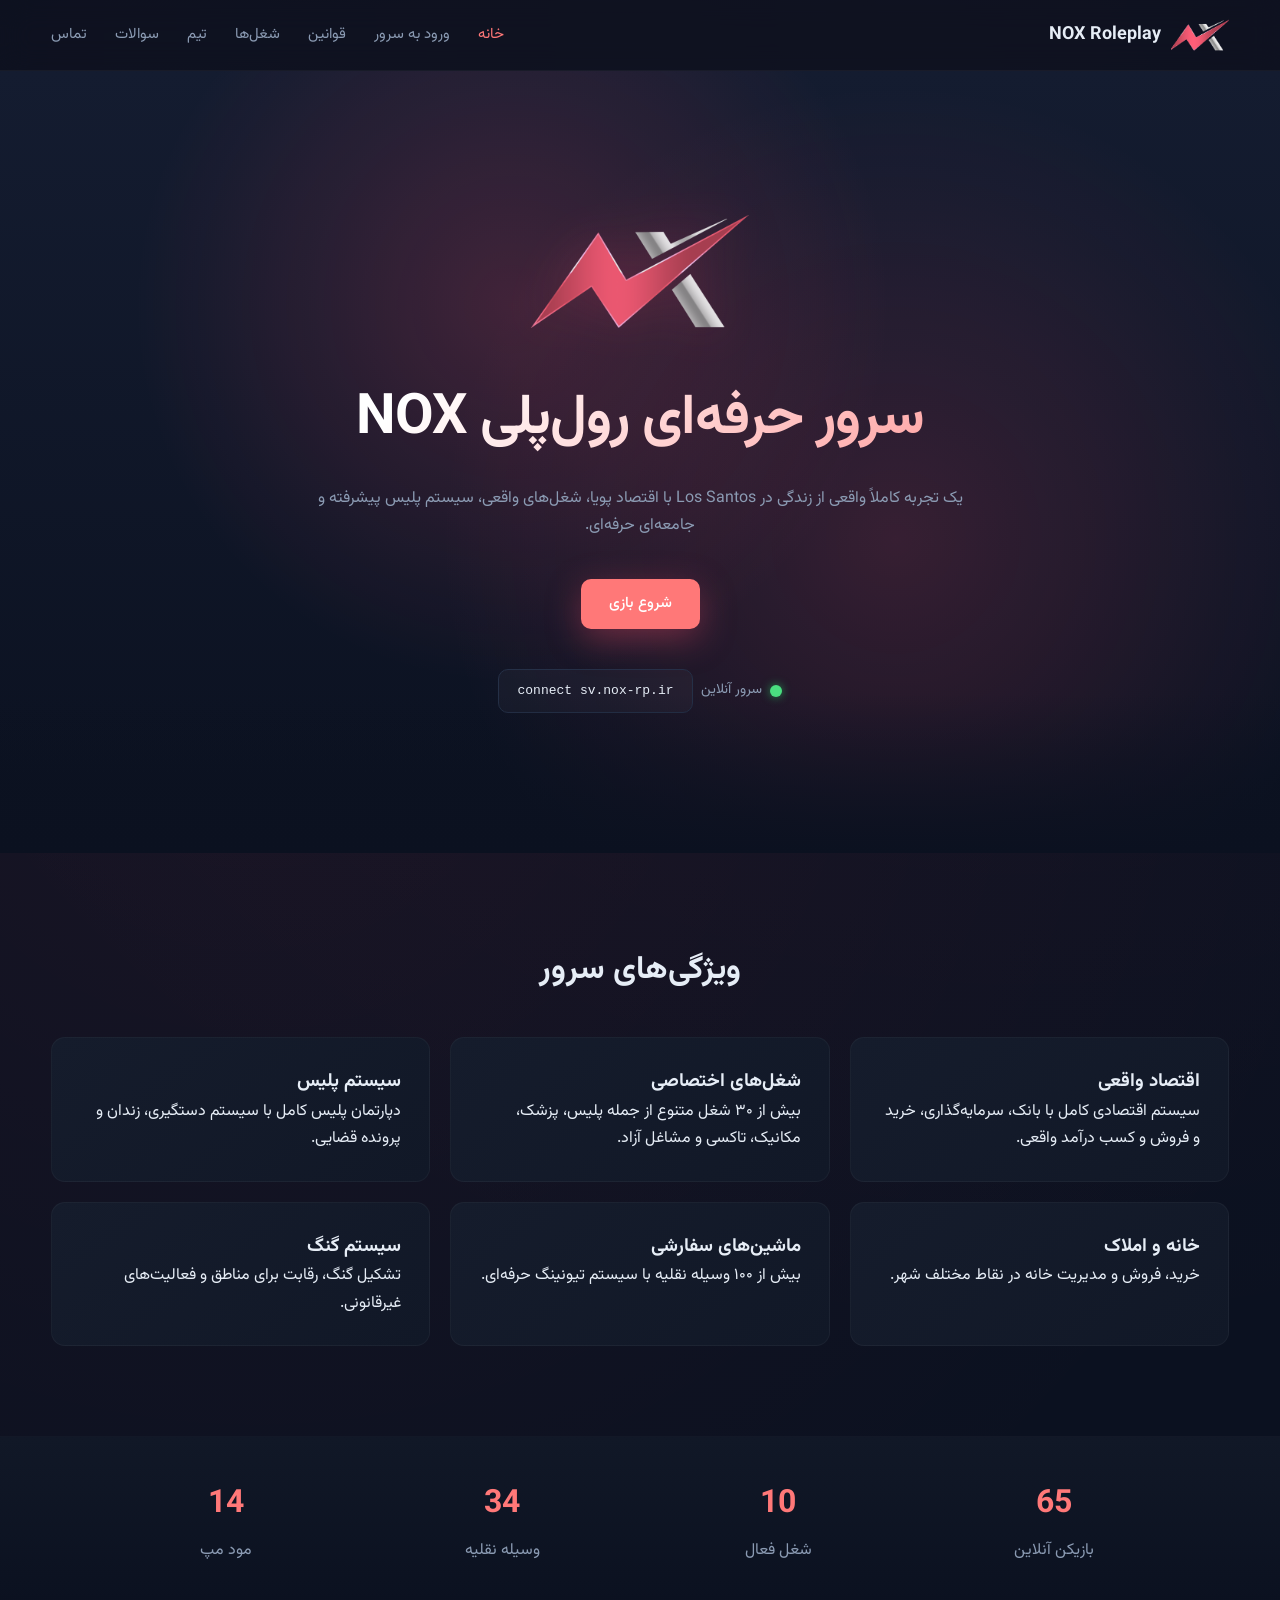
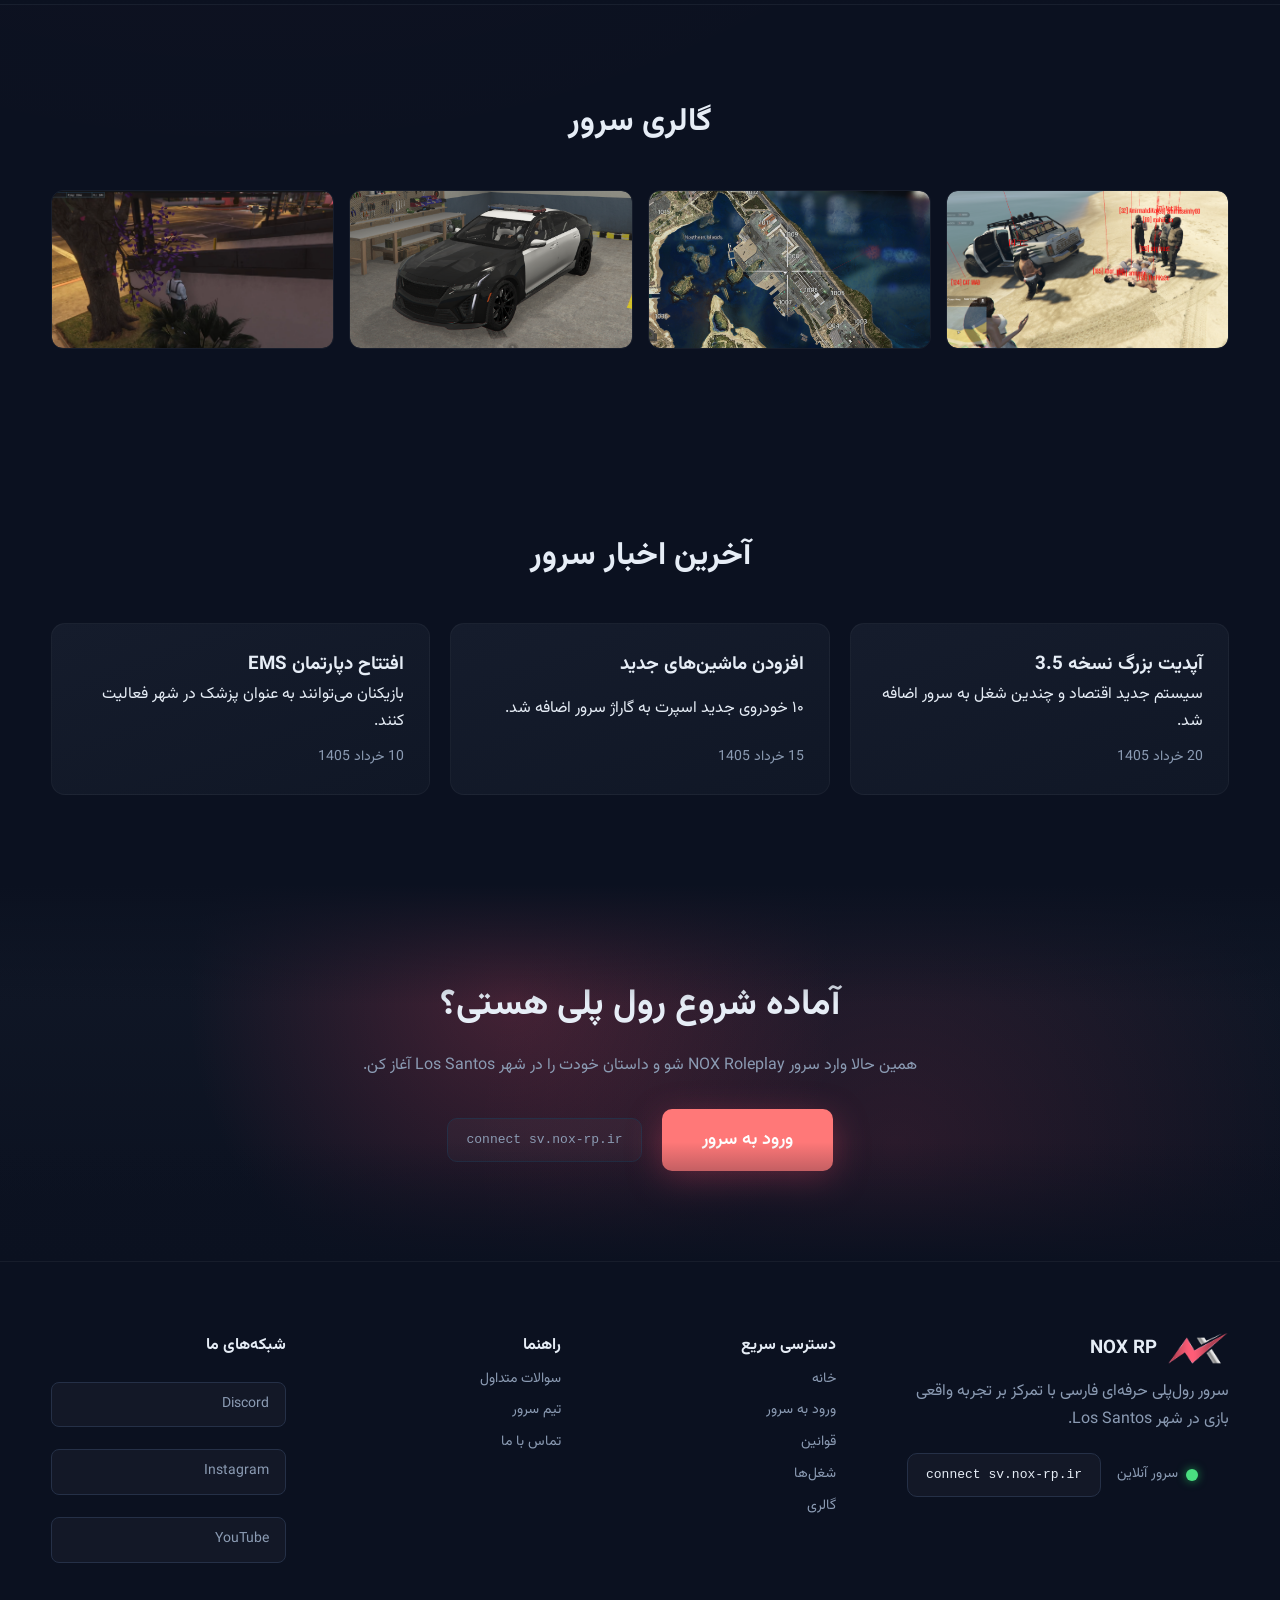
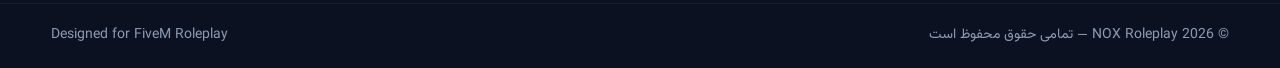
==== index.html @ 644fb031 "Initial commit: add NOX website structure with assets, pages, and core scripts" ====
<!DOCTYPE html>
<html lang="fa" dir="rtl">

<head>

  <meta charset="UTF-8">
  <meta name="viewport" content="width=device-width, initial-scale=1.0">

  <link rel="preload" href="fonts/vazirmatn/Vazirmatn-Regular.woff2" as="font" type="font/woff2" crossorigin>

  <title>سرور رول پلی ناکس | NOX Roleplay</title>

  <link rel="stylesheet" href="assets/css/style.css">
  <link rel="stylesheet" href="assets/css/responsive.css">

  <!-- Favicon -->
  <link rel="icon" href="/favicon.ico">

  <link rel="icon" type="image/png" sizes="16x16" href="/favicon-16x16.png">
  <link rel="icon" type="image/png" sizes="32x32" href="/favicon-32x32.png">
  <link rel="apple-touch-icon" sizes="180x180" href="/apple-touch-icon.png">

  <!-- PWA Icons -->
  <link rel="manifest" href="/site.webmanifest">

  <meta name="theme-color" content="#0f0f14">

  <meta name="description"
    content="سرور حرفه‌ای FiveM رول پلی فارسی NOX Roleplay با اقتصاد واقعی، شغل‌های متنوع و جامعه فعال.">
  <link rel="preload" as="image" href="assets/logos/logo-main.png">
  <meta property="og:title" content="NOX Roleplay">
  <meta property="og:description" content="سرور حرفه‌ای رول پلی فارسی FiveM">
  <meta property="og:image" content="https://nox-rp.ir/assets/logos/logo-square.png">
  <meta property="og:type" content="website">

</head>

<body>

  <header class="navbar">

    <div class="container nav-container">

      <div class="logo">

        <img src="assets/logos/logo-navbar.png" alt="NOX Roleplay">

        <span>NOX Roleplay</span>

      </div>

      <nav class="nav-links" id="navLinks">
        <a href="index.html" class="active">خانه</a>
        <a href="pages/join.html">ورود به سرور</a>
        <a href="pages/rules.html">قوانین</a>
        <a href="pages/jobs.html">شغل‌ها</a>
        <a href="pages/team.html">تیم</a>
        <a href="pages/faq.html">سوالات</a>
        <a href="pages/contact.html">تماس</a>

      </nav>


      <div class="hamburger" id="hamburger">
        <span></span>
        <span></span>
        <span></span>
      </div>

    </div>

  </header>
  <div id="mobileOverlay" class="mobile-overlay"></div>

  <!-- HERO -->

  <section class="hero">

    <div class="hero-bg"></div>

    <div class="container hero-content">

      <img class="hero-logo" src="assets/logos/logo-main.png" alt="NOX RP">

      <h1>سرور حرفه‌ای رول‌پلی NOX</h1>

      <p>
        یک تجربه کاملاً واقعی از زندگی در Los Santos با اقتصاد پویا،
        شغل‌های واقعی، سیستم پلیس پیشرفته و جامعه‌ای حرفه‌ای.
      </p>

      <div class="hero-buttons">

        <a class="btn primary" href="pages/join.html" aria-label="ورود به سرور NOX Roleplay">
          شروع بازی
        </a>

        <!-- <a class="btn discord" href="#">ورود به دیسکورد</a> -->

      </div>

      <div class="server-status">

        <span class="status-dot online"></span>
        <span class="status-text">سرور آنلاین</span>

        <div class="server-ip">

          connect sv.nox-rp.ir

        </div>

      </div>

    </div>

  </section>

  <!-- FEATURES -->

  <section class="features container">

    <h2 class="section-title">ویژگی‌های سرور</h2>

    <div class="cards">

      <div class="card reveal">

        <h3>اقتصاد واقعی</h3>

        <p>
          سیستم اقتصادی کامل با بانک، سرمایه‌گذاری،
          خرید و فروش و کسب درآمد واقعی.
        </p>

      </div>

      <div class="card reveal">

        <h3>شغل‌های اختصاصی</h3>

        <p>
          بیش از ۳۰ شغل متنوع از جمله
          پلیس، پزشک، مکانیک، تاکسی و مشاغل آزاد.
        </p>

      </div>

      <div class="card reveal">

        <h3>سیستم پلیس</h3>

        <p>
          دپارتمان پلیس کامل با
          سیستم دستگیری، زندان و پرونده قضایی.
        </p>

      </div>

      <div class="card reveal">

        <h3>خانه و املاک</h3>

        <p>
          خرید، فروش و مدیریت خانه
          در نقاط مختلف شهر.
        </p>

      </div>

      <div class="card reveal">

        <h3>ماشین‌های سفارشی</h3>

        <p>
          بیش از ۱۰۰ وسیله نقلیه
          با سیستم تیونینگ حرفه‌ای.
        </p>

      </div>

      <div class="card reveal">

        <h3>سیستم گنگ</h3>

        <p>
          تشکیل گنگ، رقابت برای مناطق
          و فعالیت‌های غیرقانونی.
        </p>

      </div>

    </div>

  </section>

  <!-- STATS -->

  <section class="stats">

    <div class="container stats-grid">

      <div class="stat">

        <h3 class="counter" data-target="230">0</h3>

        <p>بازیکن آنلاین</p>

      </div>

      <div class="stat">

        <h3 class="counter" data-target="35">0</h3>

        <p>شغل فعال</p>

      </div>

      <div class="stat">

        <h3 class="counter" data-target="120">0</h3>

        <p>وسیله نقلیه</p>

      </div>

      <div class="stat">

        <h3 class="counter" data-target="50">0</h3>

        <p>مود مپ</p>

      </div>

    </div>

  </section>

  <!-- GALLERY -->

  <section class="gallery-preview container">

    <h2 class="section-title">گالری سرور</h2>

    <div class="gallery-grid">

      <div class="gallery-item">
        <img src="assets/images/1.jpg" loading="lazy" alt="NOX Roleplay gameplay">
      </div>

      <div class="gallery-item">
        <img src="assets/images/2.jpg" loading="lazy" alt="NOX Roleplay gameplay">
      </div>

      <div class="gallery-item">
        <img src="assets/images/3.jpg" loading="lazy" alt="NOX Roleplay gameplay">
      </div>

      <div class="gallery-item">
        <img src="assets/images/4.jpg" loading="lazy" alt="NOX Roleplay gameplay">
      </div>

    </div>

    <!-- <div class="gallery-btn">
      <a href="gallery.html" class="btn primary">
        مشاهده گالری کامل
      </a>
    </div> -->

  </section>


  <!-- NEWS -->

  <section class="news container">

    <h2 class="section-title">آخرین اخبار سرور</h2>

    <div class="news-grid">

      <div class="news-card reveal">

        <h3>آپدیت بزرگ نسخه 3.5</h3>

        <p>
          سیستم جدید اقتصاد و چندین شغل
          به سرور اضافه شد.
        </p>

        <span class="news-date">20 خرداد 1405</span>

      </div>

      <div class="news-card reveal">

        <h3>افزودن ماشین‌های جدید</h3>

        <p>
          ۱۰ خودروی جدید اسپرت
          به گاراژ سرور اضافه شد.
        </p>

        <span class="news-date">15 خرداد 1405</span>

      </div>

      <div class="news-card reveal">

        <h3>افتتاح دپارتمان EMS</h3>

        <p>
          بازیکنان می‌توانند به عنوان
          پزشک در شهر فعالیت کنند.
        </p>

        <span class="news-date">10 خرداد 1405</span>

      </div>

    </div>

  </section>

  <!-- CTA -->

  <section class="cta">

    <div class="cta-bg"></div>

    <div class="container cta-content">

      <h2>آماده شروع رول پلی هستی؟</h2>

      <p>
        همین حالا وارد سرور NOX Roleplay شو و داستان خودت را در شهر
        Los Santos آغاز کن.
      </p>

      <div class="cta-actions">

        <a href="pages/join.html" class="btn primary big">
          ورود به سرور
        </a>

        <div class="cta-ip">
          connect sv.nox-rp.ir
        </div>

      </div>

    </div>

  </section>


  <footer class="footer">

    <div class="container footer-grid">

      <div class="footer-brand">

        <div class="footer-logo">

          <img src="assets/logos/logo-main.png" alt="NOX RP">

          <h3>NOX RP</h3>

        </div>

        <p>
          سرور رول‌پلی حرفه‌ای فارسی با تمرکز بر تجربه واقعی بازی
          در شهر Los Santos.
        </p>

        <div class="footer-server">

          <div class="server-status-group">
            <div class="server-status">
              <span class="status-dot online"></span>
              <span class="status-text">سرور آنلاین</span>
            </div>

            <div class="server-ip">connect sv.nox-rp.ir</div>
          </div>


        </div>



      </div>


      <div class="footer-links">

        <h4>دسترسی سریع</h4>

        <a href="index.html">خانه</a>
        <a href="pages/join.html">ورود به سرور</a>
        <a href="pages/rules.html">قوانین</a>
        <a href="pages/jobs.html">شغل‌ها</a>
        <a href="pages/gallery.html">گالری</a>

      </div>


      <div class="footer-links">

        <h4>راهنما</h4>

        <a href="pages/faq.html">سوالات متداول</a>
        <a href="pages/team.html">تیم سرور</a>
        <a href="pages/contact.html">تماس با ما</a>

      </div>


      <div class="footer-social">

        <h4>شبکه‌های ما</h4>

        <a href="#" class="social-btn">Discord</a>
        <a href="#" class="social-btn">Instagram</a>
        <a href="#" class="social-btn">YouTube</a>

      </div>

    </div>


    <div class="footer-bottom">

      <div class="container footer-bottom-grid">

        <span>
          © 2026 NOX Roleplay — تمامی حقوق محفوظ است
        </span>

        <span class="footer-made">
          Designed for FiveM Roleplay
        </span>

      </div>

    </div>

  </footer>

  <div id="toast-container"></div>

  <script src="assets/js/main.js"></script>
  <script src="assets/js/security.js"></script>

</body>

</html>
---- assets/css/style.css ----
:root {

  /* --------------------------------------------------------------
   * Primary Theme
   * -------------------------------------------------------------- */
  --primary: #ff7878;
  --primary-hover: #fc5b5b;
  --primary-dark: #e05f5f;

  /* Correct RGB format */
  --primary-rgb: 255, 120, 120;

  /* Primary extra shades */
  --primary-light: #ff9a9a;
  --primary-lighter: #ffc2c2;

  /* Primary transparencies */
  --primary-08: rgba(255, 120, 120, .08);
  --primary-10: rgba(255, 120, 120, .10);
  --primary-12: rgba(255, 120, 120, .12);
  --primary-18: rgba(255, 120, 120, .18);
  --primary-22: rgba(255, 120, 120, .22);
  --primary-25: rgba(255, 120, 120, .25);
  --primary-35: rgba(255, 120, 120, .35);
  --primary-40: rgba(255, 120, 120, .40);
  --primary-45: rgba(255, 120, 120, .45);

  /* --------------------------------------------------------------
   * Semantic Colors
   * -------------------------------------------------------------- */
  --success: #4ade80;
  --warning: #facc15;
  --error: #fa3434;
  --info: #60a5fa;

  --success-rgb: rgba(34, 197, 94);
  --error-rgb: rgba(239, 68, 68);
  --warning-rgb: rgba(245, 158, 11);
  --info-rgb: rgba(59, 130, 246);

  --success-70: rgba(34, 197, 94, .7);
  --success-60: rgba(34, 197, 94, .6);
  --error-70: rgba(239, 68, 68, .7);
  --error-60: rgba(239, 68, 68, .6);

  /* --------------------------------------------------------------
   * Background Layers
   * -------------------------------------------------------------- */
  --bg-main: #0b1120;
  --bg-secondary: #111827;
  --bg-tertiary: #151c2c;

  --bg-main-rgb: rgba(11, 17, 32);
  --bg-secondary-rgb: rgba(17, 24, 39);
  --bg-tertiary-rgb: rgba(21, 28, 44);

  --bg-main-65: rgba(11, 17, 32, 0.65);
  --bg-main-0: rgba(11, 17, 32, 0);

  --bg-deep: #0f1626;
  --bg-card-dark: #101726;
  --bg-gradient-dark: #141c30;

  /* Card BG (was missing) */
  --card-bg: rgba(255, 255, 255, .03);

  /* --------------------------------------------------------------
   * Borders
   * -------------------------------------------------------------- */
  --border: #253047;
  --border-light: var(--white-05);

  /* --------------------------------------------------------------
   * White Transparency System
   * -------------------------------------------------------------- */
  --white: #ffffff;
  --white-rgb: rgba(255, 255, 255);

  --white-03: rgba(255, 255, 255, 0.03);
  --white-04: rgba(255, 255, 255, 0.04);
  --white-05: rgba(255, 255, 255, 0.05);
  --white-08: rgba(255, 255, 255, 0.08);

  /* --------------------------------------------------------------
   * Text Colors
   * -------------------------------------------------------------- */
  --text-main: #e6edf6;
  --text-muted: #8b9bb3;
  --text-heading: #ffffff;

  /* --------------------------------------------------------------
   * Shadows
   * -------------------------------------------------------------- */
  --glow: 0 10px 35px rgba(255, 77, 109, .35);
  --shadow-soft: 0 8px 25px rgba(0, 0, 0, .2);
  --shadow-hard: 0 4px 15px rgba(0, 0, 0, .55);

  /* --------------------------------------------------------------
   * Radius
   * -------------------------------------------------------------- */
  --radius-sm: 6px;
  --radius-md: 10px;
  --radius-lg: 18px;
  --radius-round: 50%;

  /* --------------------------------------------------------------
   * Motion / Animation
   * -------------------------------------------------------------- */
  --transition-fast: .15s ease;
  --transition-medium: .25s ease;
  --transition-slow: .35s ease;

  /* --------------------------------------------------------------
   * Layout
   * -------------------------------------------------------------- */
  --container-width: 1250px;
}



/* ===============================
   Vazirmatn Font
================================ */

@font-face {
  font-family: "Vazirmatn";
  src: url("../../fonts/vazirmatn/Vazirmatn-Regular.woff2") format("woff2");
  font-weight: 400;
  font-style: normal;
  font-display: swap;
}

@font-face {
  font-family: "Vazirmatn";
  src: url("../../fonts/vazirmatn/Vazirmatn-Medium.woff2") format("woff2");
  font-weight: 500;
  font-style: normal;
  font-display: swap;
}

@font-face {
  font-family: "Vazirmatn";
  src: url("../../fonts/vazirmatn/Vazirmatn-SemiBold.woff2") format("woff2");
  font-weight: 600;
  font-style: normal;
  font-display: swap;
}

@font-face {
  font-family: "Vazirmatn";
  src: url("../../fonts/vazirmatn/Vazirmatn-Bold.woff2") format("woff2");
  font-weight: 700;
  font-style: normal;
  font-display: swap;
}


/* ===============================
   Base Styles
================================ */

body {

  -webkit-font-smoothing: antialiased;
  -moz-osx-font-smoothing: grayscale;

  font-family: "Vazirmatn", sans-serif;

  background:
    radial-gradient(circle at 20% 20%, rgba(255, 77, 109, .06), transparent 40%),
    radial-gradient(circle at 80% 0%, rgba(255, 77, 109, .05), transparent 40%),
    var(--bg-main);

  color: var(--text-main);
  line-height: 1.7;

}


/* ===============================
   Container
================================ */

.container {

  width: 92%;
  max-width: 1200px;
  margin: auto;

}

* {
  user-select: none;
  -webkit-user-select: none;
  -ms-user-select: none;
  margin: 0;
  padding: 0;
  box-sizing: border-box;
}

.navbar {
  backdrop-filter: blur(15px);
  background: rgba(11, 17, 32, 0.65);
  border-bottom: 1px solid var(--white-04);
  position: sticky;
  top: 0;
  z-index: 999;
}


.nav-container {

  display: flex;
  align-items: center;
  justify-content: space-between;
  height: 70px;

}

.logo {

  display: flex;
  align-items: center;
  gap: 10px;
  font-weight: 700;
  font-size: 18px;

}

.logo img {

  height: 32px;
  width: auto;

}

html {
  scroll-behavior: smooth;
}


.nav-links {
  display: flex;
  align-items: center;
  gap: 28px;
}

.nav-links a {
  color: var(--text-muted);
  text-decoration: none;
  font-size: 15px;
  position: relative;
  transition: .25s;
}

.nav-links a.active {
  color: var(--primary);
}

.nav-links a:hover {

  color: var(--text-main);

}


.hero {

  /* padding: 120px 0; */
  text-align: center;
  position: relative;
  padding: 140px 0;
  overflow: hidden;

}

.hero::after {
  content: "";
  position: absolute;
  left: 0;
  bottom: -1px;
  width: 100%;
  height: 160px;
  pointer-events: none;
  z-index: 2;

  background: linear-gradient(to bottom,
      rgba(11, 17, 32, 0),
      #0b1120);
}



@keyframes float {
  0% {
    transform: translateY(0px);
  }

  50% {
    transform: translateY(-15px);
  }


  100% {
    transform: translateY(0px);
  }
}

.hero-logo {
  width: clamp(140px, 18vw, 240px);
  margin-bottom: 24px;
  opacity: .9;
  animation: float 4s ease-in-out infinite;
  filter: drop-shadow(0 0 25px rgba(255, 77, 109, 0.2));
}


.hero-bg {
  position: absolute;
  inset: 0;
  background:
    radial-gradient(circle at 40% 30%, rgba(255, 77, 110, 0.199), transparent 40%),
    radial-gradient(circle at 70% 60%, rgba(255, 77, 110, 0.164), transparent 45%),
    linear-gradient(180deg, var(--bg-gradient-dark), #0b1120);
  z-index: -1;
}

.hero h1 {
  font-size: 56px;
  /* کمی بزرگتر برای تأثیرگذاری بیشتر */
  font-weight: 800;
  background: linear-gradient(135deg, var(--text-heading) 30%, var(--primary) 100%);
  -webkit-background-clip: text;
  -webkit-text-fill-color: transparent;
  margin-bottom: 18px;
  letter-spacing: -1px;
  word-break: keep-all;

}


.hero p {

  color: var(--text-muted);
  max-width: 700px;
  margin: auto;

}

/* ===============================
   GLOBAL BUTTON SYSTEM (FIX)
================================ */

.btn {
  padding: 12px 28px;
  border-radius: 12px;
  font-weight: 600;
  font-size: 15px;
  display: inline-flex;
  align-items: center;
  justify-content: center;

  cursor: pointer;
  text-decoration: none;

  border: none;
  outline: none;

  transition:
    transform .25s ease,
    box-shadow .25s ease,
    background .25s ease,
    color .25s ease;

  position: relative;
  overflow: hidden;
}

/* PRIMARY BUTTON */
.btn-primary {
  background: var(--primary);
  color: var(--text-heading);
  box-shadow: 0 10px 35px rgba(255, 77, 109, .35);
}

/* Shimmer */
.btn-primary::before {
  content: "";
  position: absolute;
  top: 0;
  left: -100%;
  width: 45%;
  height: 100%;
  background: linear-gradient(to right, transparent, rgba(255, 255, 255, .25), transparent);
  transform: skewX(-25deg);
  opacity: 0;
}

.btn-primary:hover::before {
  animation: shimmerButton 0.9s ease;
  opacity: 1;
}

/* Hover */
.btn-primary:hover {
  background: var(--primary-hover);
  transform: translateY(-4px);
  box-shadow: 0 15px 45px rgba(255, 77, 109, .45);
}

/* Active */
.btn-primary:active {
  transform: translateY(-1px) scale(.98);
}

/* Big version */
.btn-big {
  padding: 16px 40px;
  font-size: 18px;
  border-radius: 14px;
}

@keyframes shimmerButton {
  0% {
    left: -100%;
  }

  100% {
    left: 130%;
  }
}

.hero-buttons {

  margin: 40px;
  display: flex;
  justify-content: center;
  gap: 15px;

}

.hero-buttons .btn {
  padding: 12px 28px;
  border-radius: 10px;
  text-decoration: none;
  font-weight: 500;
  transition: all .25s ease;
}

/* Fix shimmer overflow */
.btn.primary {
  position: relative;
  overflow: hidden;
  border-radius: 10px;
  z-index: 1;
}

.btn.primary::before {
  height: 100%;
  top: 0;
  left: -60%;
  width: 50%;
  background: linear-gradient(to right,
      transparent,
      rgba(255, 255, 255, 0.35),
      transparent);
}


.btn:hover {
  transform: translateY(-2px);
}

@keyframes shimmer {
  0% {
    left: -100%;
  }

  100% {
    left: 100%;
  }
}

.primary {
  position: relative;
  overflow: hidden;
  background: var(--primary);
  color: white;
  box-shadow: var(--glow);

}

.primary::before {
  content: "";
  position: absolute;
  top: 0;
  left: -100%;
  width: 50%;
  height: 100%;
  background: linear-gradient(to right,
      transparent,
      rgba(255, 255, 255, 0.2),
      transparent);
  transform: skewX(-25deg);
  transition: 0.5s;
}

.primary:hover::before {
  animation: shimmer 0.8s infinite;
}



.primary:hover {
  background: var(--primary-hover);
  transform: translateY(-3px);
  box-shadow: 0 14px 40px rgba(255, 77, 109, .45);
}


.discord {

  background: var(--bg-secondary);

}

.cards {

  display: grid;
  grid-template-columns: repeat(3, 1fr);
  gap: 20px;

}

.card {
  background: linear-gradient(145deg, #151c2c, #111827);
  padding: 28px;
  border-radius: 14px;
  border: 1px solid var(--white-04);
  transition: all .35s ease;
  cursor: pointer;
}


.card:hover {
  transform: translateY(-8px);
  border-color: rgba(255, 77, 109, 0.4);
  /* یک سایه رنگی متناسب با رنگ اصلی */
  box-shadow: 0 20px 40px rgba(0, 0, 0, 0.4), 0 0 20px rgba(255, 120, 120, 0.1);
}




.stats {
  background: linear-gradient(180deg, #111827, #0b1120);
  padding: 40px;
  border-top: 1px solid var(--white-03);
  border-bottom: 1px solid var(--white-03);
}


.stat p {
  color: var(--text-muted);
  margin-top: 6px;
}

.stats-grid {

  display: grid;
  grid-template-columns: repeat(4, 1fr);
  text-align: center;

}

.stat h3 {

  font-size: 32px;
  color: var(--primary);

}

.gallery-item {
  overflow: hidden;
  border-radius: 12px;
  aspect-ratio: 16/9;
  border: 1px solid var(--white-05);
}


.gallery-item img {
  width: 100%;
  height: 100%;
  object-fit: cover;
  transition: .5s;
}

.gallery-btn {
  margin-top: 40px;
  display: flex;
  justify-content: center;
}

.gallery-grid {
  margin-top: 30px;
  display: grid;
  grid-template-columns: repeat(4, 1fr);
  gap: 15px;
}

.gallery-grid img {
  width: 100%;
  border-radius: 10px;
}

.footer {

  background: #0b1120;

  margin-top: 0;

  padding-top: 70px;

  border-top: 1px solid var(--white-05);

}

.footer-grid {
  display: grid;
  grid-template-columns: 1.5fr 1fr 1fr 1fr;
  gap: 40px;
}


.footer-brand p {

  margin-top: 12px;

  color: var(--text-muted);

  max-width: 320px;

}

.footer-server {

  margin-top: 20px;

  display: flex;

  flex-direction: column;

  gap: 10px;
}

.footer-status-row {
  display: flex;
  align-items: center;
  gap: 8px;
  direction: rtl;
}

.footer-logo {

  display: flex;
  align-items: center;
  gap: 10px;

}

.footer-logo img {

  height: 34px;

}

/* .footer-ip {

  display: inline-block;

  background: var(--card-bg);

  border: 1px solid var(--border);

  padding: 10px 16px;

  border-radius: 8px;

  font-family: monospace;

  font-size: 14px;

  color: var(--text-muted);

} */

.footer-ip {
  cursor: pointer;
  position: relative;
  overflow: hidden;
  transition:
    transform .2s ease,
    border-color .2s ease,
    box-shadow .25s ease,
    background .25s ease;
  width: fit-content;

}

.footer-ip:hover {
  transform: translateY(-3px);
  border-color: var(--primary);
  box-shadow:
    0 6px 20px rgba(0, 0, 0, .35),
    0 0 12px var(--primary-25);
}

.footer-ip::before {
  content: "";
  position: absolute;
  width: 20px;
  height: 20px;
  left: var(--ripple-x);
  top: var(--ripple-y);
  background: var(--primary-35);
  border-radius: 50%;
  transform: scale(0) translate(-50%, -50%);
  opacity: 0;
}

.footer-links a {

  display: block;

  color: var(--text-muted);

  text-decoration: none;

  margin-top: 8px;

  font-size: 14px;

  transition: .25s;

}

.footer-links a:hover {

  color: var(--primary);

  transform: translateX(-3px);

}

.footer-social {

  display: flex;
  flex-direction: column;
  gap: 12px;

}

.social-btn {

  display: inline-block;

  margin-top: 10px;

  padding: 10px 16px;

  border-radius: 8px;

  background: var(--card-bg);

  border: 1px solid var(--border);

  color: var(--text-muted);

  text-decoration: none;

  font-size: 14px;

  transition: .25s;

}

.social-btn:hover {

  background: var(--primary);

  color: white;

  border-color: var(--primary);

}

.footer-bottom {

  margin-top: 40px;

  padding: 20px 0;

  border-top: 1px solid var(--white-05);

}

.footer-bottom-grid {

  display: flex;

  justify-content: space-between;

  align-items: center;

  color: var(--text-muted);

  font-size: 14px;

}

.copyright {
  text-align: center;
  margin-top: 30px;
  color: var(--text-muted);
}

/* ========================= HAMBURGER (NOX PRO) ========================= */

/* دسکتاپ: مخفی */
.hamburger {
  display: none;
  width: 42px;
  height: 42px;
  border-radius: 12px;
  background: var(--card-bg);
  border: 1px solid var(--border);
  align-items: center;
  justify-content: center;
  flex-direction: column;
  gap: 6px;
  cursor: pointer;
  transition: var(--transition-medium);
  z-index: 1100;
}

.hamburger span {
  width: 22px;
  height: 2px;
  background: var(--text-main);
  border-radius: 3px;
  transition: var(--transition-medium);
}

/* Hover */
.hamburger:hover {
  background: var(--primary-12);
  border-color: var(--primary-35);
}

/* Active → Close (X) Animation */
.hamburger.active span:nth-child(1) {
  transform: translateY(7px) rotate(45deg);
}

.hamburger.active span:nth-child(2) {
  opacity: 0;
}

.hamburger.active span:nth-child(3) {
  transform: translateY(-7px) rotate(-45deg);
}

/* =====================================
   MOBILE NAVIGATION – MODERN OVERLAY UI
===================================== */
@media (max-width: 768px) {

  /* نمایش همبرگر */
  .hamburger {
    display: flex;
  }

  /* پنل موبایل */
  .nav-links.open {
    display: flex !important;
    flex-direction: column;

    position: fixed;
    top: 0;
    right: 0;

    width: 280px;
    height: 100vh;

    padding: 90px 32px;
    gap: 16px;

    background: rgba(11, 17, 32, 0.90);
    backdrop-filter: blur(18px);

    border-left: 1px solid var(--white-05);
    box-shadow: -10px 0 40px rgba(0, 0, 0, 0.55);

    z-index: 1000;

    transform: translateX(100%);
    animation: menuSlide .45s cubic-bezier(0.25, 0.1, 0.25, 1) forwards;
  }

  /* Overlay تاریک پشت منو */
  .mobile-overlay {
    position: fixed;
    inset: 0;
    background: rgba(0, 0, 0, 0.45);
    backdrop-filter: blur(4px);
    opacity: 0;
    visibility: hidden;
    transition: .3s ease;
    z-index: 900;
  }

  .mobile-overlay.show {
    opacity: 1;
    visibility: visible;
  }



  /* پنهان کردن nav دسکتاپ */
  .nav-links {
    display: none;
  }



  /* لینک‌ها داخل منو */
  .nav-links.open a {
    font-size: 18px;
    padding: 12px 16px;
    border-radius: 10px;
    color: var(--text-muted);
    transition: .25s ease;
    width: 100%;
    text-align: right;
  }

  .nav-links.open a:hover {
    background: var(--white-05);
    color: var(--text-main);
  }

  .nav-links.open a.active {
    background: var(--primary-10);
    color: var(--primary);
  }

  /* انیمیشن */
  @keyframes menuSlide {
    from {
      transform: translateX(100%);
      opacity: 0.4;
    }

    to {
      transform: translateX(0);
      opacity: 1;
    }
  }
}

section {
  padding: 90px 0;
  position: relative;
}


.section-title {
  text-align: center;
  margin-bottom: 40px;
  font-size: 32px;
}

.reveal {
  opacity: 0;
  transform: translateY(40px);
  transition: 0.6s;
}

.reveal.active {
  opacity: 1;
  transform: translateY(0);
}

.gallery-item:hover img {
  transform: scale(1.12);
}

.news-grid {
  display: grid;
  grid-template-columns: repeat(3, 1fr);
  gap: 20px;
  margin-top: 40px;
}

.news-card {
  background: linear-gradient(160deg, #151c2c, #101726);
  padding: 25px;
  border-radius: 14px;
  border: 1px solid var(--white-04);
  transition: .35s;
  display: flex;
  flex-direction: column;
  justify-content: space-between;
  min-height: 160px;
}

.news-card:hover {
  transform: translateY(-6px);
  border-color: rgba(255, 77, 109, .4);
  box-shadow: 0 18px 40px rgba(0, 0, 0, .4);
}


.news-date {
  display: block;
  margin-top: 10px;
  color: var(--text-muted);
  font-size: 14px;
}

.cta {
  position: relative;
  overflow: hidden;
  text-align: center;
}

.cta::before,
.cta::after {

  content: "";
  position: absolute;
  left: 0;
  width: 100%;
  height: 120px;
  pointer-events: none;
  z-index: 1;

}

.cta::before {

  top: -1px;

  background: linear-gradient(to bottom,
      var(--bg-main),
      rgba(11, 17, 32, 0));

}

.cta::after {

  bottom: -1px;

  background: linear-gradient(to top,
      #0b1120,
      rgba(11, 17, 32, 0));

}

.cta-bg {
  position: absolute;
  inset: 0;
  background:
    radial-gradient(circle at 40% 30%, rgba(255, 77, 109, .22), transparent 40%),
    radial-gradient(circle at 70% 70%, rgba(255, 77, 109, .12), transparent 45%),
    linear-gradient(180deg, #111827, #0b1120);
  z-index: -1;
}


.cta-content {
  max-width: 700px;
}

.cta h2 {
  font-size: 36px;
  margin-bottom: 15px;
}

.cta p {
  color: var(--text-muted);
  margin-bottom: 30px;
}

.cta-actions {
  display: flex;
  gap: 20px;
  justify-content: center;
  align-items: center;
  flex-wrap: wrap;
}

.cta-ip {
  background: var(--card-bg);
  border: 1px solid var(--border);
  padding: 12px 18px;
  border-radius: 8px;
  font-family: monospace;
  color: var(--text-muted);
}

.big {
  padding: 16px 40px;
  font-size: 18px;
}

/* ===============================
   Simple Server Status (text + animated dot)
================================ */

.server-status {
  display: flex;
  align-items: center;
  gap: 8px;
  justify-content: center;
}

.server-status-group {
  display: flex;
  align-items: center;
  gap: 16px;
  justify-content: center;
}

.status-text {
  font-size: 14px;
  color: var(--text-muted);
}

/* دایره */
.status-dot {
  width: 12px;
  height: 12px;
  border-radius: 50%;
  position: relative;
}

/* آنلاین */
.status-dot.online {
  background: var(--success);
  box-shadow: 0 0 10px var(--success-70);
  animation: pulseGreen 1.6s infinite ease-in-out;
}

/* آفلاین */
.status-dot.offline {
  background: var(--error);
  box-shadow: 0 0 10px var(--error-70);
  animation: pulseRed 1.6s infinite ease-in-out;
}

/* Pulse animations */
@keyframes pulseGreen {
  0% {
    box-shadow: 0 0 0 0 rgba(34, 197, 94, .45);
  }

  70% {
    box-shadow: 0 0 0 10px rgba(34, 197, 94, 0);
  }

  100% {
    box-shadow: 0 0 0 0 rgba(34, 197, 94, 0);
  }
}

@keyframes pulseRed {
  0% {
    box-shadow: 0 0 0 0 rgba(239, 68, 68, .45);
  }

  70% {
    box-shadow: 0 0 0 10px rgba(239, 68, 68, 0);
  }

  100% {
    box-shadow: 0 0 0 0 rgba(239, 68, 68, 0);
  }
}


.server-ip,
.footer-ip,
.cta-ip {

  background: var(--card-bg);
  padding: 10px 18px;
  border-radius: 10px;
  border: 1px solid var(--border);
  font-family: monospace;

  cursor: pointer;
  position: relative;
  overflow: hidden;

  transition:
    transform .2s ease,
    border-color .2s ease,
    box-shadow .25s ease,
    background .25s ease;

}

/* hover interaction */

.server-ip:hover,
.footer-ip:hover,
.cta-ip:hover {
  transform: translateY(-3px) scale(1);
  border-color: var(--primary);
  box-shadow:
    0 6px 20px rgba(0, 0, 0, .35),
    0 0 12px var(--primary-25);
}

/* click animation */

.copy-animate {

  animation: copyPress .35s ease;

}

@keyframes copyPress {

  0% {
    transform: translateY(-3px) scale(1);
  }

  40% {
    transform: translateY(-3px) scale(.9);
  }

  100% {
    transform: translateY(-3px) scale(1);
  }

}

/* ripple effect */

.server-ip::before,
.footer-ip::before,
.cta-ip::before {

  content: "";
  position: absolute;

  width: 20px;
  height: 20px;

  left: var(--ripple-x);
  top: var(--ripple-y);

  background: var(--primary-35);

  border-radius: 50%;

  transform: translate(-50%, -50%) scale(0);

  opacity: 0;

  pointer-events: none;

}

.copy-ripple::before {
  animation: ripple .6s ease-out;
}

@keyframes ripple {

  0% {
    transform: translate(-50%, -50%) scale(0);
    opacity: .6;
  }

  100% {
    transform: translate(-50%, -50%) scale(12);
    opacity: 0;
  }

}



/* tooltip */

.copy-success::after {

  content: "کپی شد ✅";

  position: absolute;
  top: -38px;
  left: 50%;

  transform: translateX(-50%);

  background: var(--primary);

  color: white;

  font-size: 12px;

  padding: 5px 10px;

  border-radius: 6px;

  white-space: nowrap;

  animation: fadeCopy 1.5s ease;
}

@keyframes fadeCopy {

  0% {
    opacity: 0;
    transform: translate(-50%, 10px);
  }

  20% {
    opacity: 1;
    transform: translate(-50%, 0);
  }

  80% {
    opacity: 1;
  }

  100% {
    opacity: 0;
    transform: translate(-50%, -10px);
  }

}

::-webkit-scrollbar {
  width: 8px;
}

::-webkit-scrollbar-track {
  background: var(--bg-main);
}

::-webkit-scrollbar-thumb {
  background: var(--border);
  border-radius: 10px;
}

::-webkit-scrollbar-thumb:hover {
  background: var(--primary-dark);
}

/* ===============================
   Toast Notifications (Pro UI)
================================ */

#toast-container {
  pointer-events: none;

  position: fixed;
  bottom: 28px;
  left: 28px;

  display: flex;
  flex-direction: column;
  gap: 14px;

  z-index: 9999;

}

/* Toast */

.toast {
  pointer-events: auto;

  position: relative;

  display: flex;
  align-items: center;
  gap: 14px;

  min-width: 280px;
  max-width: 340px;

  padding: 16px 18px;

  overflow: hidden;
  border-radius: 12px;
  background: rgba(21, 28, 44, .75);
  backdrop-filter: blur(14px);

  border: 1px solid var(--white-05);

  box-shadow:
    0 12px 35px rgba(0, 0, 0, .45),
    0 0 25px var(--primary-08);

  transform: translateX(-120%);
  opacity: 0;

  animation:
    toastIn .45s cubic-bezier(.2, .8, .2, 1) forwards,
    toastFloat .4s ease;

  overflow: hidden;

}

@keyframes toastFloat {

  from {
    transform: translateX(-120%) translateY(10px) scale(.95);
  }

  to {
    transform: translateX(0) translateY(0) scale(1);
  }

}

.toast-close {

  display: flex;
  align-items: center;
  justify-content: center;

  margin-right: auto;

  width: 28px;
  height: 28px;

  cursor: pointer;

  font-size: 14px;
  font-weight: 500;

  color: rgba(255, 255, 255, .65);

  border-radius: 8px;

  transition:
    opacity .25s ease,
    transform .2s ease,
    background .25s ease,
    color .25s ease;

}

.toast-close:hover {

  color: #fff;
  background: var(--white-08);

  transform: scale(1.08);

}

.toast-close:active {

  transform: scale(.92);

}

/* Accent bar */

.toast::before {

  content: "";
  position: absolute;

  left: 0;
  top: 0;
  bottom: 0;

  width: 5px;

  box-shadow: 0 0 10px var(--success-60);

  background: var(--primary);

  border-top-left-radius: 12px;
  border-bottom-left-radius: 12px;

}

/* Icon */

.toast-icon {

  font-size: 20px;

  display: flex;
  align-items: center;
  justify-content: center;

}

/* Text */

.toast-text {

  font-size: 14px;
  color: var(--text-main);

}

/* Progress bar */

.toast::after {

  content: "";

  position: absolute;

  bottom: 0;

  left: 6px;
  width: calc(100% - 12px);

  height: 3px;

  background: linear-gradient(90deg, var(--primary), #ff9a9a);

  transform-origin: left;

  animation: toastProgress 3.35s linear forwards;

  border-bottom-left-radius: 12px;
  border-bottom-right-radius: 12px;

}


/* Success variant */

.toast.success::before {
  background: var(--success);
}

.toast.success::after {
  background: linear-gradient(90deg, var(--success), #4ade80);
}

/* Hover pause */

.toast:hover::after {
  animation-play-state: paused;
}

/* Hide animation */

.toast.hide {

  animation: toastOut .35s ease forwards;

}

/* Animations */

@keyframes toastIn {

  from {

    transform: translateX(-120%) scale(.95);
    opacity: 0;

  }

  to {

    transform: translateX(0) scale(1);
    opacity: 1;

  }

}

@keyframes toastOut {

  0% {
    transform: translateX(0) scale(1);
    opacity: 1;
  }

  40% {
    transform: translateX(-10px) scale(.98);
    opacity: .9;
  }

  100% {
    transform: translateX(-120%) scale(.92);
    opacity: 0;
  }

}

@keyframes toastProgress {

  from {
    transform: scaleX(1);
  }

  to {
    transform: scaleX(0);
  }

}

/* ===============================
   JOIN STEPS PRO UI
================================ */

.join-steps {
  margin-top: 20px;
}

.steps-wrapper {

  display: grid;
  grid-template-columns: repeat(3, 1fr);
  gap: 30px;

  position: relative;

}

/* connection line */

.steps-wrapper::before {

  content: "";

  position: absolute;

  top: 45px;
  left: 10%;
  right: 10%;

  height: 2px;

  background: linear-gradient(90deg,
      transparent,
      var(--primary-35),
      transparent);

  z-index: 0;

}

/* step card */

.step-card {

  position: relative;

  background: linear-gradient(145deg, #151c2c, #111827);

  border: 1px solid var(--white-04);

  border-radius: 16px;

  padding: 30px;

  min-height: 200px;

  display: flex;
  flex-direction: column;

  transition: .35s;

  z-index: 1;

}

/* hover */

.step-card:hover {

  transform: translateY(-10px);

  border-color: var(--primary-40);

  box-shadow:
    0 25px 50px rgba(0, 0, 0, .45),
    0 0 20px var(--primary-12);

}

/* step number */

.step-number {

  position: absolute;

  top: -14px;
  right: 25px;

  width: 36px;
  height: 36px;

  display: flex;
  align-items: center;
  justify-content: center;

  border-radius: 10px;

  background: var(--primary);

  color: white;

  font-weight: 700;

  box-shadow: var(--glow);

}

/* title */

.step-card h3 {

  margin-bottom: 10px;
  font-size: 20px;

}

/* text */

.step-card p {

  color: var(--text-muted);

}

/* push bottom elements */

.step-btn,
.step-ip {

  margin-top: auto;

}

.step-btn {
  margin-top: 18px;
  width: fit-content;
}

.step-ip {
  margin-top: 18px;
}

/* ===============================
   Rules
================================ */

.rules-nav {

  display: flex;
  gap: 15px;
  justify-content: center;
  margin-bottom: 40px;
  flex-wrap: wrap;

}

.rule-nav-btn {

  background: var(--card-bg);
  border: 1px solid var(--border);

  padding: 10px 18px;
  border-radius: 8px;

  text-decoration: none;
  color: var(--text-muted);

  transition: .25s;

}

.rule-nav-btn:hover {

  background: var(--primary);
  color: white;

}

.rule-head {

  display: flex;
  justify-content: space-between;
  align-items: center;
  margin-bottom: 10px;

}

.rule-id {

  background: var(--primary);
  color: white;

  width: 26px;
  height: 26px;

  display: flex;
  align-items: center;
  justify-content: center;

  border-radius: 6px;
  font-size: 13px;

}

.rule-badge {

  padding: 4px 10px;
  border-radius: 6px;
  font-size: 12px;

}

.rule-badge.danger {
  background: var(--error);
  color: white;
}

.rule-badge.warning {
  background: var(--warning);
  color: white;
}

.rule-badge.info {
  background: var(--info);
  color: white;
}

/* ===============================
   TEAM MODERN UI
================================ */

.team-grid {

  display: grid;
  grid-template-columns: repeat(4, 1fr);
  gap: 30px;
  margin-top: 40px;

}

/* card */

.team-card {

  text-align: center;

  padding: 34px 22px;

  background: linear-gradient(160deg, #151c2c, var(--bg-deep));

  border: 1px solid var(--white-05);

  border-radius: 18px;

  transition:
    transform .35s ease,
    box-shadow .35s ease,
    border-color .35s ease;

  position: relative;

  transform-style: preserve-3d;

}

.team-card:hover {

  transform:
    translateY(-12px) rotateX(4deg) rotateY(-4deg) scale(1.02);

  border-color: var(--primary-45);

  box-shadow:
    0 35px 80px rgba(0, 0, 0, .55),
    0 0 35px var(--primary-18);

}

/* avatar wrapper */

.team-avatar {

  position: relative;

  width: 120px;
  height: 120px;

  margin: auto;
  margin-bottom: 18px;

  border-radius: 50%;

  padding: 4px;

  background: linear-gradient(135deg,
      var(--primary),
      #ff9a9a,
      #ffc2c2);

  background-size: 200% 200%;

  animation: avatarRing 6s linear infinite;

  transition: transform .35s ease;

}

.team-card:hover .team-avatar {

  transform: scale(1.08);

}

@keyframes avatarRing {

  0% {
    background-position: 0% 50%;
  }

  100% {
    background-position: 200% 50%;
  }

}

/* avatar image */

.team-avatar img {

  width: 100%;
  height: 100%;

  border-radius: 50%;

  object-fit: cover;

  display: block;

}

.team-avatar::before {

  content: "";

  position: absolute;

  bottom: 6px;
  left: 6px;

  width: 14px;
  height: 14px;

  background: var(--success);

  border-radius: 50%;

  border: 2px solid #0b1120;

  box-shadow: 0 0 10px var(--success-70);

}

/* glow */

.team-avatar::after {

  content: "";

  position: absolute;

  inset: -10px;

  border-radius: 50%;

  background: radial-gradient(circle,
      var(--primary-45),
      var(--primary-12),
      transparent 70%);

  opacity: 0;

  transition: opacity .35s ease;

  z-index: -1;

}

.team-card:hover .team-avatar::after {

  opacity: 1;

  animation: avatarGlow 2.5s ease-in-out infinite;

}

@keyframes avatarGlow {

  0% {
    transform: scale(.95);
    opacity: .6;
  }

  50% {
    transform: scale(1.1);
    opacity: 1;
  }

  100% {
    transform: scale(.95);
    opacity: .6;
  }

}

.team-card:hover .team-avatar::after {

  opacity: 1;

}

/* name */

.team-name {

  font-size: 18px;
  font-weight: 700;

  margin-bottom: 6px;

}

/* role text */

.team-role {

  font-size: 13px;
  color: var(--text-muted);

}

/* role badge */

.role-badge {

  position: absolute;

  top: 14px;
  left: 14px;

  font-size: 12px;

  padding: 4px 10px;

  border-radius: 20px;

  font-weight: 600;

}

/* roles */

.role-owner {
  background: var(--error);
  color: white;
}

.role-admin {
  background: var(--warning);
  color: white;
}

.role-dev {
  background: var(--info);
  color: white;
}

.role-mod {
  background: var(--success);
  color: white;
}

/* ===============================
   FAQ Section
================================ */

.faq-section {
  padding: 50px 0;
}

/* ===============================
   Search
================================ */

.faq-search {
  margin-bottom: 40px;
  display: flex;
  justify-content: center;
}

.faq-search input {

  width: 100%;
  max-width: 520px;

  padding: 15px 18px;

  border-radius: 12px;

  border: 1px solid var(--border);

  background: var(--card-bg);

  color: var(--text-main);

  font-family: inherit;

  font-size: 14px;

  outline: none;

  transition:
    border .25s ease,
    box-shadow .25s ease,
    transform .15s ease;

}

.faq-search input:focus {

  border-color: var(--primary);

  box-shadow: 0 0 0 3px rgba(255, 77, 109, .15);

}

/* ===============================
   FAQ List
================================ */

.faq-list {

  display: flex;
  flex-direction: column;

  gap: 14px;

}

/* ===============================
   FAQ Item
================================ */

.faq-item {

  background: linear-gradient(145deg, #151c2c, #111827);

  border-radius: 14px;

  border: 1px solid var(--white-05);

  overflow: hidden;

  transition:
    border .25s ease,
    transform .2s ease,
    box-shadow .25s ease;

}

.faq-item:hover {

  border-color: var(--primary-45);

  transform: translateY(-2px);

  box-shadow: 0 8px 25px rgba(0, 0, 0, .35);

}

/* ===============================
   Question
================================ */

.faq-question {

  padding: 18px 22px;

  cursor: pointer;

  font-weight: 600;

  font-size: 15px;

  position: relative;

  user-select: none;

  display: flex;
  align-items: center;

}

/* icon */

.faq-question::after {

  content: "";

  position: absolute;

  left: 20px;

  width: 12px;
  height: 12px;

  border-right: 2px solid var(--primary);
  border-bottom: 2px solid var(--primary);

  transform: rotate(45deg);

  transition: transform .3s ease;

}

/* rotate arrow */

.faq-item.active .faq-question::after {

  transform: rotate(-135deg);

}

/* ===============================
   Answer
================================ */

.faq-answer {

  max-height: 0;

  overflow: hidden;

  padding: 0 22px;

  color: var(--text-muted);

  font-size: 14px;

  line-height: 1.8;

  opacity: 0;

  transform: translateY(-5px);

  transition:
    max-height .4s ease,
    opacity .25s ease,
    transform .25s ease,
    padding .25s ease;

}

/* open state */

.faq-item.active .faq-answer {

  padding: 0 22px 20px;

  max-height: 300px;

  opacity: 1;

  transform: translateY(0);

}

/* ===============================
   Active State
================================ */

.faq-item.active {

  border-color: rgba(255, 77, 109, .6);

  box-shadow: 0 6px 20px rgba(255, 77, 109, .12);

}

/* ===============================
   Responsive
================================ */

@media (max-width:768px) {

  .faq-question {

    font-size: 14px;

    padding: 16px 18px;

  }

  .faq-answer {

    font-size: 13px;

  }

}

/* ===============================
   Contact Section
================================ */

.contact-section {

  padding: 120px 0 110px;

  text-align: center;

  position: relative;

}

/* subtle background glow */

.contact-section::before {

  content: "";

  position: absolute;

  inset: 0;

  background:
    radial-gradient(circle at 30% 20%, rgba(255, 77, 109, .12), transparent 40%),
    radial-gradient(circle at 70% 60%, rgba(255, 77, 109, .08), transparent 45%);

  pointer-events: none;

}

/* description */

.contact-desc {

  color: var(--text-muted);

  max-width: 620px;

  margin: auto;

  margin-bottom: 60px;

  font-size: 15px;

  line-height: 1.9;

}

/* grid */

.contact-grid {

  display: grid;

  grid-template-columns: repeat(2, 1fr);

  gap: 28px;

  max-width: 900px;

  margin: auto;

}

/* card */

.contact-card {

  background: linear-gradient(160deg, #151c2c, #101726);

  padding: 42px 34px;

  border-radius: 18px;

  border: 1px solid var(--white-05);

  transition:
    transform .35s ease,
    border-color .35s ease,
    box-shadow .35s ease;

  position: relative;

  overflow: hidden;

}

/* subtle light effect */

.contact-card::before {

  content: "";

  position: absolute;

  top: -50%;
  left: -50%;

  width: 200%;
  height: 200%;

  background: radial-gradient(circle, var(--primary-12), transparent 60%);

  opacity: 0;

  transition: .4s;

}

.contact-card:hover::before {
  opacity: 1;
}

.contact-card:hover {

  transform: translateY(-10px);

  border-color: var(--primary-45);

  box-shadow:
    0 30px 60px rgba(0, 0, 0, .5),
    0 0 30px var(--primary-18);

}

/* icon */

.contact-icon {

  font-size: 38px;

  margin-bottom: 14px;

}

/* title */

.contact-card h3 {

  font-size: 20px;

  margin-bottom: 10px;

}

/* text */

.contact-card p {

  color: var(--text-muted);

  font-size: 14px;

  line-height: 1.8;

  margin-bottom: 22px;

}

/* ===============================
   Contact IP / TS (Same style as Index)
================================ */

.contact-ip,
.contact-ts {
  background: var(--card-bg);
  padding: 10px 18px;
  border-radius: 10px;
  border: 1px solid var(--border);
  font-family: monospace;
  color: var(--text-muted);
  cursor: pointer;
  position: relative;
  overflow: hidden;
  width: fit-content;
  margin: 0 auto 18px auto;

  transition:
    transform .2s ease,
    border-color .2s ease,
    box-shadow .25s ease,
    background .25s ease;
}

/* Hover */
.contact-ip:hover,
.contact-ts:hover {
  transform: translateY(-3px);
  border-color: var(--primary);
  box-shadow:
    0 6px 20px rgba(0, 0, 0, .35),
    0 0 12px var(--primary-25);
}

/* Ripple */
.contact-ip::before,
.contact-ts::before {
  content: "";
  position: absolute;
  width: 20px;
  height: 20px;

  left: var(--ripple-x);
  top: var(--ripple-y);

  background: var(--primary-35);
  border-radius: 50%;
  transform: translate(-50%, -50%) scale(0);
  opacity: 0;
  pointer-events: none;
}

.copy-ripple::before {
  animation: ripple .6s ease-out;
}

/* Click animation */
.copy-animate {
  animation: copyPress .35s ease;
}

.contact-ip.copy-ripple::before,
.contact-ts.copy-ripple::before {
  animation: ripple .6s ease-out !important;
}

.contact-ip.copy-animate,
.contact-ts.copy-animate {
  animation: copyPress .35s ease !important;
}

@keyframes copyPress {
  0% {
    transform: translateY(-3px) scale(1);
  }

  40% {
    transform: translateY(-3px) scale(.9);
  }

  100% {
    transform: translateY(-3px) scale(1);
  }
}

/* Tooltip */
.contact-ip.copy-success::after,
.contact-ts.copy-success::after,
.copy-success::after {
  content: "کپی شد!";
  position: absolute;
  top: -35px;
  left: 50%;
  transform: translateX(-50%);
  background: var(--primary);
  color: white;
  padding: 4px 10px;
  border-radius: 4px;
  font-size: 12px;
  animation: fadeCopy 1.5s ease;
}

@keyframes fadeCopy {
  0% {
    opacity: 0;
    transform: translate(-50%, 10px);
  }

  20% {
    opacity: 1;
    transform: translate(-50%, 0);

  }

  80% {
    opacity: 1;
  }

  100% {
    opacity: 0;
    transform: translate(-50%, -10px);
  }
}


/* button */

.contact-btn {

  margin-top: 8px;

}

/* responsive */

@media (max-width:900px) {

  .contact-grid {

    grid-template-columns: 1fr;

    max-width: 500px;

  }

}

/* ===============================
   TeamSpeak Live Status
================================ */

.ts-status-card {
  background: linear-gradient(160deg, #151c2c, var(--bg-deep));
  border: 1px solid var(--white-08);
  padding: 20px;
  border-radius: 14px;
  margin-top: 22px;
  text-align: center;
}

.ts-status-header {
  font-size: 16px;
  font-weight: 700;
  margin-bottom: 10px;
}

.ts-status-body {
  display: flex;
  justify-content: center;
  align-items: center;
  gap: 10px;
  margin-bottom: 8px;
}

.ts-dot {
  width: 12px;
  height: 12px;
  border-radius: 50%;
  display: inline-block;
  transition: background .25s ease, box-shadow .25s ease;
}

/* حالت در حال بررسی */
.ts-dot.loading {
  background: var(--warning);
  /* زرد */
  box-shadow: 0 0 8px var(--warning-50);
  animation: pulseGreen 1.6s infinite ease-in-out;

}

/* آنلاین */
.ts-dot.online {
  background: var(--success);
  /* سبز */
  box-shadow: 0 0 10px var(--success-70);
  animation: pulseGreen 1.6s infinite ease-in-out;
}

/* آفلاین */
.ts-dot.offline {
  background: var(--error);
  /* قرمز */
  box-shadow: 0 0 10px var(--error-70);
  animation: pulseRed 1.6s infinite ease-in-out;
}


/* بدون پاسخ / API مشکل دارد */
.ts-dot.error {
  background: var(--warning);
  box-shadow: 0 0 10px var(--warning-60);
}


.ts-users {
  font-size: 14px;
  color: var(--text-muted);
}

.contact-ip.copy-animate,
.contact-ts.copy-animate {
  animation: copyPress .35s ease;
}

.contact-ip.copy-ripple::before,
.contact-ts.copy-ripple::before {
  animation: ripple .6s ease-out;
}
---- assets/css/responsive.css ----
@media(max-width:900px) {

  .cards {

    grid-template-columns: 1fr 1fr;

  }

  .stats-grid {

    grid-template-columns: 1fr 1fr;

  }

  .gallery-grid {

    grid-template-columns: 1fr 1fr;

  }

  .news-grid {
    grid-template-columns: 1fr 1fr;
  }
}



@media(max-width:700px) {

  .nav-links {

    position: absolute;
    top: 70px;
    right: 0;
    background: var(--bg-secondary);
    width: 100%;
    flex-direction: column;
    display: none;
    padding: 20px;

  }

  .hamburger {

    display: flex;

  }

  .hero h1 {

    font-size: 34px;

  }

  .cards {

    grid-template-columns: 1fr;

  }

  .footer-grid {

    grid-template-columns: 1fr;

  }

}

@media(max-width:600px) {

  .news-grid {
    grid-template-columns: 1fr;
  }

  .footer-grid {

    grid-template-columns: 1fr;

  }

  .footer-bottom-grid {

    flex-direction: column;
    gap: 10px;
    text-align: center;

  }

  .team-grid {
    grid-template-columns: 1fr;
  }
}

@media (max-width:900px) {

  .footer-grid {

    grid-template-columns: 1fr 1fr;

  }

}

@media(max-width:1000px) {

  .team-grid {
    grid-template-columns: repeat(2, 1fr);
  }

}

@media (max-width: 850px) {
  .footer-grid {
    grid-template-columns: 1fr 1fr;
  }
}

@media (max-width: 550px) {
  .footer-grid {
    grid-template-columns: 1fr;
    text-align: center;
  }

  .footer-brand p,
  .footer-links a,
  .social-btn {
    margin-left: auto;
    margin-right: auto;
  }
}

/* MOBILE NAV */
@media (max-width: 768px) {
  .nav-links {
    position: absolute;
    top: 70px;
    right: 0;
    width: 100%;
    padding: 20px 0;
    background: var(--bg-secondary);
    border-bottom: 1px solid var(--border);
    display: none;
    flex-direction: column;
    gap: 18px;
    animation: fadeNav 0.3s ease;
  }

  .nav-links.open {
    display: flex;
  }
}


@keyframes fadeNav {
  from {
    opacity: 0;
    transform: translateY(-10px);
  }

  to {
    opacity: 1;
    transform: translateY(0);
  }
}

/* ریسپانسیو کردن بخش Steps */
@media (max-width: 900px) {
  .steps-wrapper {
    grid-template-columns: 1fr;
    /* در تبلت و موبایل یک ستونه شود */
    gap: 40px;
    /* فاصله بیشتر برای خوانایی */
  }

  /* مخفی کردن خط اتصال در موبایل (چون دیگه نیازی نیست) */
  .steps-wrapper::before {
    display: none;
  }

  .step-card {
    min-height: auto;
  }
}
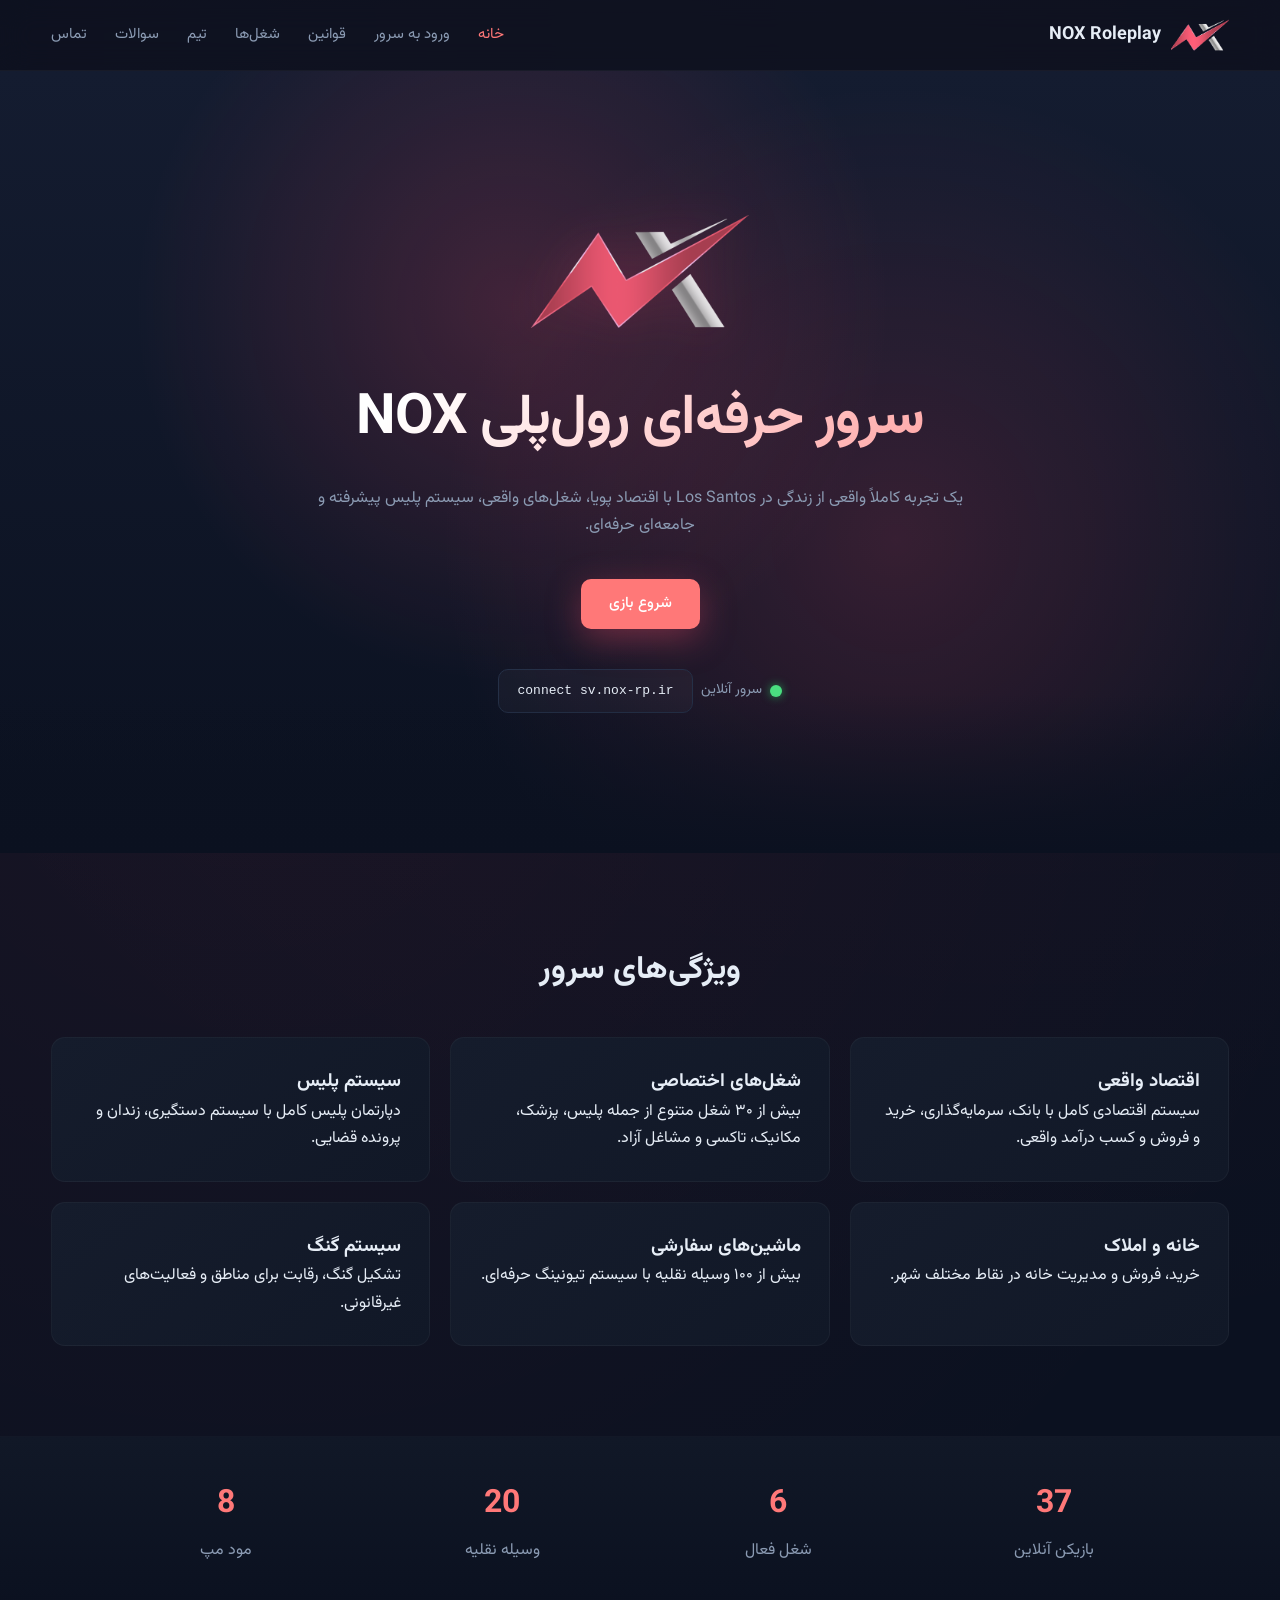
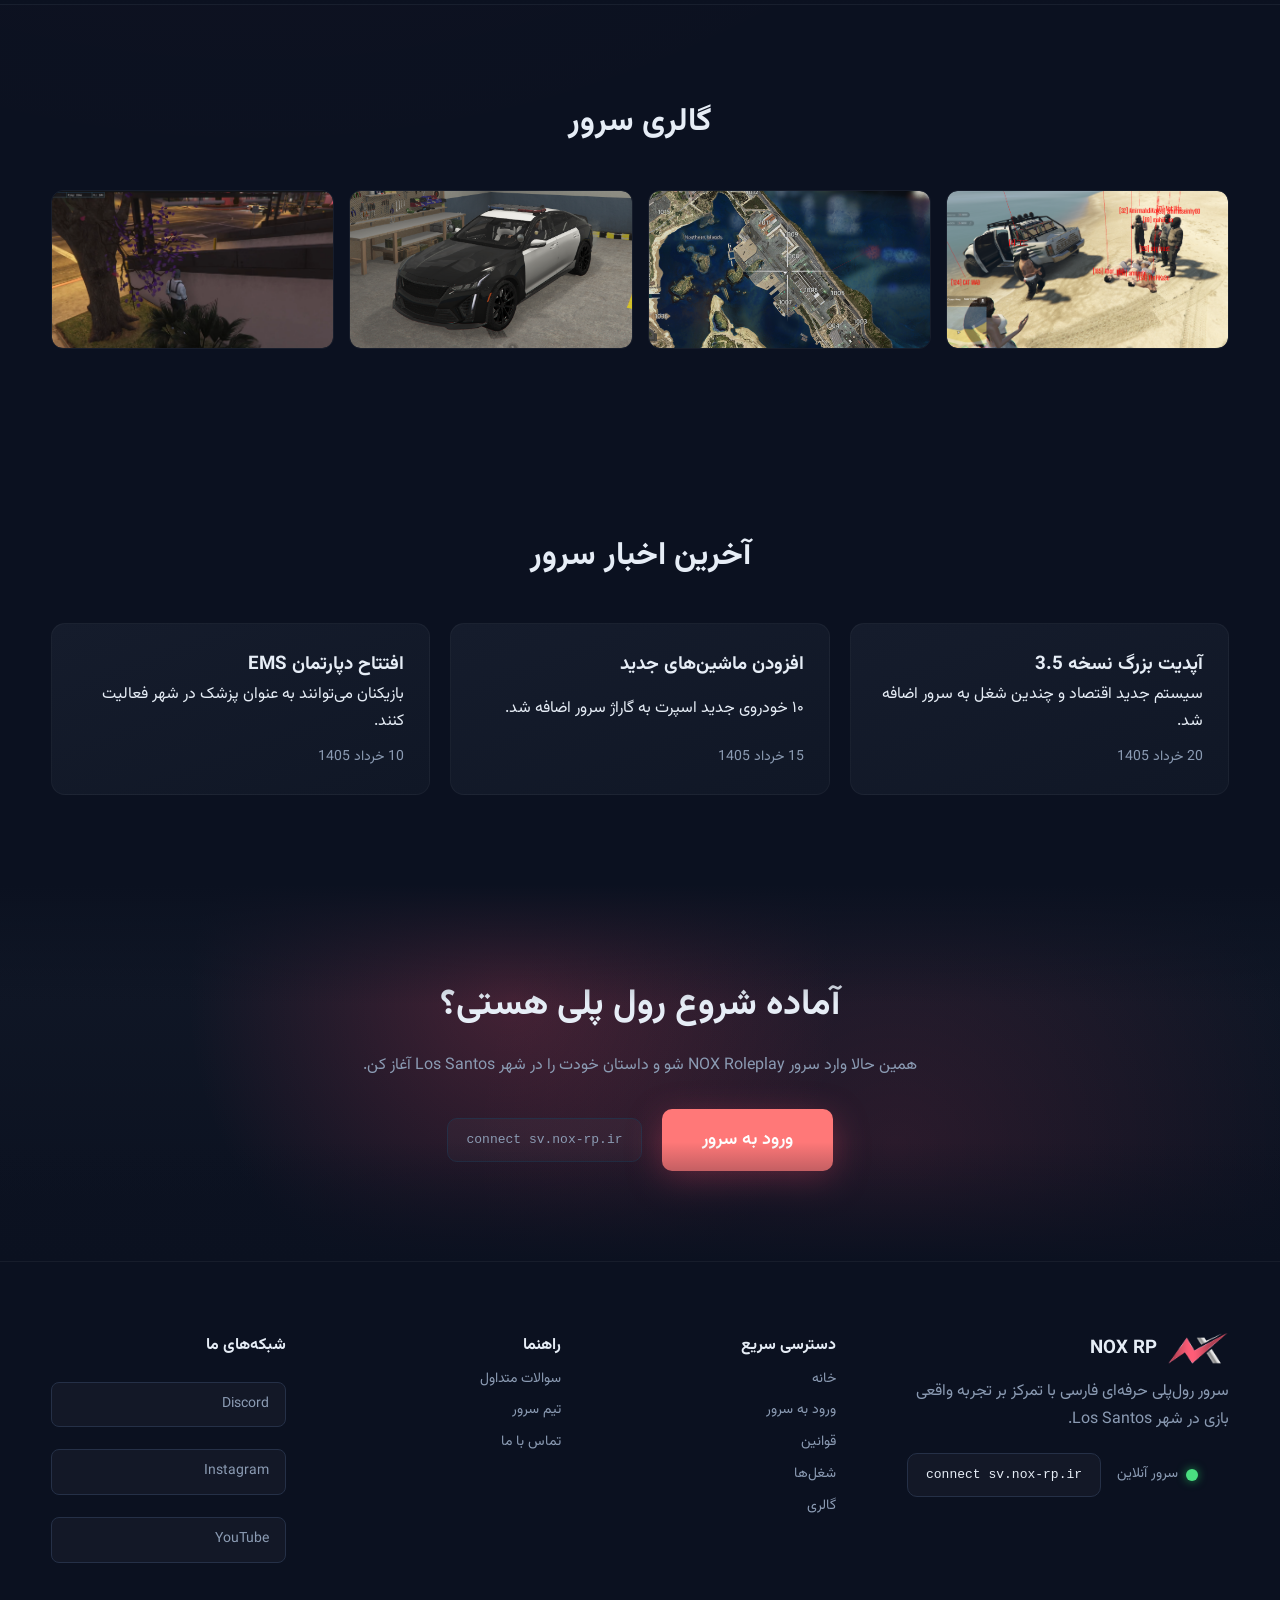
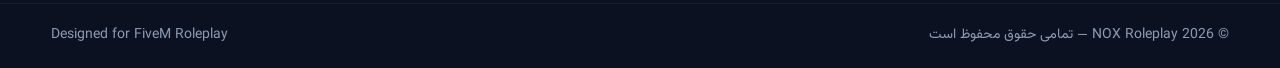
==== commit bf461714: "chore: refactor project structure and fix asset paths - remove duplicate root-level ts-status.js fil" ====
--- a/index.html
+++ b/index.html
@@ -8,13 +8,13 @@
 
   <link rel="preload" href="fonts/vazirmatn/Vazirmatn-Regular.woff2" as="font" type="font/woff2" crossorigin>
 
-  <title>سرور رول پلی ناکس | NOX Roleplay</title>
+  <title>NOX Roleplay</title>
 
   <link rel="stylesheet" href="assets/css/style.css">
   <link rel="stylesheet" href="assets/css/responsive.css">
 
   <!-- Favicon -->
-  <link rel="icon" href="/favicon.ico">
+  <link rel="icon" href="favicon.ico">
 
   <link rel="icon" type="image/png" sizes="16x16" href="/favicon-16x16.png">
   <link rel="icon" type="image/png" sizes="32x32" href="/favicon-32x32.png">
@@ -30,9 +30,10 @@
   <link rel="preload" as="image" href="assets/logos/logo-main.png">
   <meta property="og:title" content="NOX Roleplay">
   <meta property="og:description" content="سرور حرفه‌ای رول پلی فارسی FiveM">
-  <meta property="og:image" content="https://nox-rp.ir/assets/logos/logo-square.png">
+  <meta property="og:image" content="assets/logos/logo-main.png">
   <meta property="og:type" content="website">
-
+  <link rel="preload" as="image" href="assets/logos/logo-main.png">
+  <link rel="preload" as="image" href="assets/logos/logo-navbar.png">
 </head>
 
 <body>
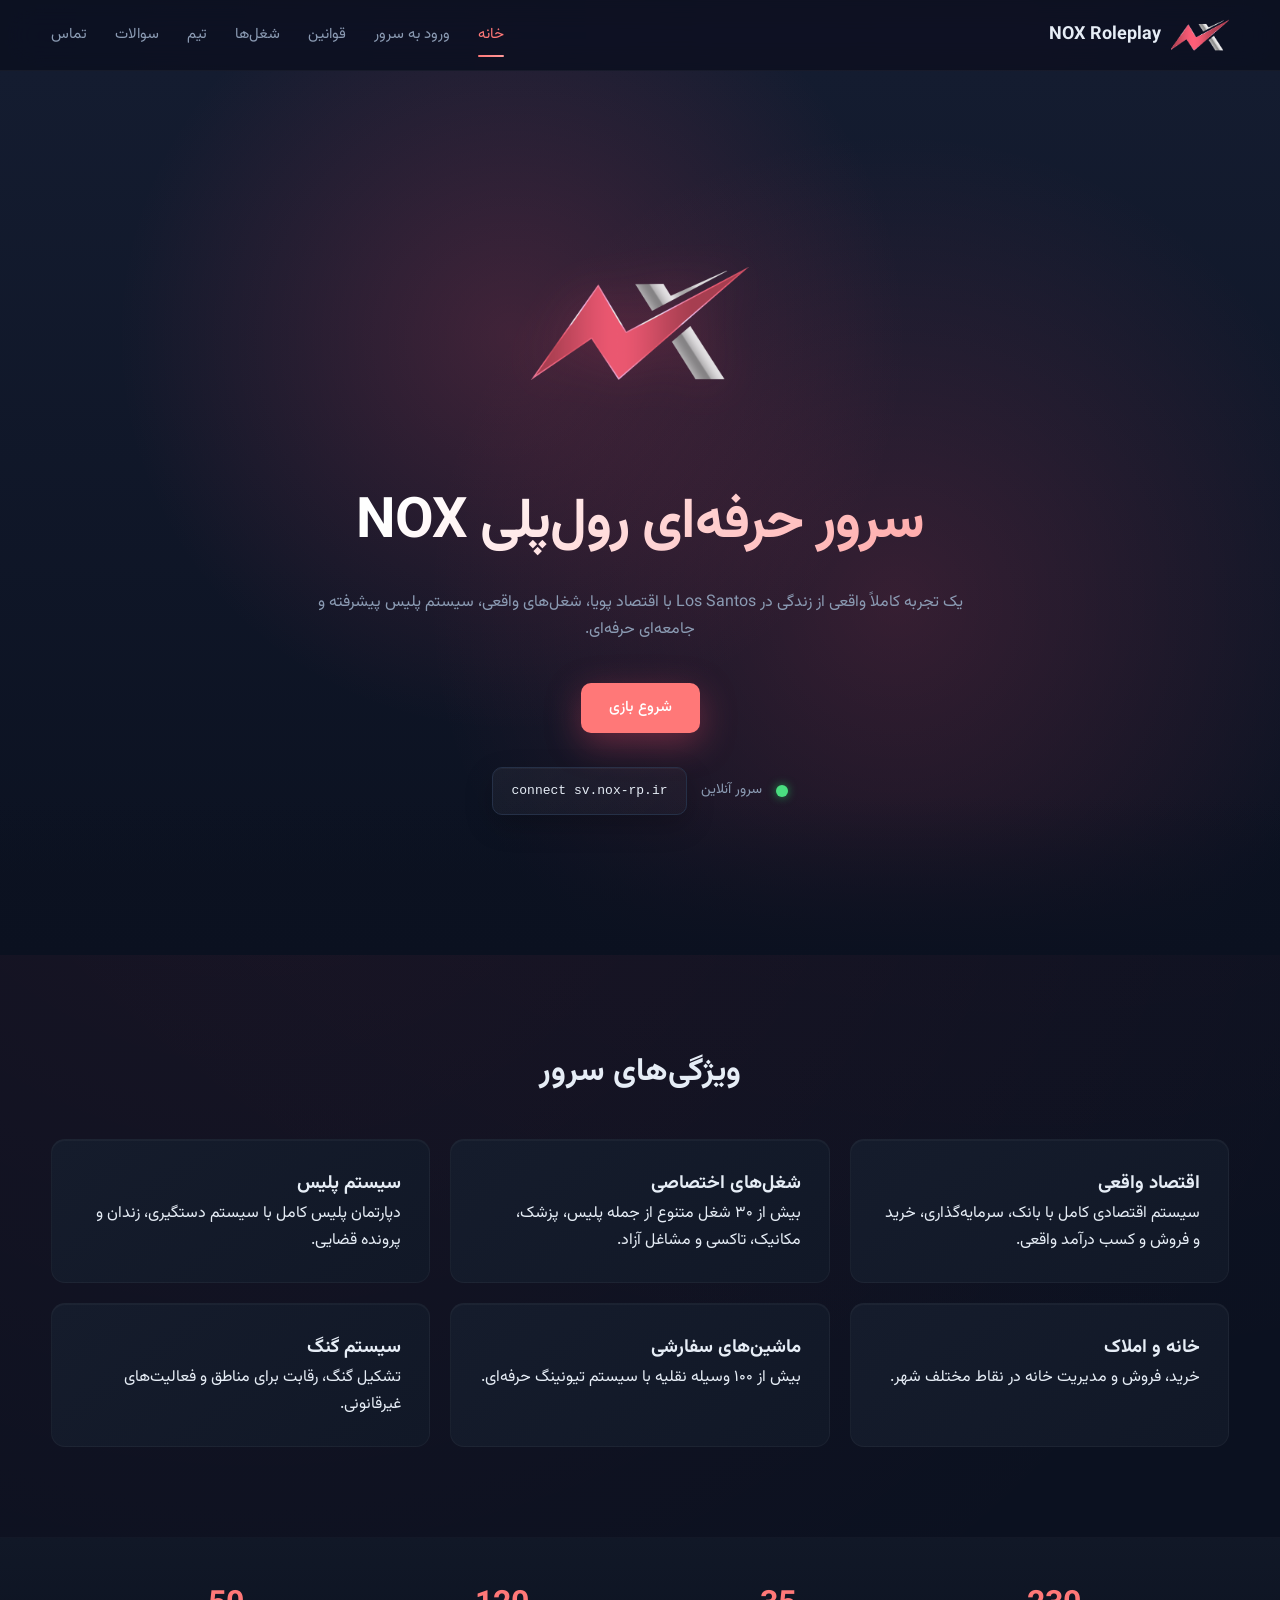
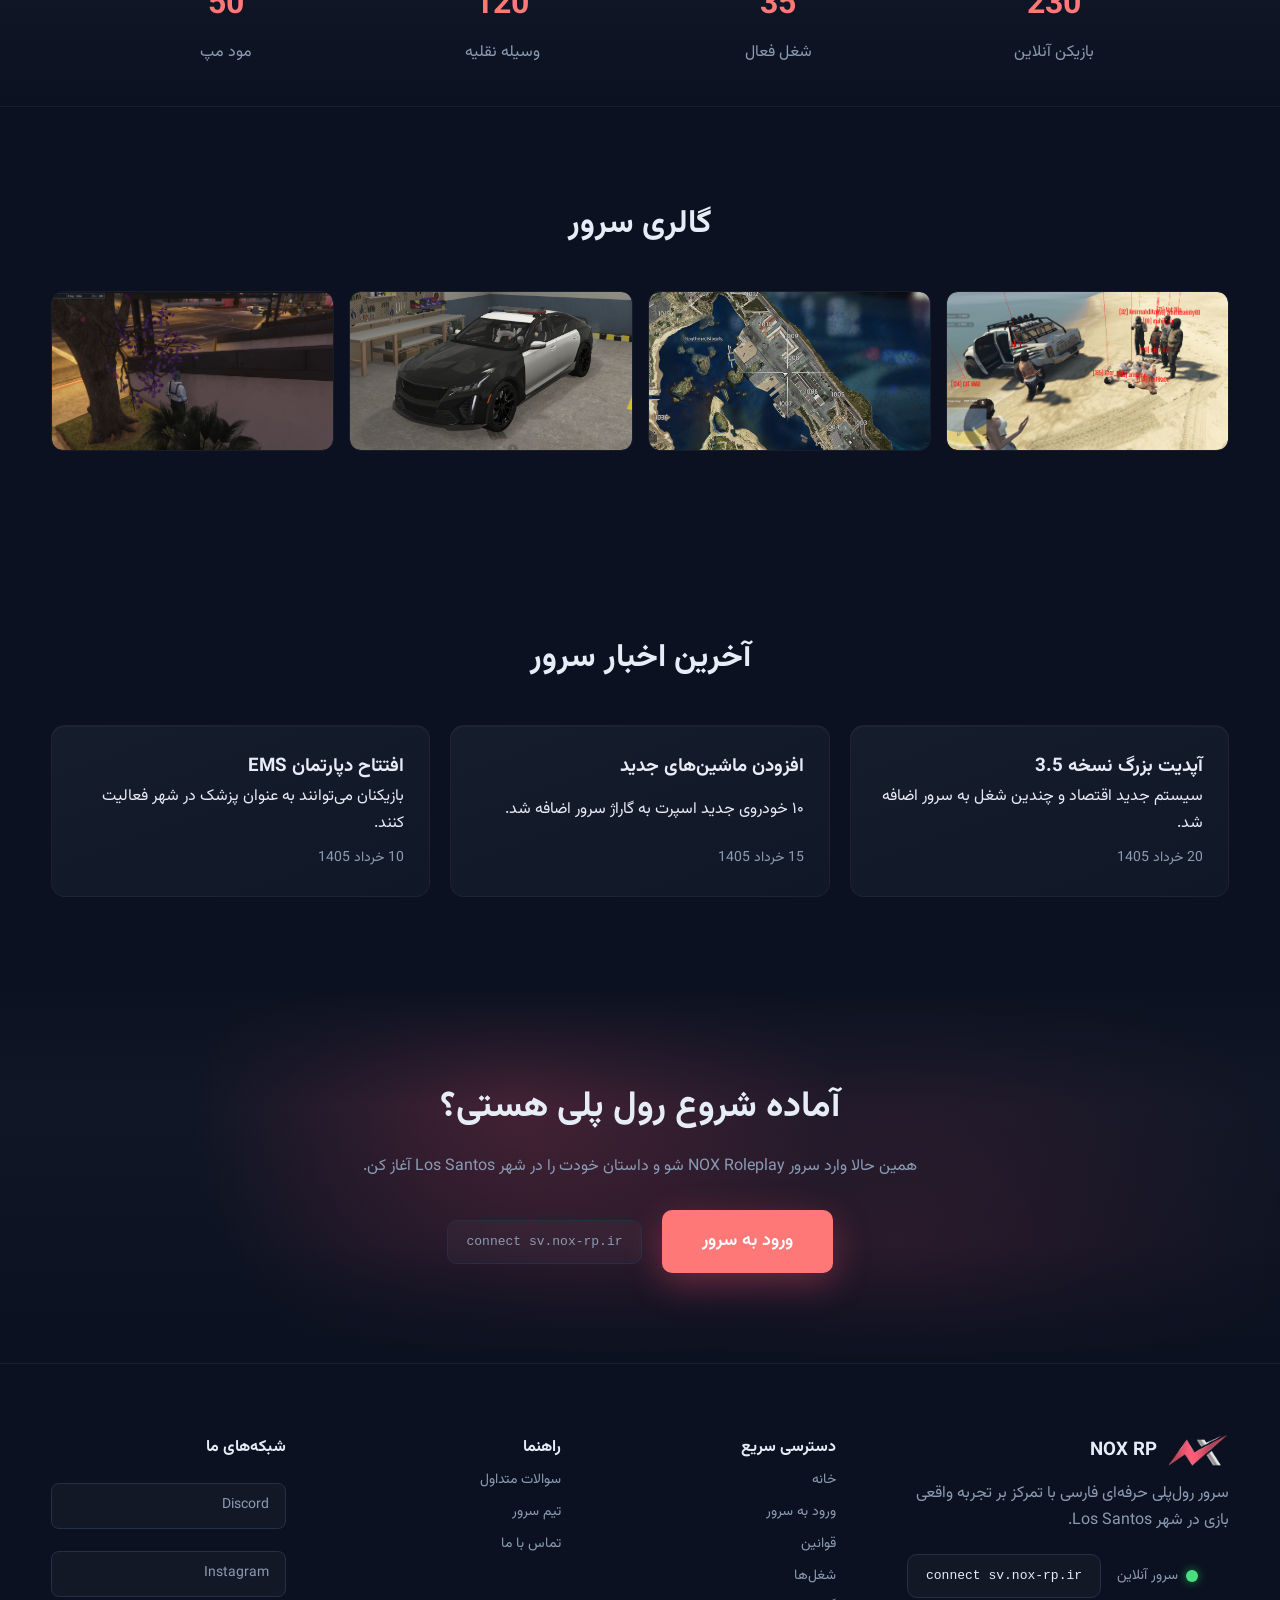
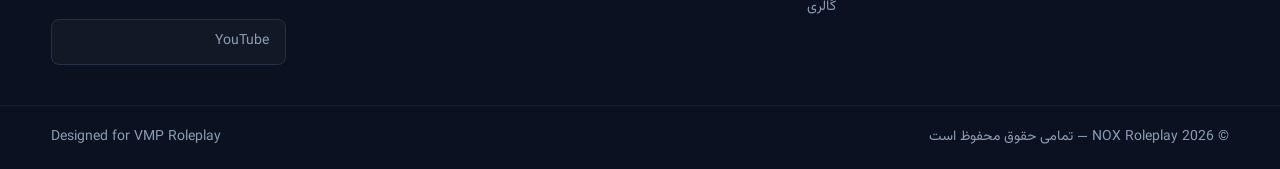
==== commit 7767eb48: "feat: prepare NOX website v1.1.0 UI/UX and structure update - Improved responsive typography across " ====
--- a/index.html
+++ b/index.html
@@ -2,41 +2,67 @@
 <html lang="fa" dir="rtl">
 
 <head>
-
   <meta charset="UTF-8">
-  <meta name="viewport" content="width=device-width, initial-scale=1.0">
-
+  <meta name="viewport" content="width=device-width, initial-scale=1.0, viewport-fit=cover">
+  <meta name="description"
+    content="NOX Roleplay یک سرور حرفه ای VMP رول پلی فارسی با اقتصاد پویا، شغل های متنوع، سیستم پلیس پیشرفته و جامعه فعال است.">
+  <meta name="robots" content="index, follow, max-image-preview:large">
+  <meta name="theme-color" content="#0b1120">
+  <meta name="color-scheme" content="dark">
+  <meta name="application-name" content="NOX Roleplay">
+
+  <title>NOX Roleplay | سرور حرفه ای VMP رول پلی فارسی</title>
+  <link rel="canonical" href="https://nox-rp.ir/">
+
+  <link rel="preconnect" href="https://api.tsstatus.net" crossorigin>
   <link rel="preload" href="fonts/vazirmatn/Vazirmatn-Regular.woff2" as="font" type="font/woff2" crossorigin>
-
-  <title>NOX Roleplay</title>
+  <link rel="preload" href="assets/logos/logo-main.png" as="image" fetchpriority="high">
+  <link rel="preload" href="assets/logos/logo-navbar.png" as="image">
+
+  <link rel="icon" href="favicon.ico">
+  <link rel="icon" type="image/png" sizes="16x16" href="favicon-16x16.png">
+  <link rel="icon" type="image/png" sizes="32x32" href="favicon-32x32.png">
+  <link rel="apple-touch-icon" sizes="180x180" href="apple-touch-icon.png">
+  <link rel="manifest" href="site.webmanifest">
+
+  <meta property="og:locale" content="fa_IR">
+  <meta property="og:site_name" content="NOX Roleplay">
+  <meta property="og:type" content="website">
+  <meta property="og:title" content="NOX Roleplay | سرور حرفه ای VMP رول پلی فارسی">
+  <meta property="og:description"
+    content="NOX Roleplay یک سرور حرفه ای VMP رول پلی فارسی با اقتصاد پویا، شغل های متنوع، سیستم پلیس پیشرفته و جامعه فعال است.">
+  <meta property="og:url" content="https://nox-rp.ir/">
+  <meta property="og:image" content="https://nox-rp.ir/assets/logos/logo-main.png">
+
+  <meta name="twitter:card" content="summary_large_image">
+  <meta name="twitter:title" content="NOX Roleplay | سرور حرفه ای VMP رول پلی فارسی">
+  <meta name="twitter:description"
+    content="NOX Roleplay یک سرور حرفه ای VMP رول پلی فارسی با اقتصاد پویا، شغل های متنوع، سیستم پلیس پیشرفته و جامعه فعال است.">
+  <meta name="twitter:image" content="https://nox-rp.ir/assets/logos/logo-main.png">
+
+  <script type="application/ld+json">
+{
+  "@context": "https://schema.org",
+  "@type": "WebPage",
+  "name": "NOX Roleplay | سرور حرفه ای VMP رول پلی فارسی",
+  "description": "NOX Roleplay یک سرور حرفه ای VMP رول پلی فارسی با اقتصاد پویا، شغل های متنوع، سیستم پلیس پیشرفته و جامعه فعال است.",
+  "url": "https://nox-rp.ir/",
+  "inLanguage": "fa-IR",
+  "publisher": {
+    "@type": "Organization",
+    "name": "NOX Roleplay",
+    "url": "https://nox-rp.ir/",
+    "logo": "https://nox-rp.ir/assets/logos/logo-main.png"
+  }
+}
+  </script>
 
   <link rel="stylesheet" href="assets/css/style.css">
   <link rel="stylesheet" href="assets/css/responsive.css">
-
-  <!-- Favicon -->
-  <link rel="icon" href="favicon.ico">
-
-  <link rel="icon" type="image/png" sizes="16x16" href="/favicon-16x16.png">
-  <link rel="icon" type="image/png" sizes="32x32" href="/favicon-32x32.png">
-  <link rel="apple-touch-icon" sizes="180x180" href="/apple-touch-icon.png">
-
-  <!-- PWA Icons -->
-  <link rel="manifest" href="/site.webmanifest">
-
-  <meta name="theme-color" content="#0f0f14">
-
-  <meta name="description"
-    content="سرور حرفه‌ای FiveM رول پلی فارسی NOX Roleplay با اقتصاد واقعی، شغل‌های متنوع و جامعه فعال.">
-  <link rel="preload" as="image" href="assets/logos/logo-main.png">
-  <meta property="og:title" content="NOX Roleplay">
-  <meta property="og:description" content="سرور حرفه‌ای رول پلی فارسی FiveM">
-  <meta property="og:image" content="assets/logos/logo-main.png">
-  <meta property="og:type" content="website">
-  <link rel="preload" as="image" href="assets/logos/logo-main.png">
-  <link rel="preload" as="image" href="assets/logos/logo-navbar.png">
 </head>
 
 <body>
+  <a class="skip-link" href="#main-content">رفتن به محتوای اصلی</a>
 
   <header class="navbar">
 
@@ -50,7 +76,7 @@
 
       </div>
 
-      <nav class="nav-links" id="navLinks">
+      <nav class="nav-links" id="navLinks" aria-label="منوی اصلی سایت">
         <a href="index.html" class="active">خانه</a>
         <a href="pages/join.html">ورود به سرور</a>
         <a href="pages/rules.html">قوانین</a>
@@ -62,298 +88,298 @@
       </nav>
 
 
-      <div class="hamburger" id="hamburger">
-        <span></span>
-        <span></span>
-        <span></span>
-      </div>
+      <button class="hamburger" id="hamburger" type="button" aria-label="باز کردن منوی سایت" aria-controls="navLinks"
+        aria-expanded="false"><span></span><span></span><span></span></button>
 
     </div>
 
   </header>
-  <div id="mobileOverlay" class="mobile-overlay"></div>
-
-  <!-- HERO -->
-
-  <section class="hero">
-
-    <div class="hero-bg"></div>
-
-    <div class="container hero-content">
-
-      <img class="hero-logo" src="assets/logos/logo-main.png" alt="NOX RP">
-
-      <h1>سرور حرفه‌ای رول‌پلی NOX</h1>
-
-      <p>
-        یک تجربه کاملاً واقعی از زندگی در Los Santos با اقتصاد پویا،
-        شغل‌های واقعی، سیستم پلیس پیشرفته و جامعه‌ای حرفه‌ای.
-      </p>
-
-      <div class="hero-buttons">
-
-        <a class="btn primary" href="pages/join.html" aria-label="ورود به سرور NOX Roleplay">
-          شروع بازی
-        </a>
-
-        <!-- <a class="btn discord" href="#">ورود به دیسکورد</a> -->
-
-      </div>
-
-      <div class="server-status">
-
-        <span class="status-dot online"></span>
-        <span class="status-text">سرور آنلاین</span>
-
-        <div class="server-ip">
-
-          connect sv.nox-rp.ir
-
-        </div>
-
-      </div>
-
-    </div>
-
-  </section>
-
-  <!-- FEATURES -->
-
-  <section class="features container">
-
-    <h2 class="section-title">ویژگی‌های سرور</h2>
-
-    <div class="cards">
-
-      <div class="card reveal">
-
-        <h3>اقتصاد واقعی</h3>
+  <div id="mobileOverlay" class="mobile-overlay" hidden></div>
+
+  <main id="main-content">
+
+    <!-- HERO -->
+
+    <section class="hero">
+
+      <div class="hero-bg"></div>
+
+      <div class="container hero-content">
+
+        <img class="hero-logo" src="assets/logos/logo-main.png" alt="لوگوی اصلی NOX Roleplay" width="240" height="240"
+          decoding="async" fetchpriority="high">
+
+        <h1>سرور حرفه‌ای رول‌پلی NOX</h1>
 
         <p>
-          سیستم اقتصادی کامل با بانک، سرمایه‌گذاری،
-          خرید و فروش و کسب درآمد واقعی.
+          یک تجربه کاملاً واقعی از زندگی در Los Santos با اقتصاد پویا،
+          شغل‌های واقعی، سیستم پلیس پیشرفته و جامعه‌ای حرفه‌ای.
         </p>
 
-      </div>
-
-      <div class="card reveal">
-
-        <h3>شغل‌های اختصاصی</h3>
-
-        <p>
-          بیش از ۳۰ شغل متنوع از جمله
-          پلیس، پزشک، مکانیک، تاکسی و مشاغل آزاد.
-        </p>
-
-      </div>
-
-      <div class="card reveal">
-
-        <h3>سیستم پلیس</h3>
-
-        <p>
-          دپارتمان پلیس کامل با
-          سیستم دستگیری، زندان و پرونده قضایی.
-        </p>
-
-      </div>
-
-      <div class="card reveal">
-
-        <h3>خانه و املاک</h3>
-
-        <p>
-          خرید، فروش و مدیریت خانه
-          در نقاط مختلف شهر.
-        </p>
-
-      </div>
-
-      <div class="card reveal">
-
-        <h3>ماشین‌های سفارشی</h3>
-
-        <p>
-          بیش از ۱۰۰ وسیله نقلیه
-          با سیستم تیونینگ حرفه‌ای.
-        </p>
-
-      </div>
-
-      <div class="card reveal">
-
-        <h3>سیستم گنگ</h3>
-
-        <p>
-          تشکیل گنگ، رقابت برای مناطق
-          و فعالیت‌های غیرقانونی.
-        </p>
-
-      </div>
-
-    </div>
-
-  </section>
-
-  <!-- STATS -->
-
-  <section class="stats">
-
-    <div class="container stats-grid">
-
-      <div class="stat">
-
-        <h3 class="counter" data-target="230">0</h3>
-
-        <p>بازیکن آنلاین</p>
-
-      </div>
-
-      <div class="stat">
-
-        <h3 class="counter" data-target="35">0</h3>
-
-        <p>شغل فعال</p>
-
-      </div>
-
-      <div class="stat">
-
-        <h3 class="counter" data-target="120">0</h3>
-
-        <p>وسیله نقلیه</p>
-
-      </div>
-
-      <div class="stat">
-
-        <h3 class="counter" data-target="50">0</h3>
-
-        <p>مود مپ</p>
-
-      </div>
-
-    </div>
-
-  </section>
-
-  <!-- GALLERY -->
-
-  <section class="gallery-preview container">
-
-    <h2 class="section-title">گالری سرور</h2>
-
-    <div class="gallery-grid">
-
-      <div class="gallery-item">
-        <img src="assets/images/1.jpg" loading="lazy" alt="NOX Roleplay gameplay">
-      </div>
-
-      <div class="gallery-item">
-        <img src="assets/images/2.jpg" loading="lazy" alt="NOX Roleplay gameplay">
-      </div>
-
-      <div class="gallery-item">
-        <img src="assets/images/3.jpg" loading="lazy" alt="NOX Roleplay gameplay">
-      </div>
-
-      <div class="gallery-item">
-        <img src="assets/images/4.jpg" loading="lazy" alt="NOX Roleplay gameplay">
-      </div>
-
-    </div>
-
-    <!-- <div class="gallery-btn">
+        <div class="hero-buttons">
+
+          <a class="btn primary" href="pages/join.html" aria-label="ورود به سرور NOX Roleplay">
+            شروع بازی
+          </a>
+
+          <!-- <a class="btn discord" href="#">ورود به دیسکورد</a> -->
+
+        </div>
+
+        <div class="server-status">
+
+          <span class="status-dot online"></span>
+          <span class="status-text">سرور آنلاین</span>
+
+          <div class="server-ip">
+
+            connect sv.nox-rp.ir
+
+          </div>
+
+        </div>
+
+      </div>
+
+    </section>
+
+    <!-- FEATURES -->
+
+    <section class="features container">
+
+      <h2 class="section-title">ویژگی‌های سرور</h2>
+
+      <div class="cards">
+
+        <div class="card reveal">
+
+          <h3>اقتصاد واقعی</h3>
+
+          <p>
+            سیستم اقتصادی کامل با بانک، سرمایه‌گذاری،
+            خرید و فروش و کسب درآمد واقعی.
+          </p>
+
+        </div>
+
+        <div class="card reveal">
+
+          <h3>شغل‌های اختصاصی</h3>
+
+          <p>
+            بیش از ۳۰ شغل متنوع از جمله
+            پلیس، پزشک، مکانیک، تاکسی و مشاغل آزاد.
+          </p>
+
+        </div>
+
+        <div class="card reveal">
+
+          <h3>سیستم پلیس</h3>
+
+          <p>
+            دپارتمان پلیس کامل با
+            سیستم دستگیری، زندان و پرونده قضایی.
+          </p>
+
+        </div>
+
+        <div class="card reveal">
+
+          <h3>خانه و املاک</h3>
+
+          <p>
+            خرید، فروش و مدیریت خانه
+            در نقاط مختلف شهر.
+          </p>
+
+        </div>
+
+        <div class="card reveal">
+
+          <h3>ماشین‌های سفارشی</h3>
+
+          <p>
+            بیش از ۱۰۰ وسیله نقلیه
+            با سیستم تیونینگ حرفه‌ای.
+          </p>
+
+        </div>
+
+        <div class="card reveal">
+
+          <h3>سیستم گنگ</h3>
+
+          <p>
+            تشکیل گنگ، رقابت برای مناطق
+            و فعالیت‌های غیرقانونی.
+          </p>
+
+        </div>
+
+      </div>
+
+    </section>
+
+    <!-- STATS -->
+
+    <section class="stats">
+
+      <div class="container stats-grid">
+
+        <div class="stat">
+
+          <h3 class="counter" data-target="230">0</h3>
+
+          <p>بازیکن آنلاین</p>
+
+        </div>
+
+        <div class="stat">
+
+          <h3 class="counter" data-target="35">0</h3>
+
+          <p>شغل فعال</p>
+
+        </div>
+
+        <div class="stat">
+
+          <h3 class="counter" data-target="120">0</h3>
+
+          <p>وسیله نقلیه</p>
+
+        </div>
+
+        <div class="stat">
+
+          <h3 class="counter" data-target="50">0</h3>
+
+          <p>مود مپ</p>
+
+        </div>
+
+      </div>
+
+    </section>
+
+    <!-- GALLERY -->
+
+    <section class="gallery-preview container">
+
+      <h2 class="section-title">گالری سرور</h2>
+
+      <div class="gallery-grid">
+
+        <div class="gallery-item">
+          <img src="assets/images/1.jpg" loading="lazy" alt="NOX Roleplay gameplay">
+        </div>
+
+        <div class="gallery-item">
+          <img src="assets/images/2.jpg" loading="lazy" alt="NOX Roleplay gameplay">
+        </div>
+
+        <div class="gallery-item">
+          <img src="assets/images/3.jpg" loading="lazy" alt="NOX Roleplay gameplay">
+        </div>
+
+        <div class="gallery-item">
+          <img src="assets/images/4.jpg" loading="lazy" alt="NOX Roleplay gameplay">
+        </div>
+
+      </div>
+
+      <!-- <div class="gallery-btn">
       <a href="gallery.html" class="btn primary">
         مشاهده گالری کامل
       </a>
     </div> -->
 
-  </section>
-
-
-  <!-- NEWS -->
-
-  <section class="news container">
-
-    <h2 class="section-title">آخرین اخبار سرور</h2>
-
-    <div class="news-grid">
-
-      <div class="news-card reveal">
-
-        <h3>آپدیت بزرگ نسخه 3.5</h3>
+    </section>
+
+
+    <!-- NEWS -->
+
+    <section class="news container">
+
+      <h2 class="section-title">آخرین اخبار سرور</h2>
+
+      <div class="news-grid">
+
+        <div class="news-card reveal">
+
+          <h3>آپدیت بزرگ نسخه 3.5</h3>
+
+          <p>
+            سیستم جدید اقتصاد و چندین شغل
+            به سرور اضافه شد.
+          </p>
+
+          <span class="news-date">20 خرداد 1405</span>
+
+        </div>
+
+        <div class="news-card reveal">
+
+          <h3>افزودن ماشین‌های جدید</h3>
+
+          <p>
+            ۱۰ خودروی جدید اسپرت
+            به گاراژ سرور اضافه شد.
+          </p>
+
+          <span class="news-date">15 خرداد 1405</span>
+
+        </div>
+
+        <div class="news-card reveal">
+
+          <h3>افتتاح دپارتمان EMS</h3>
+
+          <p>
+            بازیکنان می‌توانند به عنوان
+            پزشک در شهر فعالیت کنند.
+          </p>
+
+          <span class="news-date">10 خرداد 1405</span>
+
+        </div>
+
+      </div>
+
+    </section>
+
+    <!-- CTA -->
+
+    <section class="cta">
+
+      <div class="cta-bg"></div>
+
+      <div class="container cta-content">
+
+        <h2>آماده شروع رول پلی هستی؟</h2>
 
         <p>
-          سیستم جدید اقتصاد و چندین شغل
-          به سرور اضافه شد.
+          همین حالا وارد سرور NOX Roleplay شو و داستان خودت را در شهر
+          Los Santos آغاز کن.
         </p>
 
-        <span class="news-date">20 خرداد 1405</span>
-
-      </div>
-
-      <div class="news-card reveal">
-
-        <h3>افزودن ماشین‌های جدید</h3>
-
-        <p>
-          ۱۰ خودروی جدید اسپرت
-          به گاراژ سرور اضافه شد.
-        </p>
-
-        <span class="news-date">15 خرداد 1405</span>
-
-      </div>
-
-      <div class="news-card reveal">
-
-        <h3>افتتاح دپارتمان EMS</h3>
-
-        <p>
-          بازیکنان می‌توانند به عنوان
-          پزشک در شهر فعالیت کنند.
-        </p>
-
-        <span class="news-date">10 خرداد 1405</span>
-
-      </div>
-
-    </div>
-
-  </section>
-
-  <!-- CTA -->
-
-  <section class="cta">
-
-    <div class="cta-bg"></div>
-
-    <div class="container cta-content">
-
-      <h2>آماده شروع رول پلی هستی؟</h2>
-
-      <p>
-        همین حالا وارد سرور NOX Roleplay شو و داستان خودت را در شهر
-        Los Santos آغاز کن.
-      </p>
-
-      <div class="cta-actions">
-
-        <a href="pages/join.html" class="btn primary big">
-          ورود به سرور
-        </a>
-
-        <div class="cta-ip">
-          connect sv.nox-rp.ir
-        </div>
-
-      </div>
-
-    </div>
-
-  </section>
-
+        <div class="cta-actions">
+
+          <a href="pages/join.html" class="btn primary big">
+            ورود به سرور
+          </a>
+
+          <div class="cta-ip">
+            connect sv.nox-rp.ir
+          </div>
+
+        </div>
+
+      </div>
+
+    </section>
+  </main>
 
   <footer class="footer">
 
@@ -439,7 +465,7 @@
         </span>
 
         <span class="footer-made">
-          Designed for FiveM Roleplay
+          Designed for VMP Roleplay
         </span>
 
       </div>
@@ -448,10 +474,10 @@
 
   </footer>
 
-  <div id="toast-container"></div>
-
-  <script src="assets/js/main.js"></script>
-  <script src="assets/js/security.js"></script>
+  <div id="toast-container" aria-live="polite" aria-atomic="true"></div>
+
+  <script src="assets/js/main.js" defer></script>
+  <script src="assets/js/security.js" defer></script>
 
 </body>
 
--- a/assets/css/style.css
+++ b/assets/css/style.css
@@ -2719,4 +2719,319 @@
 .contact-ip.copy-ripple::before,
 .contact-ts.copy-ripple::before {
   animation: ripple .6s ease-out;
+}
+
+/* ==========================================================
+   2026 Coordination Layer — stability, accessibility, UX, SEO UI
+   This layer intentionally overrides conflicts without removing prior styles.
+   ========================================================== */
+
+:root {
+  color-scheme: dark;
+  --navbar-height: 70px;
+  --radius-xl: 24px;
+  --ease-out: cubic-bezier(.16, 1, .3, 1);
+  --primary-rgb: 255, 120, 120;
+  --success-rgb: 34, 197, 94;
+  --warning-rgb: 245, 158, 11;
+  --error-rgb: 239, 68, 68;
+  --info-rgb: 59, 130, 246;
+  --bg-main-rgb: 11, 17, 32;
+  --bg-secondary-rgb: 17, 24, 39;
+  --white-rgb: 255, 255, 255;
+  --bg-main-90: rgba(var(--bg-main-rgb), .90);
+  --white-10: rgba(var(--white-rgb), .10);
+  --white-14: rgba(var(--white-rgb), .14);
+  --card-bg-hover: rgba(255, 255, 255, .055);
+  --shadow-medium: 0 18px 45px rgba(0, 0, 0, .36);
+}
+
+html {
+  scroll-padding-top: calc(var(--navbar-height) + 18px);
+}
+
+body {
+  min-height: 100vh;
+  overflow-x: hidden;
+  text-rendering: optimizeLegibility;
+}
+
+body.menu-open {
+  overflow: hidden;
+}
+
+img {
+  max-width: 100%;
+  height: auto;
+}
+
+button,
+a,
+input,
+textarea,
+select {
+  font: inherit;
+}
+
+button {
+  border: 0;
+}
+
+::selection {
+  background: var(--primary-40);
+  color: var(--white);
+}
+
+.skip-link {
+  position: fixed;
+  top: 12px;
+  right: 12px;
+  z-index: 10000;
+  transform: translateY(-160%);
+  padding: 10px 14px;
+  border-radius: var(--radius-md);
+  background: var(--primary);
+  color: #fff;
+  text-decoration: none;
+  font-weight: 700;
+  transition: transform .2s ease;
+}
+
+.skip-link:focus {
+  transform: translateY(0);
+}
+
+:where(a, button, input, textarea, select, [tabindex]):focus-visible {
+  outline: 3px solid var(--primary-35);
+  outline-offset: 3px;
+  border-radius: var(--radius-sm);
+}
+
+.container {
+  width: min(92%, var(--container-width));
+  max-width: var(--container-width);
+}
+
+.nav-container {
+  height: var(--navbar-height);
+}
+
+.navbar {
+  background: rgba(var(--bg-main-rgb), .72);
+  backdrop-filter: blur(18px) saturate(150%);
+  -webkit-backdrop-filter: blur(18px) saturate(150%);
+}
+
+.logo img,
+.footer-logo img {
+  object-fit: contain;
+}
+
+.nav-links a::after {
+  content: "";
+  position: absolute;
+  right: 0;
+  bottom: -9px;
+  width: 0;
+  height: 2px;
+  border-radius: 999px;
+  background: linear-gradient(90deg, var(--primary), var(--primary-light));
+  transition: width .25s ease;
+}
+
+.nav-links a:hover::after,
+.nav-links a.active::after {
+  width: 100%;
+}
+
+.hamburger {
+  padding: 0;
+  color: inherit;
+}
+
+.mobile-overlay[hidden] {
+  display: none;
+}
+
+.hero-content,
+.cta-content,
+.contact-section .container {
+  position: relative;
+  z-index: 3;
+}
+
+.hero-logo {
+  aspect-ratio: 1;
+  object-fit: contain;
+}
+
+.btn,
+.server-ip,
+.footer-ip,
+.cta-ip,
+.contact-ip,
+.contact-ts,
+.step-ip,
+.rule-nav-btn,
+.social-btn {
+  touch-action: manipulation;
+}
+
+.card,
+.news-card,
+.step-card,
+.team-card,
+.contact-card,
+.ts-status-card,
+.faq-item,
+.status-box {
+  box-shadow: 0 1px 0 rgba(255, 255, 255, .035) inset;
+}
+
+.status-box {
+  width: fit-content;
+  margin: 22px auto 0;
+  padding: 14px 18px;
+  border-radius: 16px;
+  border: 1px solid var(--white-05);
+  background: linear-gradient(145deg, rgba(255, 255, 255, .04), rgba(255, 255, 255, .02));
+}
+
+.gallery-preview {
+  position: relative;
+}
+
+.team-body {
+  position: relative;
+  z-index: 1;
+}
+
+.faq-question,
+.rule-nav-btn,
+.toast-close,
+.hamburger {
+  user-select: none;
+}
+
+.faq-item[hidden],
+.card[hidden],
+.rule-card[hidden] {
+  display: none !important;
+}
+
+.toast-close {
+  border: 0;
+  background: transparent;
+  font: inherit;
+}
+
+.rule-badge.warning,
+.role-admin {
+  color: #1f2937;
+}
+
+.role-mod {
+  color: #052e16;
+}
+
+.ts-dot.loading {
+  background: var(--warning);
+  box-shadow: 0 0 8px rgba(var(--warning-rgb), .5);
+  animation: pulseYellow 1.6s infinite ease-in-out;
+}
+
+@keyframes pulseYellow {
+  0% {
+    box-shadow: 0 0 0 0 rgba(var(--warning-rgb), .42);
+  }
+
+  70% {
+    box-shadow: 0 0 0 10px rgba(var(--warning-rgb), 0);
+  }
+
+  100% {
+    box-shadow: 0 0 0 0 rgba(var(--warning-rgb), 0);
+  }
+}
+
+/* ==========================================================
+   JOIN PAGE FIX — Hero server status alignment
+   Fixes separated IP/status pills inside join hero
+   ========================================================== */
+
+.hero .server-status {
+  width: fit-content;
+  max-width: 100%;
+  margin: 34px auto 0;
+
+  display: flex;
+  align-items: center;
+  justify-content: center;
+  gap: 14px;
+
+  flex-wrap: wrap;
+}
+
+.hero .status-box {
+  width: fit-content;
+  margin: 0;
+  padding: 12px 16px;
+
+  border-radius: 16px;
+  border: 1px solid var(--white-05);
+
+  background:
+    linear-gradient(145deg, rgba(255, 255, 255, .045), rgba(255, 255, 255, .02));
+
+  box-shadow:
+    0 1px 0 rgba(255, 255, 255, .035) inset,
+    0 10px 28px rgba(0, 0, 0, .22);
+}
+
+.hero .footer-status-row {
+  display: flex;
+  align-items: center;
+  justify-content: center;
+  gap: 8px;
+  white-space: nowrap;
+}
+
+.hero .server-ip {
+  margin: 0;
+  min-height: 48px;
+
+  display: inline-flex;
+  align-items: center;
+  justify-content: center;
+
+  white-space: nowrap;
+  direction: ltr;
+  text-align: center;
+
+  background:
+    linear-gradient(145deg, rgba(255, 255, 255, .045), rgba(255, 255, 255, .02));
+
+  box-shadow:
+    0 1px 0 rgba(255, 255, 255, .035) inset,
+    0 10px 28px rgba(0, 0, 0, .22);
+}
+
+/* Better hero spacing for Join page */
+.hero .hero-buttons {
+  margin: 40px 0 0;
+}
+
+/* Mobile-friendly join hero pills */
+@media (max-width: 600px) {
+  .hero .server-status {
+    width: 100%;
+    margin-top: 28px;
+    flex-direction: column;
+    gap: 12px;
+  }
+
+  .hero .status-box,
+  .hero .server-ip {
+    width: min(100%, 320px);
+  }
 }
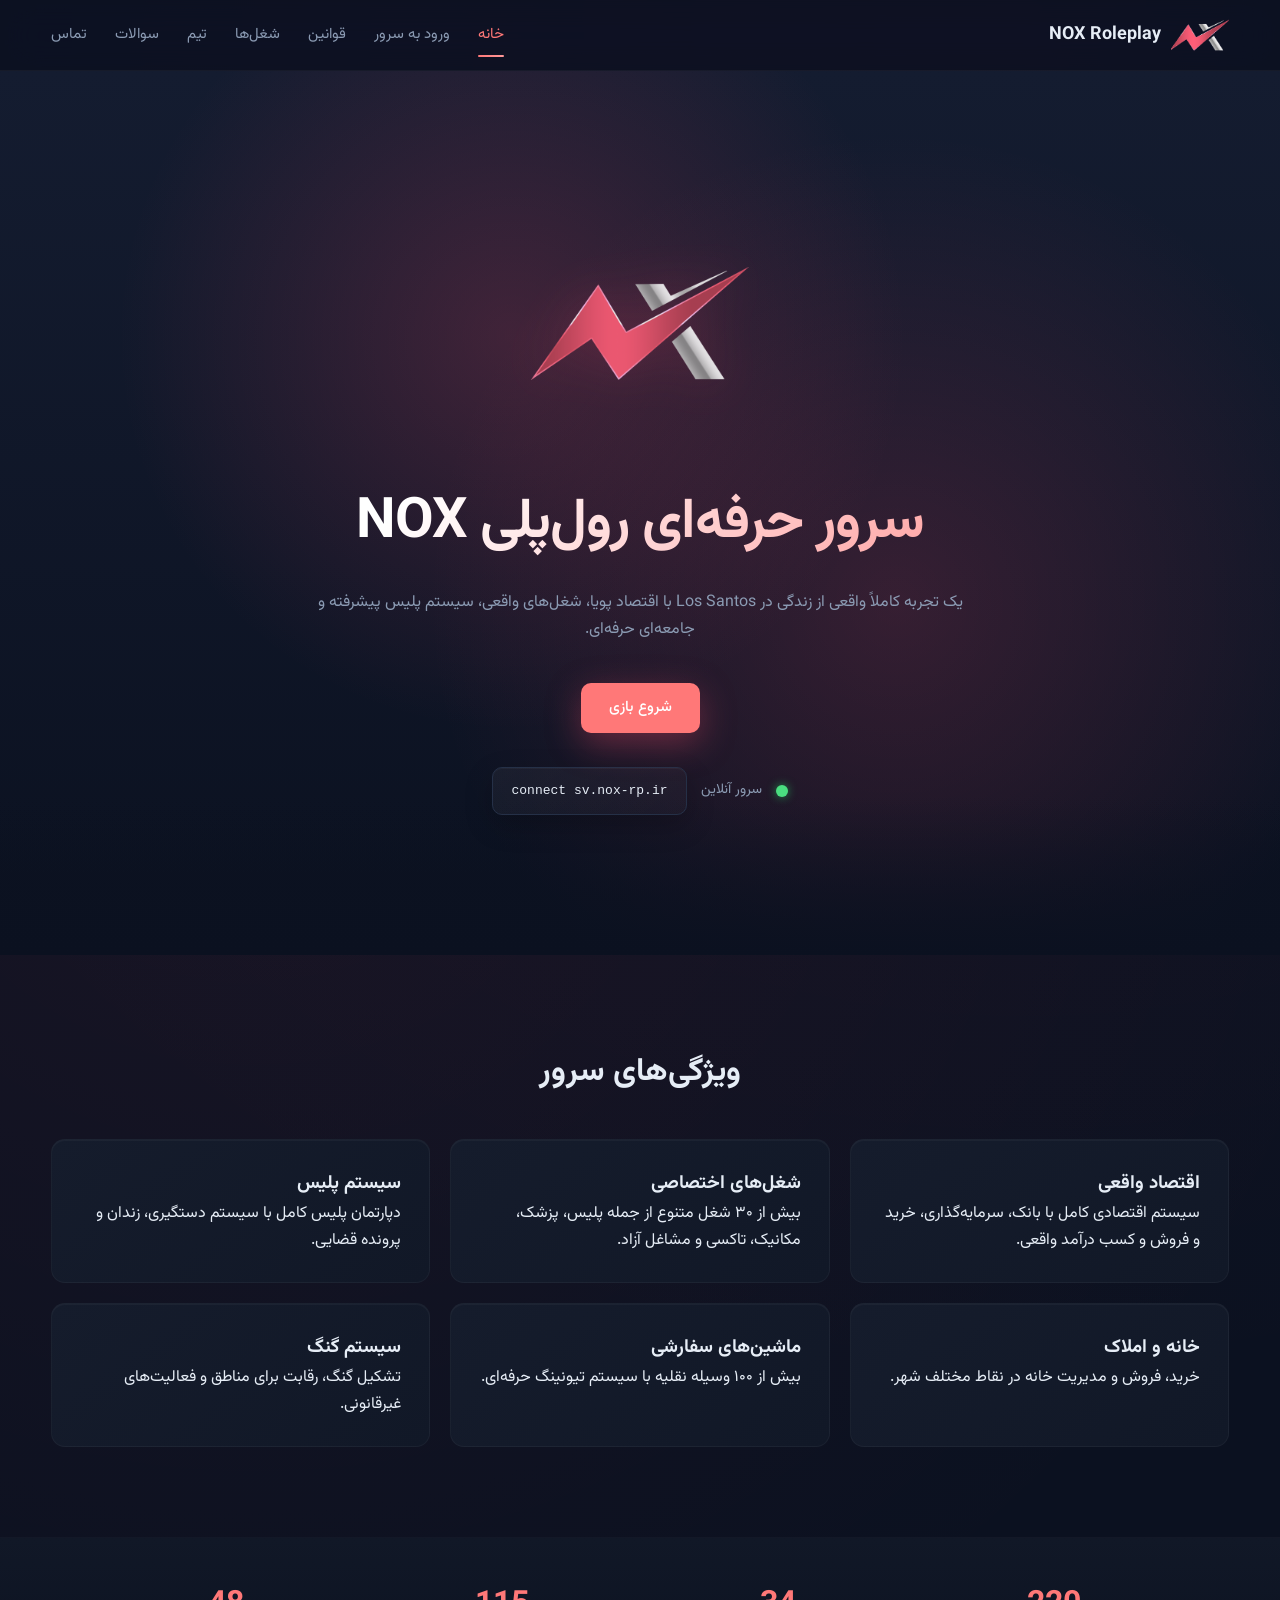
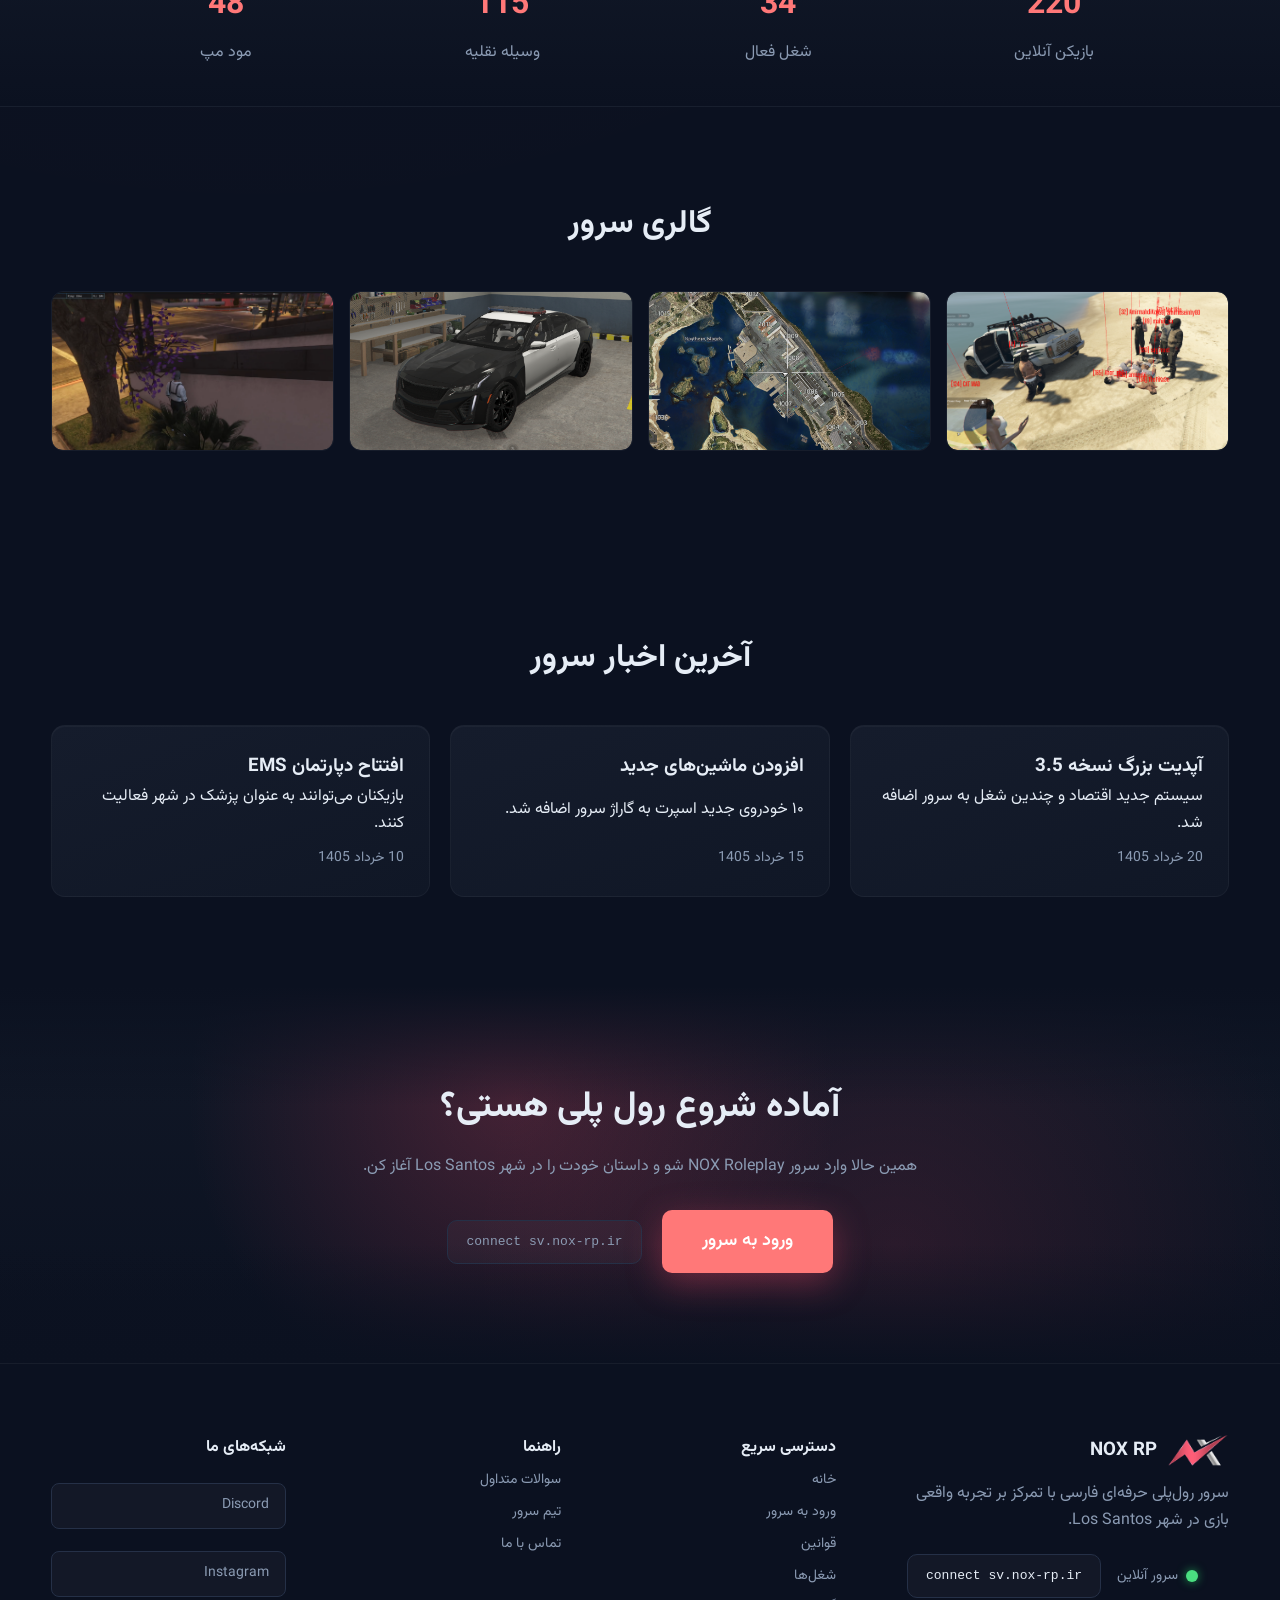
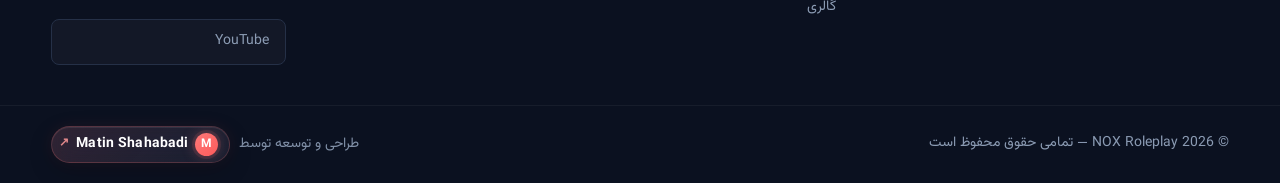
==== commit 86bf93d7: "feat: add professional designer credit to website footer - Added designer/developer credit across we" ====
--- a/index.html
+++ b/index.html
@@ -465,7 +465,14 @@
         </span>
 
         <span class="footer-made">
-          Designed for VMP Roleplay
+          <span class="footer-made-label">طراحی و توسعه توسط</span>
+
+          <a class="footer-made-link" href="https://matinshahabadi.ir" target="_blank" rel="author noopener noreferrer"
+            aria-label="مشاهده وب‌سایت شخصی Matin Shahabadi، طراح و توسعه‌دهنده وب‌سایت">
+            <span class="footer-made-mark" aria-hidden="true">M</span>
+            <span class="footer-made-name">Matin Shahabadi</span>
+            <span class="footer-made-icon" aria-hidden="true">↗</span>
+          </a>
         </span>
 
       </div>
--- a/assets/css/style.css
+++ b/assets/css/style.css
@@ -3034,4 +3034,196 @@
   .hero .server-ip {
     width: min(100%, 320px);
   }
+}
+
+/* ==========================================================
+   Premium Designer Credit
+   ========================================================== */
+
+.footer-made {
+  display: inline-flex;
+  align-items: center;
+  justify-content: center;
+  gap: 9px;
+  flex-wrap: wrap;
+
+  color: var(--text-muted);
+  font-size: 14px;
+  line-height: 1.8;
+}
+
+.footer-made-label {
+  color: var(--text-muted);
+  opacity: .92;
+}
+
+.footer-made-link {
+  position: relative;
+  isolation: isolate;
+
+  display: inline-flex;
+  align-items: center;
+  justify-content: center;
+  gap: 7px;
+
+  min-height: 34px;
+  padding: 5px 11px 5px 7px;
+
+  overflow: hidden;
+
+  color: var(--text-heading);
+  text-decoration: none;
+  font-weight: 800;
+  letter-spacing: .01em;
+
+  border: 1px solid rgba(var(--primary-rgb), .22);
+  border-radius: 999px;
+
+  background:
+    linear-gradient(135deg, rgba(var(--primary-rgb), .14), rgba(255, 255, 255, .035)),
+    rgba(255, 255, 255, .025);
+
+  box-shadow:
+    0 1px 0 rgba(255, 255, 255, .08) inset,
+    0 8px 24px rgba(0, 0, 0, .20),
+    0 0 18px rgba(var(--primary-rgb), .08);
+
+  backdrop-filter: blur(12px) saturate(140%);
+  -webkit-backdrop-filter: blur(12px) saturate(140%);
+
+  transition:
+    color .25s ease,
+    border-color .25s ease,
+    background .25s ease,
+    box-shadow .25s ease,
+    transform .25s ease;
+}
+
+.footer-made-link::before {
+  content: "";
+
+  position: absolute;
+  inset: 0;
+  z-index: -1;
+
+  background:
+    radial-gradient(circle at 30% 20%, rgba(var(--primary-rgb), .24), transparent 38%),
+    linear-gradient(90deg, transparent, rgba(255, 255, 255, .12), transparent);
+
+  opacity: 0;
+  transition: opacity .25s ease;
+}
+
+.footer-made-link::after {
+  content: "";
+
+  position: absolute;
+  top: 0;
+  bottom: 0;
+  right: -65%;
+
+  width: 42%;
+
+  background: linear-gradient(90deg,
+      transparent,
+      rgba(255, 255, 255, .28),
+      transparent);
+
+  transform: skewX(-22deg);
+  opacity: 0;
+  pointer-events: none;
+}
+
+.footer-made-link:hover {
+  color: var(--white);
+  border-color: rgba(var(--primary-rgb), .45);
+
+  transform: translateY(-2px);
+
+  box-shadow:
+    0 1px 0 rgba(255, 255, 255, .10) inset,
+    0 12px 30px rgba(0, 0, 0, .28),
+    0 0 24px rgba(var(--primary-rgb), .16);
+}
+
+.footer-made-link:hover::before {
+  opacity: 1;
+}
+
+.footer-made-link:hover::after {
+  opacity: 1;
+  animation: footerCreditShine .85s ease;
+}
+
+.footer-made-link:active {
+  transform: translateY(0) scale(.98);
+}
+
+.footer-made-link:focus-visible {
+  outline: 3px solid var(--primary-35);
+  outline-offset: 4px;
+}
+
+.footer-made-mark {
+  width: 23px;
+  height: 23px;
+
+  display: inline-flex;
+  align-items: center;
+  justify-content: center;
+
+  flex: 0 0 auto;
+
+  border-radius: 50%;
+
+  color: var(--white);
+  font-size: 12px;
+  font-weight: 900;
+  line-height: 1;
+
+  background:
+    linear-gradient(135deg, var(--primary), var(--primary-hover));
+
+  box-shadow:
+    0 0 0 3px rgba(var(--primary-rgb), .10),
+    0 0 14px rgba(var(--primary-rgb), .35);
+}
+
+.footer-made-name {
+  color: inherit;
+  white-space: nowrap;
+}
+
+.footer-made-icon {
+  display: inline-flex;
+  align-items: center;
+  justify-content: center;
+
+  color: var(--primary-light);
+  font-size: 12px;
+  line-height: 1;
+
+  opacity: .85;
+
+  transform: translateY(-1px);
+  transition:
+    transform .25s ease,
+    opacity .25s ease,
+    color .25s ease;
+}
+
+.footer-made-link:hover .footer-made-icon {
+  color: var(--white);
+  opacity: 1;
+  transform: translate(-2px, -3px);
+}
+
+@keyframes footerCreditShine {
+  0% {
+    right: -65%;
+  }
+
+  100% {
+    right: 125%;
+  }
 }
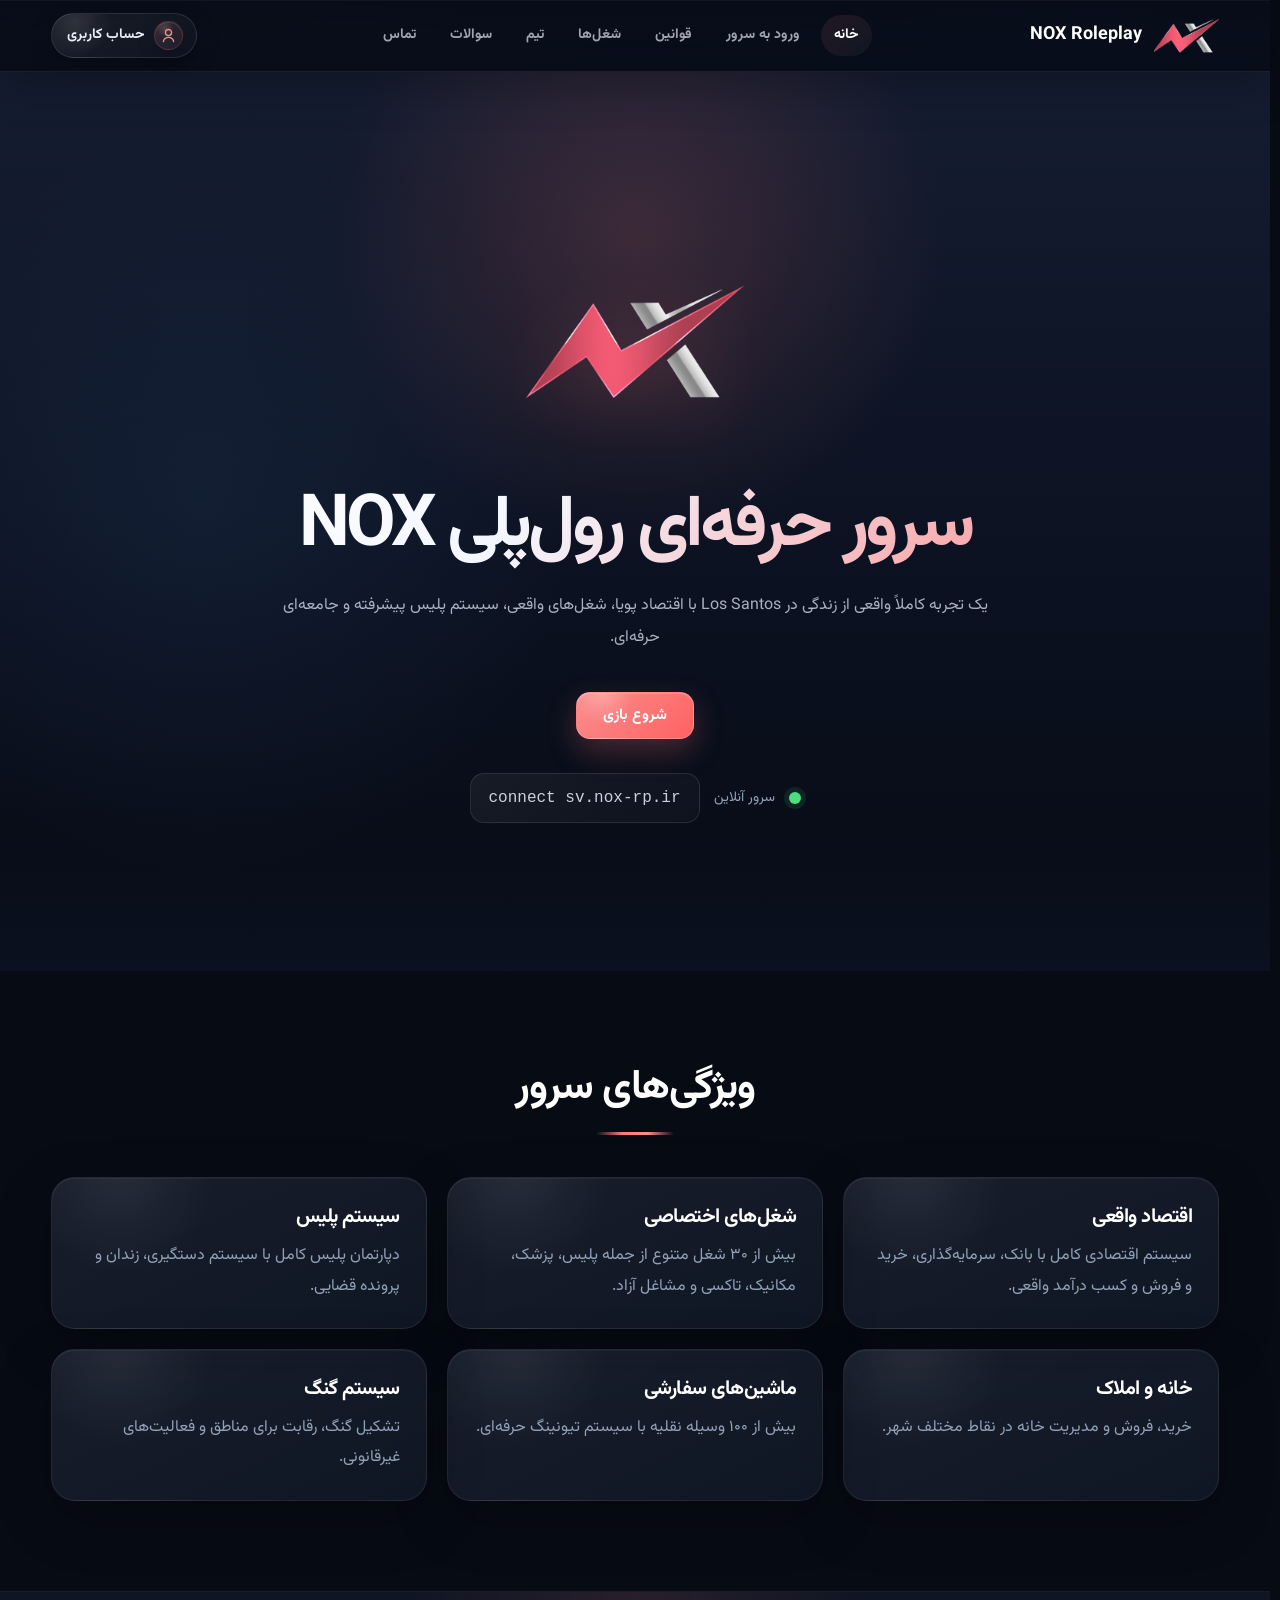
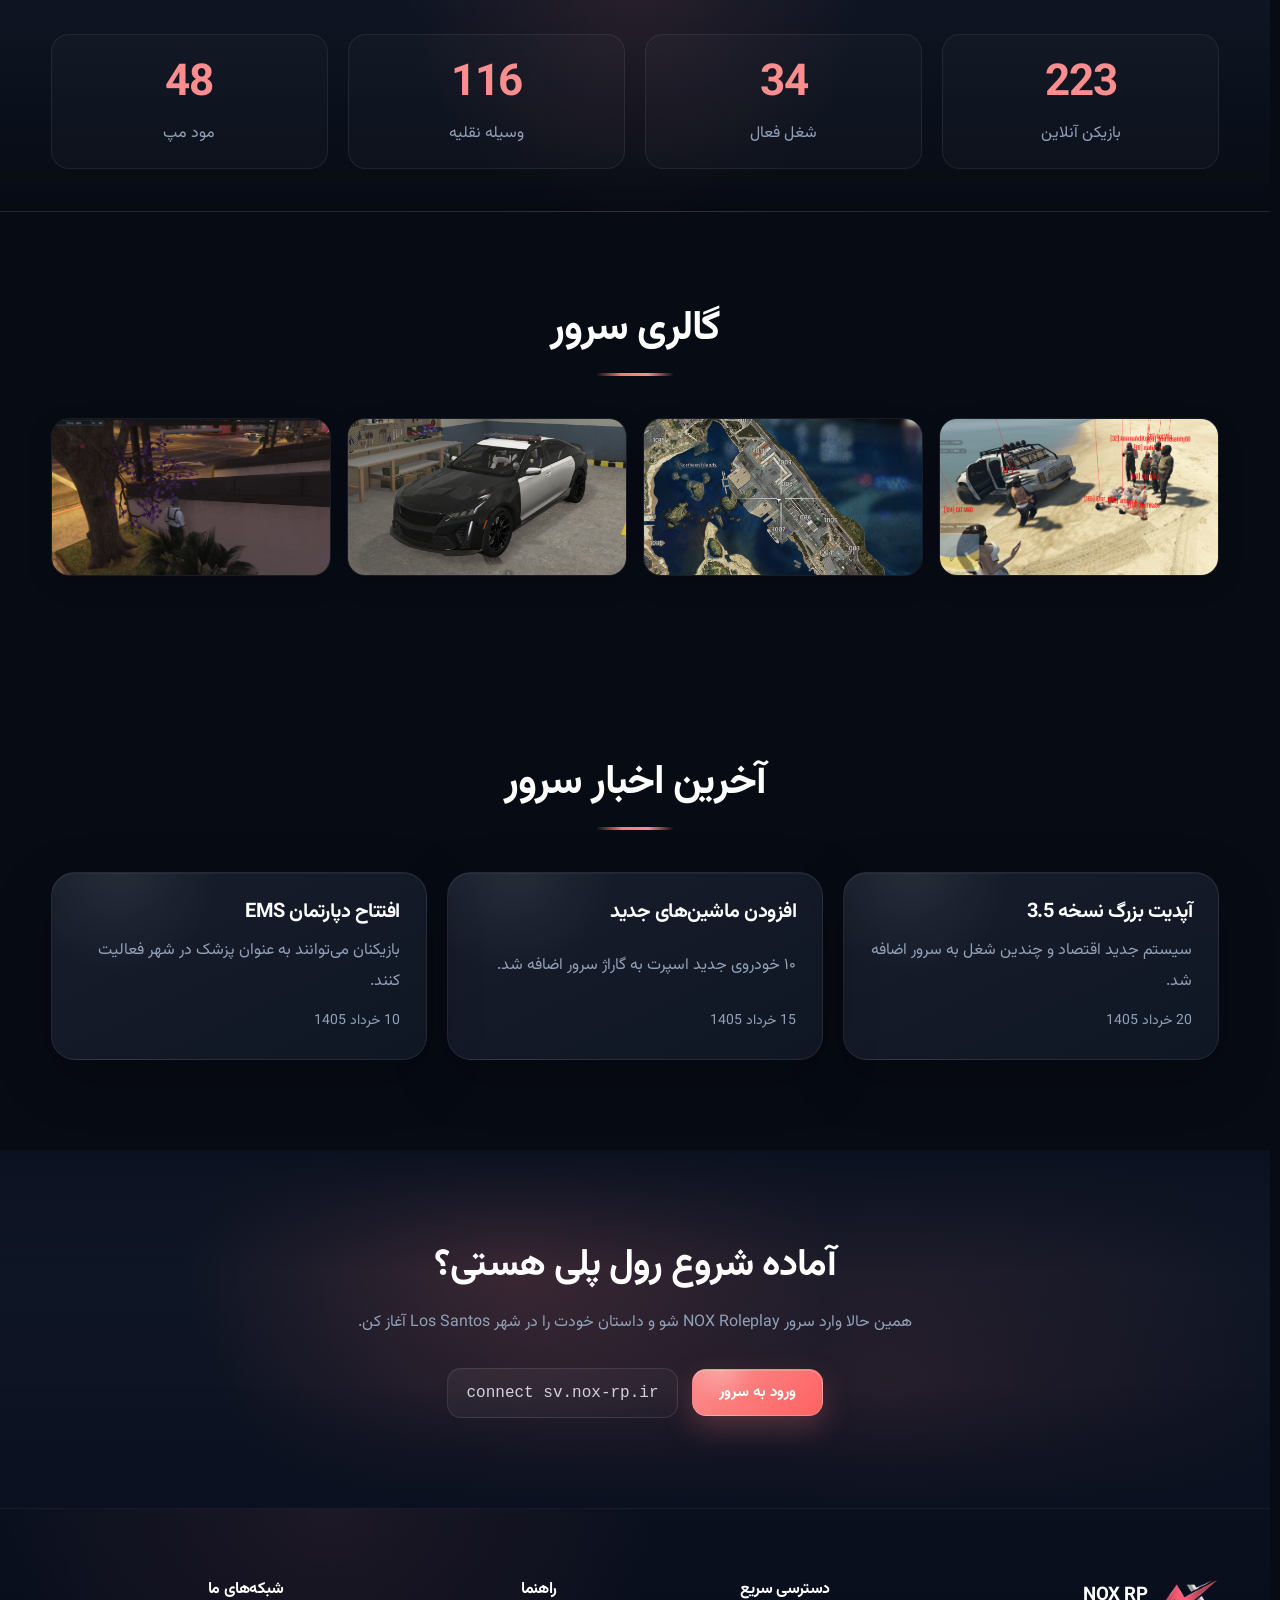
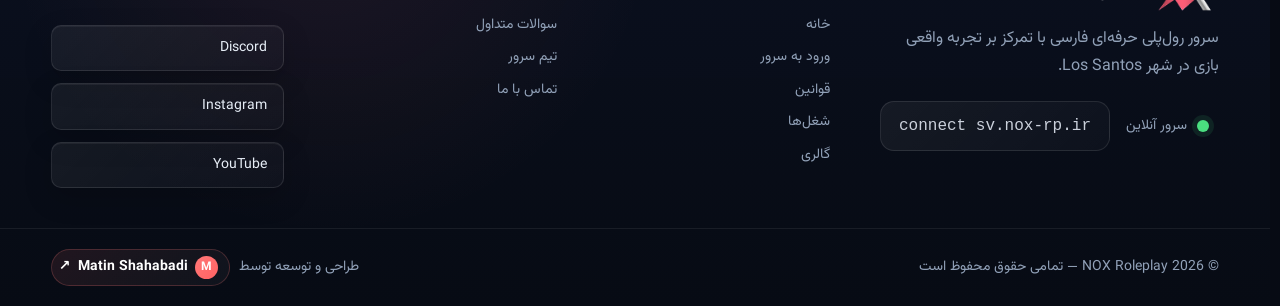
==== commit d6ca8aa7: "feat: release NOX website v1.2.0 with auth flow and responsive UI polish Prepare NOX Roleplay Websit" ====
--- a/index.html
+++ b/index.html
@@ -68,13 +68,10 @@
 
     <div class="container nav-container">
 
-      <div class="logo">
-
-        <img src="assets/logos/logo-navbar.png" alt="NOX Roleplay">
-
+      <a class="logo" href="../index.html" aria-label="صفحه اصلی NOX Roleplay">
+        <img src="../assets/logos/logo-navbar.png" alt="لوگوی NOX Roleplay" width="34" height="34" decoding="async">
         <span>NOX Roleplay</span>
-
-      </div>
+      </a>
 
       <nav class="nav-links" id="navLinks" aria-label="منوی اصلی سایت">
         <a href="index.html" class="active">خانه</a>
@@ -484,6 +481,7 @@
   <div id="toast-container" aria-live="polite" aria-atomic="true"></div>
 
   <script src="assets/js/main.js" defer></script>
+  <script src="assets/js/account.js" defer></script>
   <script src="assets/js/security.js" defer></script>
 
 </body>
--- a/assets/css/style.css
+++ b/assets/css/style.css
@@ -1,20 +1,26 @@
+/* ==========================================================
+   NOX Roleplay — Clean Premium UI System
+   Full style.css replacement
+   Goal: polished UI, calm motion, no duplicate conflict layers
+   ========================================================== */
+
+/* ==========================================================
+   01. Design Tokens
+   ========================================================== */
+
 :root {
-
-  /* --------------------------------------------------------------
-   * Primary Theme
-   * -------------------------------------------------------------- */
+  color-scheme: dark;
+
+  /* Brand */
   --primary: #ff7878;
-  --primary-hover: #fc5b5b;
+  --primary-hover: #ff6262;
   --primary-dark: #e05f5f;
-
-  /* Correct RGB format */
+  --primary-light: #fa8e8e;
+  --primary-lighter: #ffc2c2;
   --primary-rgb: 255, 120, 120;
 
-  /* Primary extra shades */
-  --primary-light: #ff9a9a;
-  --primary-lighter: #ffc2c2;
-
-  /* Primary transparencies */
+  --primary-03: rgba(255, 120, 120, .03);
+  --primary-05: rgba(255, 120, 120, .05);
   --primary-08: rgba(255, 120, 120, .08);
   --primary-10: rgba(255, 120, 120, .10);
   --primary-12: rgba(255, 120, 120, .12);
@@ -25,102 +31,110 @@
   --primary-40: rgba(255, 120, 120, .40);
   --primary-45: rgba(255, 120, 120, .45);
 
-  /* --------------------------------------------------------------
-   * Semantic Colors
-   * -------------------------------------------------------------- */
+  /* Semantic */
   --success: #4ade80;
   --warning: #facc15;
-  --error: #fa3434;
+  --error: #ff5a5a;
   --info: #60a5fa;
 
-  --success-rgb: rgba(34, 197, 94);
-  --error-rgb: rgba(239, 68, 68);
-  --warning-rgb: rgba(245, 158, 11);
-  --info-rgb: rgba(59, 130, 246);
-
-  --success-70: rgba(34, 197, 94, .7);
-  --success-60: rgba(34, 197, 94, .6);
-  --error-70: rgba(239, 68, 68, .7);
-  --error-60: rgba(239, 68, 68, .6);
-
-  /* --------------------------------------------------------------
-   * Background Layers
-   * -------------------------------------------------------------- */
+  --success-rgb: 74, 222, 128;
+  --warning-rgb: 250, 204, 21;
+  --error-rgb: 255, 90, 90;
+  --info-rgb: 96, 165, 250;
+
+  --success-10: rgba(74, 222, 128, .10);
+  --success-20: rgba(74, 222, 128, .20);
+  --success-60: rgba(74, 222, 128, .60);
+  --success-70: rgba(74, 222, 128, .70);
+
+  --warning-10: rgba(250, 204, 21, .10);
+  --warning-20: rgba(250, 204, 21, .20);
+
+  --error-10: rgba(255, 90, 90, .10);
+  --error-20: rgba(255, 90, 90, .20);
+  --error-60: rgba(255, 90, 90, .60);
+  --error-70: rgba(255, 90, 90, .70);
+
+  --info-10: rgba(96, 165, 250, .10);
+  --info-20: rgba(96, 165, 250, .20);
+
+  /* Backgrounds */
   --bg-main: #0b1120;
   --bg-secondary: #111827;
   --bg-tertiary: #151c2c;
-
-  --bg-main-rgb: rgba(11, 17, 32);
-  --bg-secondary-rgb: rgba(17, 24, 39);
-  --bg-tertiary-rgb: rgba(21, 28, 44);
-
-  --bg-main-65: rgba(11, 17, 32, 0.65);
-  --bg-main-0: rgba(11, 17, 32, 0);
-
-  --bg-deep: #0f1626;
+  --bg-deep: #070b14;
   --bg-card-dark: #101726;
   --bg-gradient-dark: #141c30;
 
-  /* Card BG (was missing) */
-  --card-bg: rgba(255, 255, 255, .03);
-
-  /* --------------------------------------------------------------
-   * Borders
-   * -------------------------------------------------------------- */
+  --bg-main-rgb: 11, 17, 32;
+  --bg-secondary-rgb: 17, 24, 39;
+  --bg-tertiary-rgb: 21, 28, 44;
+
+  --bg-main-0: rgba(11, 17, 32, 0);
+  --bg-main-65: rgba(11, 17, 32, .65);
+  --bg-main-80: rgba(11, 17, 32, .80);
+  --bg-main-90: rgba(11, 17, 32, .90);
+
+  /* Glass / Cards */
+  --card-bg: rgba(255, 255, 255, .035);
+  --card-bg-hover: rgba(255, 255, 255, .055);
+  --surface: rgba(17, 24, 39, .74);
+  --surface-strong: rgba(17, 24, 39, .92);
+  --surface-soft: rgba(255, 255, 255, .045);
+
+  /* Borders */
   --border: #253047;
-  --border-light: var(--white-05);
-
-  /* --------------------------------------------------------------
-   * White Transparency System
-   * -------------------------------------------------------------- */
+  --border-soft: rgba(255, 255, 255, .07);
+  --border-medium: rgba(255, 255, 255, .10);
+  --border-strong: rgba(255, 255, 255, .15);
+  --border-light: rgba(255, 255, 255, .05);
+
+  /* White System */
   --white: #ffffff;
-  --white-rgb: rgba(255, 255, 255);
-
-  --white-03: rgba(255, 255, 255, 0.03);
-  --white-04: rgba(255, 255, 255, 0.04);
-  --white-05: rgba(255, 255, 255, 0.05);
-  --white-08: rgba(255, 255, 255, 0.08);
-
-  /* --------------------------------------------------------------
-   * Text Colors
-   * -------------------------------------------------------------- */
+  --white-rgb: 255, 255, 255;
+  --white-03: rgba(255, 255, 255, .03);
+  --white-04: rgba(255, 255, 255, .04);
+  --white-05: rgba(255, 255, 255, .05);
+  --white-08: rgba(255, 255, 255, .08);
+  --white-10: rgba(255, 255, 255, .10);
+  --white-14: rgba(255, 255, 255, .14);
+
+  /* Text */
+  --text-heading: #ffffff;
   --text-main: #e6edf6;
-  --text-muted: #8b9bb3;
-  --text-heading: #ffffff;
-
-  /* --------------------------------------------------------------
-   * Shadows
-   * -------------------------------------------------------------- */
-  --glow: 0 10px 35px rgba(255, 77, 109, .35);
-  --shadow-soft: 0 8px 25px rgba(0, 0, 0, .2);
-  --shadow-hard: 0 4px 15px rgba(0, 0, 0, .55);
-
-  /* --------------------------------------------------------------
-   * Radius
-   * -------------------------------------------------------------- */
-  --radius-sm: 6px;
-  --radius-md: 10px;
+  --text-muted: #91a1b8;
+  --text-soft: #b8c4d8;
+
+  /* Radius */
+  --radius-xs: 8px;
+  --radius-sm: 10px;
+  --radius-md: 14px;
   --radius-lg: 18px;
-  --radius-round: 50%;
-
-  /* --------------------------------------------------------------
-   * Motion / Animation
-   * -------------------------------------------------------------- */
+  --radius-xl: 24px;
+  --radius-2xl: 30px;
+  --radius-round: 999px;
+
+  /* Shadows */
+  --shadow-soft: 0 8px 25px rgba(0, 0, 0, .20);
+  --shadow-medium: 0 18px 45px rgba(0, 0, 0, .34);
+  --shadow-hard: 0 28px 80px rgba(0, 0, 0, .48);
+  --shadow-card: 0 18px 54px rgba(0, 0, 0, .26), inset 0 1px 0 rgba(255, 255, 255, .045);
+  --glow: 0 12px 34px rgba(255, 120, 120, .25);
+
+  /* Motion - calm and short */
+  --ease-out: cubic-bezier(.16, 1, .3, 1);
   --transition-fast: .15s ease;
-  --transition-medium: .25s ease;
-  --transition-slow: .35s ease;
-
-  /* --------------------------------------------------------------
-   * Layout
-   * -------------------------------------------------------------- */
-  --container-width: 1250px;
-}
-
-
-
-/* ===============================
-   Vazirmatn Font
-================================ */
+  --transition-medium: .22s ease;
+  --transition-slow: .32s ease;
+
+  /* Layout */
+  --container-width: 1280px;
+  --navbar-height: 72px;
+}
+
+/* ==========================================================
+   02. Fonts
+   ========================================================== */
 
 @font-face {
   font-family: "Vazirmatn";
@@ -154,2615 +168,77 @@
   font-display: swap;
 }
 
-
-/* ===============================
-   Base Styles
-================================ */
+/* ==========================================================
+   03. Base / Reset
+   ========================================================== */
+
+*,
+*::before,
+*::after {
+  box-sizing: border-box;
+}
+
+html {
+  min-height: 100%;
+  scroll-behavior: smooth;
+  scroll-padding-top: calc(var(--navbar-height) + 18px);
+  background: var(--bg-deep);
+}
 
 body {
-
+  min-height: 100vh;
+  margin: 0;
+  overflow-x: hidden;
+  font-family: "Vazirmatn", system-ui, -apple-system, BlinkMacSystemFont, "Segoe UI", sans-serif;
+  color: var(--text-main);
+  line-height: 1.75;
+  text-rendering: optimizeLegibility;
   -webkit-font-smoothing: antialiased;
   -moz-osx-font-smoothing: grayscale;
-
-  font-family: "Vazirmatn", sans-serif;
-
   background:
-    radial-gradient(circle at 20% 20%, rgba(255, 77, 109, .06), transparent 40%),
-    radial-gradient(circle at 80% 0%, rgba(255, 77, 109, .05), transparent 40%),
-    var(--bg-main);
-
-  color: var(--text-main);
-  line-height: 1.7;
-
-}
-
-
-/* ===============================
-   Container
-================================ */
-
-.container {
-
-  width: 92%;
-  max-width: 1200px;
-  margin: auto;
-
-}
-
-* {
-  user-select: none;
-  -webkit-user-select: none;
-  -ms-user-select: none;
-  margin: 0;
-  padding: 0;
-  box-sizing: border-box;
-}
-
-.navbar {
-  backdrop-filter: blur(15px);
-  background: rgba(11, 17, 32, 0.65);
-  border-bottom: 1px solid var(--white-04);
-  position: sticky;
-  top: 0;
-  z-index: 999;
-}
-
-
-.nav-container {
-
-  display: flex;
-  align-items: center;
-  justify-content: space-between;
-  height: 70px;
-
-}
-
-.logo {
-
-  display: flex;
-  align-items: center;
-  gap: 10px;
-  font-weight: 700;
-  font-size: 18px;
-
-}
-
-.logo img {
-
-  height: 32px;
-  width: auto;
-
-}
-
-html {
-  scroll-behavior: smooth;
-}
-
-
-.nav-links {
-  display: flex;
-  align-items: center;
-  gap: 28px;
-}
-
-.nav-links a {
-  color: var(--text-muted);
-  text-decoration: none;
-  font-size: 15px;
-  position: relative;
-  transition: .25s;
-}
-
-.nav-links a.active {
-  color: var(--primary);
-}
-
-.nav-links a:hover {
-
-  color: var(--text-main);
-
-}
-
-
-.hero {
-
-  /* padding: 120px 0; */
-  text-align: center;
-  position: relative;
-  padding: 140px 0;
+    radial-gradient(circle at 18% 8%, rgba(var(--primary-rgb), .11), transparent 32%),
+    radial-gradient(circle at 82% 0%, rgba(var(--info-rgb), .075), transparent 30%),
+    radial-gradient(circle at 50% 110%, rgba(167, 139, 250, .055), transparent 40%),
+    linear-gradient(180deg, #090e1a 0%, var(--bg-main) 45%, var(--bg-deep) 100%);
+  background-attachment: fixed;
+}
+
+body.menu-open,
+body.auth-open {
   overflow: hidden;
-
-}
-
-.hero::after {
+}
+
+body::before {
   content: "";
-  position: absolute;
-  left: 0;
-  bottom: -1px;
-  width: 100%;
-  height: 160px;
+  position: fixed;
+  inset: 0;
+  z-index: -2;
   pointer-events: none;
-  z-index: 2;
-
-  background: linear-gradient(to bottom,
-      rgba(11, 17, 32, 0),
-      #0b1120);
-}
-
-
-
-@keyframes float {
-  0% {
-    transform: translateY(0px);
-  }
-
-  50% {
-    transform: translateY(-15px);
-  }
-
-
-  100% {
-    transform: translateY(0px);
-  }
-}
-
-.hero-logo {
-  width: clamp(140px, 18vw, 240px);
-  margin-bottom: 24px;
-  opacity: .9;
-  animation: float 4s ease-in-out infinite;
-  filter: drop-shadow(0 0 25px rgba(255, 77, 109, 0.2));
-}
-
-
-.hero-bg {
-  position: absolute;
+  background:
+    linear-gradient(rgba(255, 255, 255, .018) 1px, transparent 1px),
+    linear-gradient(90deg, rgba(255, 255, 255, .014) 1px, transparent 1px);
+  background-size: 72px 72px;
+  mask-image: radial-gradient(circle at 50% 0%, black 0%, transparent 70%);
+}
+
+body::after {
+  content: "";
+  position: fixed;
   inset: 0;
-  background:
-    radial-gradient(circle at 40% 30%, rgba(255, 77, 110, 0.199), transparent 40%),
-    radial-gradient(circle at 70% 60%, rgba(255, 77, 110, 0.164), transparent 45%),
-    linear-gradient(180deg, var(--bg-gradient-dark), #0b1120);
   z-index: -1;
-}
-
-.hero h1 {
-  font-size: 56px;
-  /* کمی بزرگتر برای تأثیرگذاری بیشتر */
-  font-weight: 800;
-  background: linear-gradient(135deg, var(--text-heading) 30%, var(--primary) 100%);
-  -webkit-background-clip: text;
-  -webkit-text-fill-color: transparent;
-  margin-bottom: 18px;
-  letter-spacing: -1px;
-  word-break: keep-all;
-
-}
-
-
-.hero p {
-
-  color: var(--text-muted);
-  max-width: 700px;
-  margin: auto;
-
-}
-
-/* ===============================
-   GLOBAL BUTTON SYSTEM (FIX)
-================================ */
-
-.btn {
-  padding: 12px 28px;
-  border-radius: 12px;
-  font-weight: 600;
-  font-size: 15px;
-  display: inline-flex;
-  align-items: center;
-  justify-content: center;
-
-  cursor: pointer;
-  text-decoration: none;
-
-  border: none;
-  outline: none;
-
-  transition:
-    transform .25s ease,
-    box-shadow .25s ease,
-    background .25s ease,
-    color .25s ease;
-
-  position: relative;
-  overflow: hidden;
-}
-
-/* PRIMARY BUTTON */
-.btn-primary {
-  background: var(--primary);
-  color: var(--text-heading);
-  box-shadow: 0 10px 35px rgba(255, 77, 109, .35);
-}
-
-/* Shimmer */
-.btn-primary::before {
-  content: "";
-  position: absolute;
-  top: 0;
-  left: -100%;
-  width: 45%;
-  height: 100%;
-  background: linear-gradient(to right, transparent, rgba(255, 255, 255, .25), transparent);
-  transform: skewX(-25deg);
-  opacity: 0;
-}
-
-.btn-primary:hover::before {
-  animation: shimmerButton 0.9s ease;
-  opacity: 1;
-}
-
-/* Hover */
-.btn-primary:hover {
-  background: var(--primary-hover);
-  transform: translateY(-4px);
-  box-shadow: 0 15px 45px rgba(255, 77, 109, .45);
-}
-
-/* Active */
-.btn-primary:active {
-  transform: translateY(-1px) scale(.98);
-}
-
-/* Big version */
-.btn-big {
-  padding: 16px 40px;
-  font-size: 18px;
-  border-radius: 14px;
-}
-
-@keyframes shimmerButton {
-  0% {
-    left: -100%;
-  }
-
-  100% {
-    left: 130%;
-  }
-}
-
-.hero-buttons {
-
-  margin: 40px;
-  display: flex;
-  justify-content: center;
-  gap: 15px;
-
-}
-
-.hero-buttons .btn {
-  padding: 12px 28px;
-  border-radius: 10px;
-  text-decoration: none;
-  font-weight: 500;
-  transition: all .25s ease;
-}
-
-/* Fix shimmer overflow */
-.btn.primary {
-  position: relative;
-  overflow: hidden;
-  border-radius: 10px;
-  z-index: 1;
-}
-
-.btn.primary::before {
-  height: 100%;
-  top: 0;
-  left: -60%;
-  width: 50%;
-  background: linear-gradient(to right,
-      transparent,
-      rgba(255, 255, 255, 0.35),
-      transparent);
-}
-
-
-.btn:hover {
-  transform: translateY(-2px);
-}
-
-@keyframes shimmer {
-  0% {
-    left: -100%;
-  }
-
-  100% {
-    left: 100%;
-  }
-}
-
-.primary {
-  position: relative;
-  overflow: hidden;
-  background: var(--primary);
-  color: white;
-  box-shadow: var(--glow);
-
-}
-
-.primary::before {
-  content: "";
-  position: absolute;
-  top: 0;
-  left: -100%;
-  width: 50%;
-  height: 100%;
-  background: linear-gradient(to right,
-      transparent,
-      rgba(255, 255, 255, 0.2),
-      transparent);
-  transform: skewX(-25deg);
-  transition: 0.5s;
-}
-
-.primary:hover::before {
-  animation: shimmer 0.8s infinite;
-}
-
-
-
-.primary:hover {
-  background: var(--primary-hover);
-  transform: translateY(-3px);
-  box-shadow: 0 14px 40px rgba(255, 77, 109, .45);
-}
-
-
-.discord {
-
-  background: var(--bg-secondary);
-
-}
-
-.cards {
-
-  display: grid;
-  grid-template-columns: repeat(3, 1fr);
-  gap: 20px;
-
-}
-
-.card {
-  background: linear-gradient(145deg, #151c2c, #111827);
-  padding: 28px;
-  border-radius: 14px;
-  border: 1px solid var(--white-04);
-  transition: all .35s ease;
-  cursor: pointer;
-}
-
-
-.card:hover {
-  transform: translateY(-8px);
-  border-color: rgba(255, 77, 109, 0.4);
-  /* یک سایه رنگی متناسب با رنگ اصلی */
-  box-shadow: 0 20px 40px rgba(0, 0, 0, 0.4), 0 0 20px rgba(255, 120, 120, 0.1);
-}
-
-
-
-
-.stats {
-  background: linear-gradient(180deg, #111827, #0b1120);
-  padding: 40px;
-  border-top: 1px solid var(--white-03);
-  border-bottom: 1px solid var(--white-03);
-}
-
-
-.stat p {
-  color: var(--text-muted);
-  margin-top: 6px;
-}
-
-.stats-grid {
-
-  display: grid;
-  grid-template-columns: repeat(4, 1fr);
-  text-align: center;
-
-}
-
-.stat h3 {
-
-  font-size: 32px;
-  color: var(--primary);
-
-}
-
-.gallery-item {
-  overflow: hidden;
-  border-radius: 12px;
-  aspect-ratio: 16/9;
-  border: 1px solid var(--white-05);
-}
-
-
-.gallery-item img {
-  width: 100%;
-  height: 100%;
-  object-fit: cover;
-  transition: .5s;
-}
-
-.gallery-btn {
-  margin-top: 40px;
-  display: flex;
-  justify-content: center;
-}
-
-.gallery-grid {
-  margin-top: 30px;
-  display: grid;
-  grid-template-columns: repeat(4, 1fr);
-  gap: 15px;
-}
-
-.gallery-grid img {
-  width: 100%;
-  border-radius: 10px;
-}
-
-.footer {
-
-  background: #0b1120;
-
-  margin-top: 0;
-
-  padding-top: 70px;
-
-  border-top: 1px solid var(--white-05);
-
-}
-
-.footer-grid {
-  display: grid;
-  grid-template-columns: 1.5fr 1fr 1fr 1fr;
-  gap: 40px;
-}
-
-
-.footer-brand p {
-
-  margin-top: 12px;
-
-  color: var(--text-muted);
-
-  max-width: 320px;
-
-}
-
-.footer-server {
-
-  margin-top: 20px;
-
-  display: flex;
-
-  flex-direction: column;
-
-  gap: 10px;
-}
-
-.footer-status-row {
-  display: flex;
-  align-items: center;
-  gap: 8px;
-  direction: rtl;
-}
-
-.footer-logo {
-
-  display: flex;
-  align-items: center;
-  gap: 10px;
-
-}
-
-.footer-logo img {
-
-  height: 34px;
-
-}
-
-/* .footer-ip {
-
-  display: inline-block;
-
-  background: var(--card-bg);
-
-  border: 1px solid var(--border);
-
-  padding: 10px 16px;
-
-  border-radius: 8px;
-
-  font-family: monospace;
-
-  font-size: 14px;
-
-  color: var(--text-muted);
-
-} */
-
-.footer-ip {
-  cursor: pointer;
-  position: relative;
-  overflow: hidden;
-  transition:
-    transform .2s ease,
-    border-color .2s ease,
-    box-shadow .25s ease,
-    background .25s ease;
-  width: fit-content;
-
-}
-
-.footer-ip:hover {
-  transform: translateY(-3px);
-  border-color: var(--primary);
-  box-shadow:
-    0 6px 20px rgba(0, 0, 0, .35),
-    0 0 12px var(--primary-25);
-}
-
-.footer-ip::before {
-  content: "";
-  position: absolute;
-  width: 20px;
-  height: 20px;
-  left: var(--ripple-x);
-  top: var(--ripple-y);
-  background: var(--primary-35);
-  border-radius: 50%;
-  transform: scale(0) translate(-50%, -50%);
-  opacity: 0;
-}
-
-.footer-links a {
-
-  display: block;
-
-  color: var(--text-muted);
-
-  text-decoration: none;
-
-  margin-top: 8px;
-
-  font-size: 14px;
-
-  transition: .25s;
-
-}
-
-.footer-links a:hover {
-
-  color: var(--primary);
-
-  transform: translateX(-3px);
-
-}
-
-.footer-social {
-
-  display: flex;
-  flex-direction: column;
-  gap: 12px;
-
-}
-
-.social-btn {
-
-  display: inline-block;
-
-  margin-top: 10px;
-
-  padding: 10px 16px;
-
-  border-radius: 8px;
-
-  background: var(--card-bg);
-
-  border: 1px solid var(--border);
-
-  color: var(--text-muted);
-
-  text-decoration: none;
-
-  font-size: 14px;
-
-  transition: .25s;
-
-}
-
-.social-btn:hover {
-
-  background: var(--primary);
-
-  color: white;
-
-  border-color: var(--primary);
-
-}
-
-.footer-bottom {
-
-  margin-top: 40px;
-
-  padding: 20px 0;
-
-  border-top: 1px solid var(--white-05);
-
-}
-
-.footer-bottom-grid {
-
-  display: flex;
-
-  justify-content: space-between;
-
-  align-items: center;
-
-  color: var(--text-muted);
-
-  font-size: 14px;
-
-}
-
-.copyright {
-  text-align: center;
-  margin-top: 30px;
-  color: var(--text-muted);
-}
-
-/* ========================= HAMBURGER (NOX PRO) ========================= */
-
-/* دسکتاپ: مخفی */
-.hamburger {
-  display: none;
-  width: 42px;
-  height: 42px;
-  border-radius: 12px;
-  background: var(--card-bg);
-  border: 1px solid var(--border);
-  align-items: center;
-  justify-content: center;
-  flex-direction: column;
-  gap: 6px;
-  cursor: pointer;
-  transition: var(--transition-medium);
-  z-index: 1100;
-}
-
-.hamburger span {
-  width: 22px;
-  height: 2px;
-  background: var(--text-main);
-  border-radius: 3px;
-  transition: var(--transition-medium);
-}
-
-/* Hover */
-.hamburger:hover {
-  background: var(--primary-12);
-  border-color: var(--primary-35);
-}
-
-/* Active → Close (X) Animation */
-.hamburger.active span:nth-child(1) {
-  transform: translateY(7px) rotate(45deg);
-}
-
-.hamburger.active span:nth-child(2) {
-  opacity: 0;
-}
-
-.hamburger.active span:nth-child(3) {
-  transform: translateY(-7px) rotate(-45deg);
-}
-
-/* =====================================
-   MOBILE NAVIGATION – MODERN OVERLAY UI
-===================================== */
-@media (max-width: 768px) {
-
-  /* نمایش همبرگر */
-  .hamburger {
-    display: flex;
-  }
-
-  /* پنل موبایل */
-  .nav-links.open {
-    display: flex !important;
-    flex-direction: column;
-
-    position: fixed;
-    top: 0;
-    right: 0;
-
-    width: 280px;
-    height: 100vh;
-
-    padding: 90px 32px;
-    gap: 16px;
-
-    background: rgba(11, 17, 32, 0.90);
-    backdrop-filter: blur(18px);
-
-    border-left: 1px solid var(--white-05);
-    box-shadow: -10px 0 40px rgba(0, 0, 0, 0.55);
-
-    z-index: 1000;
-
-    transform: translateX(100%);
-    animation: menuSlide .45s cubic-bezier(0.25, 0.1, 0.25, 1) forwards;
-  }
-
-  /* Overlay تاریک پشت منو */
-  .mobile-overlay {
-    position: fixed;
-    inset: 0;
-    background: rgba(0, 0, 0, 0.45);
-    backdrop-filter: blur(4px);
-    opacity: 0;
-    visibility: hidden;
-    transition: .3s ease;
-    z-index: 900;
-  }
-
-  .mobile-overlay.show {
-    opacity: 1;
-    visibility: visible;
-  }
-
-
-
-  /* پنهان کردن nav دسکتاپ */
-  .nav-links {
-    display: none;
-  }
-
-
-
-  /* لینک‌ها داخل منو */
-  .nav-links.open a {
-    font-size: 18px;
-    padding: 12px 16px;
-    border-radius: 10px;
-    color: var(--text-muted);
-    transition: .25s ease;
-    width: 100%;
-    text-align: right;
-  }
-
-  .nav-links.open a:hover {
-    background: var(--white-05);
-    color: var(--text-main);
-  }
-
-  .nav-links.open a.active {
-    background: var(--primary-10);
-    color: var(--primary);
-  }
-
-  /* انیمیشن */
-  @keyframes menuSlide {
-    from {
-      transform: translateX(100%);
-      opacity: 0.4;
-    }
-
-    to {
-      transform: translateX(0);
-      opacity: 1;
-    }
-  }
-}
-
-section {
-  padding: 90px 0;
-  position: relative;
-}
-
-
-.section-title {
-  text-align: center;
-  margin-bottom: 40px;
-  font-size: 32px;
-}
-
-.reveal {
-  opacity: 0;
-  transform: translateY(40px);
-  transition: 0.6s;
-}
-
-.reveal.active {
-  opacity: 1;
-  transform: translateY(0);
-}
-
-.gallery-item:hover img {
-  transform: scale(1.12);
-}
-
-.news-grid {
-  display: grid;
-  grid-template-columns: repeat(3, 1fr);
-  gap: 20px;
-  margin-top: 40px;
-}
-
-.news-card {
-  background: linear-gradient(160deg, #151c2c, #101726);
-  padding: 25px;
-  border-radius: 14px;
-  border: 1px solid var(--white-04);
-  transition: .35s;
-  display: flex;
-  flex-direction: column;
-  justify-content: space-between;
-  min-height: 160px;
-}
-
-.news-card:hover {
-  transform: translateY(-6px);
-  border-color: rgba(255, 77, 109, .4);
-  box-shadow: 0 18px 40px rgba(0, 0, 0, .4);
-}
-
-
-.news-date {
-  display: block;
-  margin-top: 10px;
-  color: var(--text-muted);
-  font-size: 14px;
-}
-
-.cta {
-  position: relative;
-  overflow: hidden;
-  text-align: center;
-}
-
-.cta::before,
-.cta::after {
-
-  content: "";
-  position: absolute;
-  left: 0;
-  width: 100%;
-  height: 120px;
   pointer-events: none;
-  z-index: 1;
-
-}
-
-.cta::before {
-
-  top: -1px;
-
-  background: linear-gradient(to bottom,
-      var(--bg-main),
-      rgba(11, 17, 32, 0));
-
-}
-
-.cta::after {
-
-  bottom: -1px;
-
-  background: linear-gradient(to top,
-      #0b1120,
-      rgba(11, 17, 32, 0));
-
-}
-
-.cta-bg {
-  position: absolute;
-  inset: 0;
-  background:
-    radial-gradient(circle at 40% 30%, rgba(255, 77, 109, .22), transparent 40%),
-    radial-gradient(circle at 70% 70%, rgba(255, 77, 109, .12), transparent 45%),
-    linear-gradient(180deg, #111827, #0b1120);
-  z-index: -1;
-}
-
-
-.cta-content {
-  max-width: 700px;
-}
-
-.cta h2 {
-  font-size: 36px;
-  margin-bottom: 15px;
-}
-
-.cta p {
-  color: var(--text-muted);
-  margin-bottom: 30px;
-}
-
-.cta-actions {
-  display: flex;
-  gap: 20px;
-  justify-content: center;
-  align-items: center;
-  flex-wrap: wrap;
-}
-
-.cta-ip {
-  background: var(--card-bg);
-  border: 1px solid var(--border);
-  padding: 12px 18px;
-  border-radius: 8px;
-  font-family: monospace;
-  color: var(--text-muted);
-}
-
-.big {
-  padding: 16px 40px;
-  font-size: 18px;
-}
-
-/* ===============================
-   Simple Server Status (text + animated dot)
-================================ */
-
-.server-status {
-  display: flex;
-  align-items: center;
-  gap: 8px;
-  justify-content: center;
-}
-
-.server-status-group {
-  display: flex;
-  align-items: center;
-  gap: 16px;
-  justify-content: center;
-}
-
-.status-text {
-  font-size: 14px;
-  color: var(--text-muted);
-}
-
-/* دایره */
-.status-dot {
-  width: 12px;
-  height: 12px;
-  border-radius: 50%;
-  position: relative;
-}
-
-/* آنلاین */
-.status-dot.online {
-  background: var(--success);
-  box-shadow: 0 0 10px var(--success-70);
-  animation: pulseGreen 1.6s infinite ease-in-out;
-}
-
-/* آفلاین */
-.status-dot.offline {
-  background: var(--error);
-  box-shadow: 0 0 10px var(--error-70);
-  animation: pulseRed 1.6s infinite ease-in-out;
-}
-
-/* Pulse animations */
-@keyframes pulseGreen {
-  0% {
-    box-shadow: 0 0 0 0 rgba(34, 197, 94, .45);
-  }
-
-  70% {
-    box-shadow: 0 0 0 10px rgba(34, 197, 94, 0);
-  }
-
-  100% {
-    box-shadow: 0 0 0 0 rgba(34, 197, 94, 0);
-  }
-}
-
-@keyframes pulseRed {
-  0% {
-    box-shadow: 0 0 0 0 rgba(239, 68, 68, .45);
-  }
-
-  70% {
-    box-shadow: 0 0 0 10px rgba(239, 68, 68, 0);
-  }
-
-  100% {
-    box-shadow: 0 0 0 0 rgba(239, 68, 68, 0);
-  }
-}
-
-
-.server-ip,
-.footer-ip,
-.cta-ip {
-
-  background: var(--card-bg);
-  padding: 10px 18px;
-  border-radius: 10px;
-  border: 1px solid var(--border);
-  font-family: monospace;
-
-  cursor: pointer;
-  position: relative;
-  overflow: hidden;
-
-  transition:
-    transform .2s ease,
-    border-color .2s ease,
-    box-shadow .25s ease,
-    background .25s ease;
-
-}
-
-/* hover interaction */
-
-.server-ip:hover,
-.footer-ip:hover,
-.cta-ip:hover {
-  transform: translateY(-3px) scale(1);
-  border-color: var(--primary);
-  box-shadow:
-    0 6px 20px rgba(0, 0, 0, .35),
-    0 0 12px var(--primary-25);
-}
-
-/* click animation */
-
-.copy-animate {
-
-  animation: copyPress .35s ease;
-
-}
-
-@keyframes copyPress {
-
-  0% {
-    transform: translateY(-3px) scale(1);
-  }
-
-  40% {
-    transform: translateY(-3px) scale(.9);
-  }
-
-  100% {
-    transform: translateY(-3px) scale(1);
-  }
-
-}
-
-/* ripple effect */
-
-.server-ip::before,
-.footer-ip::before,
-.cta-ip::before {
-
-  content: "";
-  position: absolute;
-
-  width: 20px;
-  height: 20px;
-
-  left: var(--ripple-x);
-  top: var(--ripple-y);
-
-  background: var(--primary-35);
-
-  border-radius: 50%;
-
-  transform: translate(-50%, -50%) scale(0);
-
-  opacity: 0;
-
-  pointer-events: none;
-
-}
-
-.copy-ripple::before {
-  animation: ripple .6s ease-out;
-}
-
-@keyframes ripple {
-
-  0% {
-    transform: translate(-50%, -50%) scale(0);
-    opacity: .6;
-  }
-
-  100% {
-    transform: translate(-50%, -50%) scale(12);
-    opacity: 0;
-  }
-
-}
-
-
-
-/* tooltip */
-
-.copy-success::after {
-
-  content: "کپی شد ✅";
-
-  position: absolute;
-  top: -38px;
-  left: 50%;
-
-  transform: translateX(-50%);
-
-  background: var(--primary);
-
-  color: white;
-
-  font-size: 12px;
-
-  padding: 5px 10px;
-
-  border-radius: 6px;
-
-  white-space: nowrap;
-
-  animation: fadeCopy 1.5s ease;
-}
-
-@keyframes fadeCopy {
-
-  0% {
-    opacity: 0;
-    transform: translate(-50%, 10px);
-  }
-
-  20% {
-    opacity: 1;
-    transform: translate(-50%, 0);
-  }
-
-  80% {
-    opacity: 1;
-  }
-
-  100% {
-    opacity: 0;
-    transform: translate(-50%, -10px);
-  }
-
-}
-
-::-webkit-scrollbar {
-  width: 8px;
-}
-
-::-webkit-scrollbar-track {
-  background: var(--bg-main);
-}
-
-::-webkit-scrollbar-thumb {
-  background: var(--border);
-  border-radius: 10px;
-}
-
-::-webkit-scrollbar-thumb:hover {
-  background: var(--primary-dark);
-}
-
-/* ===============================
-   Toast Notifications (Pro UI)
-================================ */
-
-#toast-container {
-  pointer-events: none;
-
-  position: fixed;
-  bottom: 28px;
-  left: 28px;
-
-  display: flex;
-  flex-direction: column;
-  gap: 14px;
-
-  z-index: 9999;
-
-}
-
-/* Toast */
-
-.toast {
-  pointer-events: auto;
-
-  position: relative;
-
-  display: flex;
-  align-items: center;
-  gap: 14px;
-
-  min-width: 280px;
-  max-width: 340px;
-
-  padding: 16px 18px;
-
-  overflow: hidden;
-  border-radius: 12px;
-  background: rgba(21, 28, 44, .75);
-  backdrop-filter: blur(14px);
-
-  border: 1px solid var(--white-05);
-
-  box-shadow:
-    0 12px 35px rgba(0, 0, 0, .45),
-    0 0 25px var(--primary-08);
-
-  transform: translateX(-120%);
-  opacity: 0;
-
-  animation:
-    toastIn .45s cubic-bezier(.2, .8, .2, 1) forwards,
-    toastFloat .4s ease;
-
-  overflow: hidden;
-
-}
-
-@keyframes toastFloat {
-
-  from {
-    transform: translateX(-120%) translateY(10px) scale(.95);
-  }
-
-  to {
-    transform: translateX(0) translateY(0) scale(1);
-  }
-
-}
-
-.toast-close {
-
-  display: flex;
-  align-items: center;
-  justify-content: center;
-
-  margin-right: auto;
-
-  width: 28px;
-  height: 28px;
-
-  cursor: pointer;
-
-  font-size: 14px;
-  font-weight: 500;
-
-  color: rgba(255, 255, 255, .65);
-
-  border-radius: 8px;
-
-  transition:
-    opacity .25s ease,
-    transform .2s ease,
-    background .25s ease,
-    color .25s ease;
-
-}
-
-.toast-close:hover {
-
-  color: #fff;
-  background: var(--white-08);
-
-  transform: scale(1.08);
-
-}
-
-.toast-close:active {
-
-  transform: scale(.92);
-
-}
-
-/* Accent bar */
-
-.toast::before {
-
-  content: "";
-  position: absolute;
-
-  left: 0;
-  top: 0;
-  bottom: 0;
-
-  width: 5px;
-
-  box-shadow: 0 0 10px var(--success-60);
-
-  background: var(--primary);
-
-  border-top-left-radius: 12px;
-  border-bottom-left-radius: 12px;
-
-}
-
-/* Icon */
-
-.toast-icon {
-
-  font-size: 20px;
-
-  display: flex;
-  align-items: center;
-  justify-content: center;
-
-}
-
-/* Text */
-
-.toast-text {
-
-  font-size: 14px;
-  color: var(--text-main);
-
-}
-
-/* Progress bar */
-
-.toast::after {
-
-  content: "";
-
-  position: absolute;
-
-  bottom: 0;
-
-  left: 6px;
-  width: calc(100% - 12px);
-
-  height: 3px;
-
-  background: linear-gradient(90deg, var(--primary), #ff9a9a);
-
-  transform-origin: left;
-
-  animation: toastProgress 3.35s linear forwards;
-
-  border-bottom-left-radius: 12px;
-  border-bottom-right-radius: 12px;
-
-}
-
-
-/* Success variant */
-
-.toast.success::before {
-  background: var(--success);
-}
-
-.toast.success::after {
-  background: linear-gradient(90deg, var(--success), #4ade80);
-}
-
-/* Hover pause */
-
-.toast:hover::after {
-  animation-play-state: paused;
-}
-
-/* Hide animation */
-
-.toast.hide {
-
-  animation: toastOut .35s ease forwards;
-
-}
-
-/* Animations */
-
-@keyframes toastIn {
-
-  from {
-
-    transform: translateX(-120%) scale(.95);
-    opacity: 0;
-
-  }
-
-  to {
-
-    transform: translateX(0) scale(1);
-    opacity: 1;
-
-  }
-
-}
-
-@keyframes toastOut {
-
-  0% {
-    transform: translateX(0) scale(1);
-    opacity: 1;
-  }
-
-  40% {
-    transform: translateX(-10px) scale(.98);
-    opacity: .9;
-  }
-
-  100% {
-    transform: translateX(-120%) scale(.92);
-    opacity: 0;
-  }
-
-}
-
-@keyframes toastProgress {
-
-  from {
-    transform: scaleX(1);
-  }
-
-  to {
-    transform: scaleX(0);
-  }
-
-}
-
-/* ===============================
-   JOIN STEPS PRO UI
-================================ */
-
-.join-steps {
-  margin-top: 20px;
-}
-
-.steps-wrapper {
-
-  display: grid;
-  grid-template-columns: repeat(3, 1fr);
-  gap: 30px;
-
-  position: relative;
-
-}
-
-/* connection line */
-
-.steps-wrapper::before {
-
-  content: "";
-
-  position: absolute;
-
-  top: 45px;
-  left: 10%;
-  right: 10%;
-
-  height: 2px;
-
-  background: linear-gradient(90deg,
-      transparent,
-      var(--primary-35),
-      transparent);
-
-  z-index: 0;
-
-}
-
-/* step card */
-
-.step-card {
-
-  position: relative;
-
-  background: linear-gradient(145deg, #151c2c, #111827);
-
-  border: 1px solid var(--white-04);
-
-  border-radius: 16px;
-
-  padding: 30px;
-
-  min-height: 200px;
-
-  display: flex;
-  flex-direction: column;
-
-  transition: .35s;
-
-  z-index: 1;
-
-}
-
-/* hover */
-
-.step-card:hover {
-
-  transform: translateY(-10px);
-
-  border-color: var(--primary-40);
-
-  box-shadow:
-    0 25px 50px rgba(0, 0, 0, .45),
-    0 0 20px var(--primary-12);
-
-}
-
-/* step number */
-
-.step-number {
-
-  position: absolute;
-
-  top: -14px;
-  right: 25px;
-
-  width: 36px;
-  height: 36px;
-
-  display: flex;
-  align-items: center;
-  justify-content: center;
-
-  border-radius: 10px;
-
-  background: var(--primary);
-
-  color: white;
-
-  font-weight: 700;
-
-  box-shadow: var(--glow);
-
-}
-
-/* title */
-
-.step-card h3 {
-
-  margin-bottom: 10px;
-  font-size: 20px;
-
-}
-
-/* text */
-
-.step-card p {
-
-  color: var(--text-muted);
-
-}
-
-/* push bottom elements */
-
-.step-btn,
-.step-ip {
-
-  margin-top: auto;
-
-}
-
-.step-btn {
-  margin-top: 18px;
-  width: fit-content;
-}
-
-.step-ip {
-  margin-top: 18px;
-}
-
-/* ===============================
-   Rules
-================================ */
-
-.rules-nav {
-
-  display: flex;
-  gap: 15px;
-  justify-content: center;
-  margin-bottom: 40px;
-  flex-wrap: wrap;
-
-}
-
-.rule-nav-btn {
-
-  background: var(--card-bg);
-  border: 1px solid var(--border);
-
-  padding: 10px 18px;
-  border-radius: 8px;
-
-  text-decoration: none;
-  color: var(--text-muted);
-
-  transition: .25s;
-
-}
-
-.rule-nav-btn:hover {
-
-  background: var(--primary);
-  color: white;
-
-}
-
-.rule-head {
-
-  display: flex;
-  justify-content: space-between;
-  align-items: center;
-  margin-bottom: 10px;
-
-}
-
-.rule-id {
-
-  background: var(--primary);
-  color: white;
-
-  width: 26px;
-  height: 26px;
-
-  display: flex;
-  align-items: center;
-  justify-content: center;
-
-  border-radius: 6px;
-  font-size: 13px;
-
-}
-
-.rule-badge {
-
-  padding: 4px 10px;
-  border-radius: 6px;
-  font-size: 12px;
-
-}
-
-.rule-badge.danger {
-  background: var(--error);
-  color: white;
-}
-
-.rule-badge.warning {
-  background: var(--warning);
-  color: white;
-}
-
-.rule-badge.info {
-  background: var(--info);
-  color: white;
-}
-
-/* ===============================
-   TEAM MODERN UI
-================================ */
-
-.team-grid {
-
-  display: grid;
-  grid-template-columns: repeat(4, 1fr);
-  gap: 30px;
-  margin-top: 40px;
-
-}
-
-/* card */
-
-.team-card {
-
-  text-align: center;
-
-  padding: 34px 22px;
-
-  background: linear-gradient(160deg, #151c2c, var(--bg-deep));
-
-  border: 1px solid var(--white-05);
-
-  border-radius: 18px;
-
-  transition:
-    transform .35s ease,
-    box-shadow .35s ease,
-    border-color .35s ease;
-
-  position: relative;
-
-  transform-style: preserve-3d;
-
-}
-
-.team-card:hover {
-
-  transform:
-    translateY(-12px) rotateX(4deg) rotateY(-4deg) scale(1.02);
-
-  border-color: var(--primary-45);
-
-  box-shadow:
-    0 35px 80px rgba(0, 0, 0, .55),
-    0 0 35px var(--primary-18);
-
-}
-
-/* avatar wrapper */
-
-.team-avatar {
-
-  position: relative;
-
-  width: 120px;
-  height: 120px;
-
-  margin: auto;
-  margin-bottom: 18px;
-
-  border-radius: 50%;
-
-  padding: 4px;
-
-  background: linear-gradient(135deg,
-      var(--primary),
-      #ff9a9a,
-      #ffc2c2);
-
-  background-size: 200% 200%;
-
-  animation: avatarRing 6s linear infinite;
-
-  transition: transform .35s ease;
-
-}
-
-.team-card:hover .team-avatar {
-
-  transform: scale(1.08);
-
-}
-
-@keyframes avatarRing {
-
-  0% {
-    background-position: 0% 50%;
-  }
-
-  100% {
-    background-position: 200% 50%;
-  }
-
-}
-
-/* avatar image */
-
-.team-avatar img {
-
-  width: 100%;
-  height: 100%;
-
-  border-radius: 50%;
-
-  object-fit: cover;
-
-  display: block;
-
-}
-
-.team-avatar::before {
-
-  content: "";
-
-  position: absolute;
-
-  bottom: 6px;
-  left: 6px;
-
-  width: 14px;
-  height: 14px;
-
-  background: var(--success);
-
-  border-radius: 50%;
-
-  border: 2px solid #0b1120;
-
-  box-shadow: 0 0 10px var(--success-70);
-
-}
-
-/* glow */
-
-.team-avatar::after {
-
-  content: "";
-
-  position: absolute;
-
-  inset: -10px;
-
-  border-radius: 50%;
-
-  background: radial-gradient(circle,
-      var(--primary-45),
-      var(--primary-12),
-      transparent 70%);
-
-  opacity: 0;
-
-  transition: opacity .35s ease;
-
-  z-index: -1;
-
-}
-
-.team-card:hover .team-avatar::after {
-
-  opacity: 1;
-
-  animation: avatarGlow 2.5s ease-in-out infinite;
-
-}
-
-@keyframes avatarGlow {
-
-  0% {
-    transform: scale(.95);
-    opacity: .6;
-  }
-
-  50% {
-    transform: scale(1.1);
-    opacity: 1;
-  }
-
-  100% {
-    transform: scale(.95);
-    opacity: .6;
-  }
-
-}
-
-.team-card:hover .team-avatar::after {
-
-  opacity: 1;
-
-}
-
-/* name */
-
-.team-name {
-
-  font-size: 18px;
-  font-weight: 700;
-
-  margin-bottom: 6px;
-
-}
-
-/* role text */
-
-.team-role {
-
-  font-size: 13px;
-  color: var(--text-muted);
-
-}
-
-/* role badge */
-
-.role-badge {
-
-  position: absolute;
-
-  top: 14px;
-  left: 14px;
-
-  font-size: 12px;
-
-  padding: 4px 10px;
-
-  border-radius: 20px;
-
-  font-weight: 600;
-
-}
-
-/* roles */
-
-.role-owner {
-  background: var(--error);
-  color: white;
-}
-
-.role-admin {
-  background: var(--warning);
-  color: white;
-}
-
-.role-dev {
-  background: var(--info);
-  color: white;
-}
-
-.role-mod {
-  background: var(--success);
-  color: white;
-}
-
-/* ===============================
-   FAQ Section
-================================ */
-
-.faq-section {
-  padding: 50px 0;
-}
-
-/* ===============================
-   Search
-================================ */
-
-.faq-search {
-  margin-bottom: 40px;
-  display: flex;
-  justify-content: center;
-}
-
-.faq-search input {
-
-  width: 100%;
-  max-width: 520px;
-
-  padding: 15px 18px;
-
-  border-radius: 12px;
-
-  border: 1px solid var(--border);
-
-  background: var(--card-bg);
-
-  color: var(--text-main);
-
-  font-family: inherit;
-
-  font-size: 14px;
-
-  outline: none;
-
-  transition:
-    border .25s ease,
-    box-shadow .25s ease,
-    transform .15s ease;
-
-}
-
-.faq-search input:focus {
-
-  border-color: var(--primary);
-
-  box-shadow: 0 0 0 3px rgba(255, 77, 109, .15);
-
-}
-
-/* ===============================
-   FAQ List
-================================ */
-
-.faq-list {
-
-  display: flex;
-  flex-direction: column;
-
-  gap: 14px;
-
-}
-
-/* ===============================
-   FAQ Item
-================================ */
-
-.faq-item {
-
-  background: linear-gradient(145deg, #151c2c, #111827);
-
-  border-radius: 14px;
-
-  border: 1px solid var(--white-05);
-
-  overflow: hidden;
-
-  transition:
-    border .25s ease,
-    transform .2s ease,
-    box-shadow .25s ease;
-
-}
-
-.faq-item:hover {
-
-  border-color: var(--primary-45);
-
-  transform: translateY(-2px);
-
-  box-shadow: 0 8px 25px rgba(0, 0, 0, .35);
-
-}
-
-/* ===============================
-   Question
-================================ */
-
-.faq-question {
-
-  padding: 18px 22px;
-
-  cursor: pointer;
-
-  font-weight: 600;
-
-  font-size: 15px;
-
-  position: relative;
-
-  user-select: none;
-
-  display: flex;
-  align-items: center;
-
-}
-
-/* icon */
-
-.faq-question::after {
-
-  content: "";
-
-  position: absolute;
-
-  left: 20px;
-
-  width: 12px;
-  height: 12px;
-
-  border-right: 2px solid var(--primary);
-  border-bottom: 2px solid var(--primary);
-
-  transform: rotate(45deg);
-
-  transition: transform .3s ease;
-
-}
-
-/* rotate arrow */
-
-.faq-item.active .faq-question::after {
-
-  transform: rotate(-135deg);
-
-}
-
-/* ===============================
-   Answer
-================================ */
-
-.faq-answer {
-
-  max-height: 0;
-
-  overflow: hidden;
-
-  padding: 0 22px;
-
-  color: var(--text-muted);
-
-  font-size: 14px;
-
-  line-height: 1.8;
-
-  opacity: 0;
-
-  transform: translateY(-5px);
-
-  transition:
-    max-height .4s ease,
-    opacity .25s ease,
-    transform .25s ease,
-    padding .25s ease;
-
-}
-
-/* open state */
-
-.faq-item.active .faq-answer {
-
-  padding: 0 22px 20px;
-
-  max-height: 300px;
-
-  opacity: 1;
-
-  transform: translateY(0);
-
-}
-
-/* ===============================
-   Active State
-================================ */
-
-.faq-item.active {
-
-  border-color: rgba(255, 77, 109, .6);
-
-  box-shadow: 0 6px 20px rgba(255, 77, 109, .12);
-
-}
-
-/* ===============================
-   Responsive
-================================ */
-
-@media (max-width:768px) {
-
-  .faq-question {
-
-    font-size: 14px;
-
-    padding: 16px 18px;
-
-  }
-
-  .faq-answer {
-
-    font-size: 13px;
-
-  }
-
-}
-
-/* ===============================
-   Contact Section
-================================ */
-
-.contact-section {
-
-  padding: 120px 0 110px;
-
-  text-align: center;
-
-  position: relative;
-
-}
-
-/* subtle background glow */
-
-.contact-section::before {
-
-  content: "";
-
-  position: absolute;
-
-  inset: 0;
-
-  background:
-    radial-gradient(circle at 30% 20%, rgba(255, 77, 109, .12), transparent 40%),
-    radial-gradient(circle at 70% 60%, rgba(255, 77, 109, .08), transparent 45%);
-
-  pointer-events: none;
-
-}
-
-/* description */
-
-.contact-desc {
-
-  color: var(--text-muted);
-
-  max-width: 620px;
-
-  margin: auto;
-
-  margin-bottom: 60px;
-
-  font-size: 15px;
-
-  line-height: 1.9;
-
-}
-
-/* grid */
-
-.contact-grid {
-
-  display: grid;
-
-  grid-template-columns: repeat(2, 1fr);
-
-  gap: 28px;
-
-  max-width: 900px;
-
-  margin: auto;
-
-}
-
-/* card */
-
-.contact-card {
-
-  background: linear-gradient(160deg, #151c2c, #101726);
-
-  padding: 42px 34px;
-
-  border-radius: 18px;
-
-  border: 1px solid var(--white-05);
-
-  transition:
-    transform .35s ease,
-    border-color .35s ease,
-    box-shadow .35s ease;
-
-  position: relative;
-
-  overflow: hidden;
-
-}
-
-/* subtle light effect */
-
-.contact-card::before {
-
-  content: "";
-
-  position: absolute;
-
-  top: -50%;
-  left: -50%;
-
-  width: 200%;
-  height: 200%;
-
-  background: radial-gradient(circle, var(--primary-12), transparent 60%);
-
-  opacity: 0;
-
-  transition: .4s;
-
-}
-
-.contact-card:hover::before {
-  opacity: 1;
-}
-
-.contact-card:hover {
-
-  transform: translateY(-10px);
-
-  border-color: var(--primary-45);
-
-  box-shadow:
-    0 30px 60px rgba(0, 0, 0, .5),
-    0 0 30px var(--primary-18);
-
-}
-
-/* icon */
-
-.contact-icon {
-
-  font-size: 38px;
-
-  margin-bottom: 14px;
-
-}
-
-/* title */
-
-.contact-card h3 {
-
-  font-size: 20px;
-
-  margin-bottom: 10px;
-
-}
-
-/* text */
-
-.contact-card p {
-
-  color: var(--text-muted);
-
-  font-size: 14px;
-
-  line-height: 1.8;
-
-  margin-bottom: 22px;
-
-}
-
-/* ===============================
-   Contact IP / TS (Same style as Index)
-================================ */
-
-.contact-ip,
-.contact-ts {
-  background: var(--card-bg);
-  padding: 10px 18px;
-  border-radius: 10px;
-  border: 1px solid var(--border);
-  font-family: monospace;
-  color: var(--text-muted);
-  cursor: pointer;
-  position: relative;
-  overflow: hidden;
-  width: fit-content;
-  margin: 0 auto 18px auto;
-
-  transition:
-    transform .2s ease,
-    border-color .2s ease,
-    box-shadow .25s ease,
-    background .25s ease;
-}
-
-/* Hover */
-.contact-ip:hover,
-.contact-ts:hover {
-  transform: translateY(-3px);
-  border-color: var(--primary);
-  box-shadow:
-    0 6px 20px rgba(0, 0, 0, .35),
-    0 0 12px var(--primary-25);
-}
-
-/* Ripple */
-.contact-ip::before,
-.contact-ts::before {
-  content: "";
-  position: absolute;
-  width: 20px;
-  height: 20px;
-
-  left: var(--ripple-x);
-  top: var(--ripple-y);
-
-  background: var(--primary-35);
-  border-radius: 50%;
-  transform: translate(-50%, -50%) scale(0);
-  opacity: 0;
-  pointer-events: none;
-}
-
-.copy-ripple::before {
-  animation: ripple .6s ease-out;
-}
-
-/* Click animation */
-.copy-animate {
-  animation: copyPress .35s ease;
-}
-
-.contact-ip.copy-ripple::before,
-.contact-ts.copy-ripple::before {
-  animation: ripple .6s ease-out !important;
-}
-
-.contact-ip.copy-animate,
-.contact-ts.copy-animate {
-  animation: copyPress .35s ease !important;
-}
-
-@keyframes copyPress {
-  0% {
-    transform: translateY(-3px) scale(1);
-  }
-
-  40% {
-    transform: translateY(-3px) scale(.9);
-  }
-
-  100% {
-    transform: translateY(-3px) scale(1);
-  }
-}
-
-/* Tooltip */
-.contact-ip.copy-success::after,
-.contact-ts.copy-success::after,
-.copy-success::after {
-  content: "کپی شد!";
-  position: absolute;
-  top: -35px;
-  left: 50%;
-  transform: translateX(-50%);
-  background: var(--primary);
-  color: white;
-  padding: 4px 10px;
-  border-radius: 4px;
-  font-size: 12px;
-  animation: fadeCopy 1.5s ease;
-}
-
-@keyframes fadeCopy {
-  0% {
-    opacity: 0;
-    transform: translate(-50%, 10px);
-  }
-
-  20% {
-    opacity: 1;
-    transform: translate(-50%, 0);
-
-  }
-
-  80% {
-    opacity: 1;
-  }
-
-  100% {
-    opacity: 0;
-    transform: translate(-50%, -10px);
-  }
-}
-
-
-/* button */
-
-.contact-btn {
-
-  margin-top: 8px;
-
-}
-
-/* responsive */
-
-@media (max-width:900px) {
-
-  .contact-grid {
-
-    grid-template-columns: 1fr;
-
-    max-width: 500px;
-
-  }
-
-}
-
-/* ===============================
-   TeamSpeak Live Status
-================================ */
-
-.ts-status-card {
-  background: linear-gradient(160deg, #151c2c, var(--bg-deep));
-  border: 1px solid var(--white-08);
-  padding: 20px;
-  border-radius: 14px;
-  margin-top: 22px;
-  text-align: center;
-}
-
-.ts-status-header {
-  font-size: 16px;
-  font-weight: 700;
-  margin-bottom: 10px;
-}
-
-.ts-status-body {
-  display: flex;
-  justify-content: center;
-  align-items: center;
-  gap: 10px;
-  margin-bottom: 8px;
-}
-
-.ts-dot {
-  width: 12px;
-  height: 12px;
-  border-radius: 50%;
-  display: inline-block;
-  transition: background .25s ease, box-shadow .25s ease;
-}
-
-/* حالت در حال بررسی */
-.ts-dot.loading {
-  background: var(--warning);
-  /* زرد */
-  box-shadow: 0 0 8px var(--warning-50);
-  animation: pulseGreen 1.6s infinite ease-in-out;
-
-}
-
-/* آنلاین */
-.ts-dot.online {
-  background: var(--success);
-  /* سبز */
-  box-shadow: 0 0 10px var(--success-70);
-  animation: pulseGreen 1.6s infinite ease-in-out;
-}
-
-/* آفلاین */
-.ts-dot.offline {
-  background: var(--error);
-  /* قرمز */
-  box-shadow: 0 0 10px var(--error-70);
-  animation: pulseRed 1.6s infinite ease-in-out;
-}
-
-
-/* بدون پاسخ / API مشکل دارد */
-.ts-dot.error {
-  background: var(--warning);
-  box-shadow: 0 0 10px var(--warning-60);
-}
-
-
-.ts-users {
-  font-size: 14px;
-  color: var(--text-muted);
-}
-
-.contact-ip.copy-animate,
-.contact-ts.copy-animate {
-  animation: copyPress .35s ease;
-}
-
-.contact-ip.copy-ripple::before,
-.contact-ts.copy-ripple::before {
-  animation: ripple .6s ease-out;
-}
-
-/* ==========================================================
-   2026 Coordination Layer — stability, accessibility, UX, SEO UI
-   This layer intentionally overrides conflicts without removing prior styles.
-   ========================================================== */
-
-:root {
-  color-scheme: dark;
-  --navbar-height: 70px;
-  --radius-xl: 24px;
-  --ease-out: cubic-bezier(.16, 1, .3, 1);
-  --primary-rgb: 255, 120, 120;
-  --success-rgb: 34, 197, 94;
-  --warning-rgb: 245, 158, 11;
-  --error-rgb: 239, 68, 68;
-  --info-rgb: 59, 130, 246;
-  --bg-main-rgb: 11, 17, 32;
-  --bg-secondary-rgb: 17, 24, 39;
-  --white-rgb: 255, 255, 255;
-  --bg-main-90: rgba(var(--bg-main-rgb), .90);
-  --white-10: rgba(var(--white-rgb), .10);
-  --white-14: rgba(var(--white-rgb), .14);
-  --card-bg-hover: rgba(255, 255, 255, .055);
-  --shadow-medium: 0 18px 45px rgba(0, 0, 0, .36);
-}
-
-html {
-  scroll-padding-top: calc(var(--navbar-height) + 18px);
-}
-
-body {
-  min-height: 100vh;
-  overflow-x: hidden;
-  text-rendering: optimizeLegibility;
-}
-
-body.menu-open {
-  overflow: hidden;
-}
-
-img {
+  background: radial-gradient(circle at 50% 0%, rgba(255, 255, 255, .035), transparent 38%);
+}
+
+img,
+svg,
+video {
   max-width: 100%;
   height: auto;
+}
+
+img {
+  display: block;
 }
 
 button,
@@ -2777,10 +253,62 @@
   border: 0;
 }
 
+a {
+  color: inherit;
+}
+
+ul,
+ol {
+  margin: 0;
+  padding: 0;
+}
+
 ::selection {
-  background: var(--primary-40);
+  background: rgba(var(--primary-rgb), .42);
   color: var(--white);
 }
+
+:where(a, button, input, textarea, select, summary, [tabindex]):focus-visible {
+  outline: 3px solid var(--primary-35);
+  outline-offset: 4px;
+  border-radius: var(--radius-sm);
+}
+
+.container {
+  width: min(92%, var(--container-width));
+  max-width: var(--container-width);
+  margin-inline: auto;
+}
+
+section {
+  position: relative;
+  padding: 90px 0;
+}
+
+h1,
+h2,
+h3,
+h4,
+h5,
+h6 {
+  margin: 0;
+  color: var(--text-heading);
+  line-height: 1.35;
+  letter-spacing: -.025em;
+}
+
+p {
+  margin: 0;
+  color: var(--text-muted);
+}
+
+[hidden] {
+  display: none !important;
+}
+
+/* ==========================================================
+   04. Utility / Accessibility
+   ========================================================== */
 
 .skip-link {
   position: fixed;
@@ -2793,64 +321,319 @@
   background: var(--primary);
   color: #fff;
   text-decoration: none;
-  font-weight: 700;
-  transition: transform .2s ease;
+  font-weight: 800;
+  transition: transform var(--transition-medium);
 }
 
 .skip-link:focus {
   transform: translateY(0);
 }
 
-:where(a, button, input, textarea, select, [tabindex]):focus-visible {
-  outline: 3px solid var(--primary-35);
-  outline-offset: 3px;
-  border-radius: var(--radius-sm);
-}
-
-.container {
-  width: min(92%, var(--container-width));
-  max-width: var(--container-width);
+.reveal {
+  opacity: 0;
+  transform: translateY(18px);
+  transition:
+    opacity .38s ease,
+    transform .38s var(--ease-out);
+}
+
+.reveal.active {
+  opacity: 1;
+  transform: translateY(0);
+}
+
+.section-title {
+  margin-bottom: 42px;
+  text-align: center;
+  font-size: clamp(28px, 3.2vw, 42px);
+  font-weight: 900;
+}
+
+.section-title::after {
+  content: "";
+  display: block;
+  width: 78px;
+  height: 3px;
+  margin: 16px auto 0;
+  border-radius: var(--radius-round);
+  background: linear-gradient(90deg, transparent, var(--primary), var(--primary-light), transparent);
+}
+
+/* ==========================================================
+   05. Buttons
+   ========================================================== */
+
+.btn,
+.btn-primary,
+.btn.primary,
+.primary {
+  position: relative;
+  min-height: 46px;
+  display: inline-flex;
+  align-items: center;
+  justify-content: center;
+  gap: 9px;
+  padding: 12px 26px;
+  overflow: hidden;
+  border-radius: var(--radius-md);
+  font-weight: 800;
+  font-size: 15px;
+  line-height: 1.4;
+  text-decoration: none;
+  cursor: pointer;
+  user-select: none;
+  touch-action: manipulation;
+  transition:
+    transform var(--transition-medium),
+    border-color var(--transition-medium),
+    background var(--transition-medium),
+    color var(--transition-medium),
+    box-shadow var(--transition-medium);
+}
+
+.btn:hover {
+  transform: translateY(-2px);
+}
+
+.btn:active {
+  transform: translateY(0) scale(.99);
+}
+
+.btn.primary,
+.primary,
+.btn-primary {
+  border: 1px solid rgba(255, 255, 255, .16);
+  color: #fff;
+  background:
+    radial-gradient(circle at 22% 0%, rgba(255, 255, 255, .24), transparent 30%),
+    linear-gradient(135deg, var(--primary-light), var(--primary-hover));
+  box-shadow:
+    inset 0 1px 0 rgba(255, 255, 255, .20),
+    0 12px 30px rgba(var(--primary-rgb), .25);
+}
+
+.btn.primary:hover,
+.primary:hover,
+.btn-primary:hover {
+  background:
+    radial-gradient(circle at 22% 0%, rgba(255, 255, 255, .28), transparent 30%),
+    linear-gradient(135deg, var(--primary-light), #ff4f4f);
+  box-shadow:
+    inset 0 1px 0 rgba(255, 255, 255, .24),
+    0 16px 38px rgba(var(--primary-rgb), .30);
+}
+
+.btn.ghost,
+.discord,
+.social-btn,
+.rule-nav-btn {
+  border: 1px solid var(--border-medium);
+  color: var(--text-main);
+  background: linear-gradient(135deg, rgba(255, 255, 255, .06), rgba(255, 255, 255, .025));
+  box-shadow: inset 0 1px 0 rgba(255, 255, 255, .055), 0 10px 28px rgba(0, 0, 0, .18);
+}
+
+.btn.ghost:hover,
+.discord:hover,
+.social-btn:hover,
+.rule-nav-btn:hover {
+  color: var(--white);
+  border-color: var(--primary-25);
+  background: linear-gradient(135deg, var(--primary-10), rgba(255, 255, 255, .04));
+}
+
+.btn-big,
+.big {
+  min-height: 54px;
+  padding: 15px 36px;
+  border-radius: var(--radius-lg);
+  font-size: 17px;
+}
+
+/* ==========================================================
+   06. Navbar
+   ========================================================== */
+
+.navbar {
+  position: sticky;
+  top: 0;
+  z-index: 999;
+  height: var(--navbar-height);
+  display: flex;
+  align-items: center;
+  border-bottom: 1px solid rgba(255, 255, 255, .075);
+  background:
+    linear-gradient(180deg, rgba(8, 13, 25, .88), rgba(8, 13, 25, .70)),
+    rgba(8, 13, 25, .74);
+  box-shadow:
+    inset 0 1px 0 rgba(255, 255, 255, .035),
+    0 14px 44px rgba(0, 0, 0, .24);
+  backdrop-filter: blur(20px) saturate(155%);
+  -webkit-backdrop-filter: blur(20px) saturate(155%);
 }
 
 .nav-container {
   height: var(--navbar-height);
-}
-
-.navbar {
-  background: rgba(var(--bg-main-rgb), .72);
-  backdrop-filter: blur(18px) saturate(150%);
-  -webkit-backdrop-filter: blur(18px) saturate(150%);
-}
-
-.logo img,
-.footer-logo img {
+  display: flex;
+  align-items: center;
+  justify-content: space-between;
+}
+
+.logo {
+  display: inline-flex;
+  align-items: center;
+  gap: 12px;
+  color: var(--text-heading);
+  text-decoration: none;
+  font-weight: 900;
+  font-size: 18px;
+  transition: transform var(--transition-medium), opacity var(--transition-medium);
+}
+
+
+
+.logo img {
+  width: auto;
+  height: 36px;
   object-fit: contain;
 }
 
-.nav-links a::after {
+.nav-links {
+  display: flex;
+  align-items: center;
+  gap: 8px;
+}
+
+.nav-links a {
+  min-height: 38px;
+  display: inline-flex;
+  align-items: center;
+  padding: 8px 13px;
+  border-radius: var(--radius-round);
+  color: rgba(230, 237, 246, .68);
+  text-decoration: none;
+  font-size: 14px;
+  font-weight: 700;
+  transition:
+    color var(--transition-medium),
+    background var(--transition-medium),
+    transform var(--transition-medium);
+}
+
+.nav-links a:hover,
+.nav-links a.active {
+  color: var(--white);
+  background: linear-gradient(135deg, var(--primary-10), rgba(255, 255, 255, .04));
+}
+
+.hamburger {
+  display: none;
+  width: 42px;
+  height: 42px;
+  align-items: center;
+  justify-content: center;
+  flex-direction: column;
+  gap: 6px;
+  padding: 0;
+  border: 1px solid var(--border-medium);
+  border-radius: var(--radius-md);
+  background: var(--card-bg);
+  color: inherit;
+  cursor: pointer;
+  transition:
+    background var(--transition-medium),
+    border-color var(--transition-medium),
+    transform var(--transition-medium);
+  z-index: 1100;
+}
+
+.hamburger:hover {
+  background: var(--primary-08);
+  border-color: var(--primary-25);
+}
+
+.hamburger span {
+  width: 22px;
+  height: 2px;
+  border-radius: var(--radius-round);
+  background: var(--text-main);
+  transition:
+    transform var(--transition-medium),
+    opacity var(--transition-medium);
+}
+
+.hamburger.active span:nth-child(1) {
+  transform: translateY(8px) rotate(45deg);
+}
+
+.hamburger.active span:nth-child(2) {
+  opacity: 0;
+}
+
+.hamburger.active span:nth-child(3) {
+  transform: translateY(-8px) rotate(-45deg);
+}
+
+.mobile-overlay[hidden] {
+  display: none;
+}
+
+.mobile-overlay {
+  position: fixed;
+  inset: 0;
+  z-index: 900;
+  visibility: hidden;
+  opacity: 0;
+  background: rgba(0, 0, 0, .48);
+  backdrop-filter: blur(4px);
+  -webkit-backdrop-filter: blur(4px);
+  transition:
+    opacity var(--transition-medium),
+    visibility var(--transition-medium);
+}
+
+.mobile-overlay.show {
+  visibility: visible;
+  opacity: 1;
+}
+
+/* ==========================================================
+   07. Hero / Page Hero
+   ========================================================== */
+
+.hero,
+.page-hero {
+  position: relative;
+  overflow: hidden;
+  text-align: center;
+  isolation: isolate;
+}
+
+.hero {
+  padding: 158px 0 148px;
+
+}
+
+.hero-bg {
+  position: absolute;
+  inset: 0;
+  z-index: -1;
+  background:
+    radial-gradient(circle at 50% 18%, rgba(var(--primary-rgb), .18), transparent 32%),
+    radial-gradient(circle at 16% 48%, rgba(var(--info-rgb), .08), transparent 32%),
+    linear-gradient(180deg, var(--bg-gradient-dark), var(--bg-main) 58%, var(--bg-deep));
+}
+
+.hero::after {
   content: "";
   position: absolute;
-  right: 0;
-  bottom: -9px;
-  width: 0;
-  height: 2px;
-  border-radius: 999px;
-  background: linear-gradient(90deg, var(--primary), var(--primary-light));
-  transition: width .25s ease;
-}
-
-.nav-links a:hover::after,
-.nav-links a.active::after {
+  left: 0;
+  bottom: -1px;
+  z-index: 2;
   width: 100%;
-}
-
-.hamburger {
-  padding: 0;
-  color: inherit;
-}
-
-.mobile-overlay[hidden] {
-  display: none;
+  height: 150px;
+  pointer-events: none;
+  background: linear-gradient(to bottom, transparent, var(--bg-main));
 }
 
 .hero-content,
@@ -2861,20 +644,95 @@
 }
 
 .hero-logo {
+  width: clamp(132px, 18vw, 230px);
   aspect-ratio: 1;
+  margin: 0 auto 24px;
   object-fit: contain;
-}
-
-.btn,
-.server-ip,
-.footer-ip,
-.cta-ip,
-.contact-ip,
-.contact-ts,
-.step-ip,
-.rule-nav-btn,
-.social-btn {
-  touch-action: manipulation;
+  opacity: .95;
+  filter: drop-shadow(0 14px 34px rgba(var(--primary-rgb), .20));
+}
+
+.hero h1 {
+  max-width: 980px;
+  margin: 0 auto 18px;
+  font-size: clamp(38px, 6vw, 72px);
+  font-weight: 900;
+  line-height: 1.22;
+  letter-spacing: -.055em;
+  background: linear-gradient(135deg, #fff 0%, #f3f7ff 38%, var(--primary-light) 100%);
+  -webkit-background-clip: text;
+  -webkit-text-fill-color: transparent;
+}
+
+.hero p {
+  max-width: 720px;
+  margin: 0 auto;
+  color: rgba(218, 227, 242, .76);
+  font-size: 16px;
+  line-height: 2;
+}
+
+.hero-buttons,
+.cta-actions,
+.subscription-actions,
+.account-actions,
+.auth-gate-actions {
+  display: flex;
+  align-items: center;
+  justify-content: center;
+  gap: 14px;
+  flex-wrap: wrap;
+}
+
+.hero-buttons {
+  margin-top: 38px;
+}
+
+.page-hero {
+  padding: 92px 0 68px;
+  border-bottom: 1px solid var(--border-soft);
+  background:
+    radial-gradient(circle at 50% 0%, rgba(var(--primary-rgb), .16), transparent 42%),
+    radial-gradient(circle at 20% 24%, rgba(var(--info-rgb), .07), transparent 32%),
+    linear-gradient(180deg, rgba(255, 255, 255, .025), rgba(255, 255, 255, 0));
+}
+
+.page-hero h1 {
+  max-width: 900px;
+  margin: 14px auto 14px;
+  font-size: clamp(34px, 5vw, 58px);
+  font-weight: 900;
+  line-height: 1.25;
+}
+
+.page-hero p {
+  max-width: 760px;
+  margin: 0 auto;
+  color: var(--text-muted);
+  font-size: 16px;
+  line-height: 1.95;
+}
+
+/* ==========================================================
+   08. Cards / Generic Grids
+   ========================================================== */
+
+.cards,
+.news-grid,
+.gallery-grid,
+.stats-grid,
+.team-grid,
+.contact-grid,
+.steps-wrapper,
+.dashboard-grid,
+.subscription-grid,
+.benefit-grid {
+  display: grid;
+  gap: 20px;
+}
+
+.cards {
+  grid-template-columns: repeat(3, minmax(0, 1fr));
 }
 
 .card,
@@ -2884,33 +742,508 @@
 .contact-card,
 .ts-status-card,
 .faq-item,
-.status-box {
-  box-shadow: 0 1px 0 rgba(255, 255, 255, .035) inset;
-}
-
-.status-box {
+.status-box,
+.account-card,
+.profile-summary,
+.auth-gate-card,
+.dashboard-card,
+.billing-note,
+.plan-card,
+.compare-card,
+.faq-card,
+.benefit-card,
+.subscription-final-cta {
+  position: relative;
+  overflow: hidden;
+  border: 1px solid var(--border-soft);
+  border-radius: var(--radius-xl);
+  background:
+    radial-gradient(circle at 18% 0%, rgba(255, 255, 255, .065), transparent 28%),
+    linear-gradient(155deg, rgba(255, 255, 255, .052), rgba(255, 255, 255, .022)),
+    rgba(13, 20, 35, .76);
+  box-shadow: var(--shadow-card);
+  backdrop-filter: blur(16px) saturate(140%);
+  -webkit-backdrop-filter: blur(16px) saturate(140%);
+  transition:
+    transform var(--transition-slow),
+    border-color var(--transition-slow),
+    background var(--transition-slow),
+    box-shadow var(--transition-slow);
+}
+
+.card:hover,
+.news-card:hover,
+.step-card:hover,
+.team-card:hover,
+.contact-card:hover,
+.dashboard-card:hover,
+.plan-card:hover,
+.benefit-card:hover {
+  transform: translateY(-5px);
+  border-color: var(--primary-25);
+  box-shadow:
+    0 1px 0 rgba(255, 255, 255, .06) inset,
+    0 24px 66px rgba(0, 0, 0, .34);
+}
+
+.card,
+.news-card,
+.step-card {
+  padding: 26px;
+}
+
+.card h3,
+.news-card h3,
+.step-card h3,
+.contact-card h3,
+.benefit-card h3 {
+  margin-bottom: 10px;
+  font-size: 20px;
+}
+
+.card p,
+.news-card p,
+.step-card p,
+.contact-card p,
+.benefit-card p {
+  line-height: 1.9;
+}
+
+/* ==========================================================
+   09. Stats
+   ========================================================== */
+
+.stats {
+  padding: 42px 0;
+  background:
+    radial-gradient(circle at 50% 0%, rgba(var(--primary-rgb), .10), transparent 34%),
+    linear-gradient(180deg, rgba(17, 24, 39, .84), rgba(7, 11, 20, .92));
+  border-top: 1px solid var(--border-soft);
+  border-bottom: 1px solid var(--border-soft);
+}
+
+.stats-grid {
+  grid-template-columns: repeat(4, minmax(0, 1fr));
+  text-align: center;
+}
+
+.stat {
+  padding: 20px 16px;
+  border: 1px solid var(--border-soft);
+  border-radius: var(--radius-lg);
+  background: rgba(255, 255, 255, .025);
+}
+
+.stat h3 {
+  font-size: clamp(30px, 4vw, 44px);
+  font-weight: 900;
+  color: var(--primary-light);
+}
+
+.stat p {
+  margin-top: 6px;
+  color: var(--text-muted);
+}
+
+/* ==========================================================
+   10. Gallery / News
+   ========================================================== */
+
+.gallery-grid {
+  grid-template-columns: repeat(4, minmax(0, 1fr));
+  gap: 16px;
+  margin-top: 30px;
+}
+
+.gallery-item {
+  overflow: hidden;
+  aspect-ratio: 16 / 9;
+  border: 1px solid var(--border-soft);
+  border-radius: var(--radius-lg);
+  box-shadow: var(--shadow-soft);
+}
+
+.gallery-item img {
+  width: 100%;
+  height: 100%;
+  object-fit: cover;
+  transition:
+    transform var(--transition-slow),
+    filter var(--transition-slow);
+}
+
+.gallery-item:hover img {
+  transform: scale(1.05);
+  filter: contrast(1.04) saturate(1.06);
+}
+
+.gallery-btn {
+  display: flex;
+  justify-content: center;
+  margin-top: 40px;
+}
+
+.news-grid {
+  grid-template-columns: repeat(3, minmax(0, 1fr));
+  margin-top: 40px;
+}
+
+.news-card {
+  min-height: 160px;
+  display: flex;
+  flex-direction: column;
+  justify-content: space-between;
+}
+
+.news-date {
+  display: block;
+  margin-top: 12px;
+  color: var(--text-muted);
+  font-size: 14px;
+}
+
+/* ==========================================================
+   11. CTA
+   ========================================================== */
+
+.cta {
+  position: relative;
+  overflow: hidden;
+  text-align: center;
+}
+
+.cta::before,
+.cta::after {
+  content: "";
+  position: absolute;
+  left: 0;
+  z-index: 1;
+  width: 100%;
+  height: 120px;
+  pointer-events: none;
+}
+
+.cta::before {
+  top: -1px;
+  background: linear-gradient(to bottom, var(--bg-main), transparent);
+}
+
+.cta::after {
+  bottom: -1px;
+  background: linear-gradient(to top, var(--bg-main), transparent);
+}
+
+.cta-bg {
+  position: absolute;
+  inset: 0;
+  z-index: -1;
+  background:
+    radial-gradient(circle at 40% 30%, rgba(var(--primary-rgb), .18), transparent 40%),
+    radial-gradient(circle at 70% 70%, rgba(var(--primary-rgb), .10), transparent 45%),
+    linear-gradient(180deg, var(--bg-secondary), var(--bg-main));
+}
+
+.cta-content {
+  max-width: 720px;
+  margin-inline: auto;
+}
+
+.cta h2 {
+  margin-bottom: 15px;
+  font-size: clamp(28px, 3.4vw, 38px);
+}
+
+.cta p {
+  margin-bottom: 30px;
+  line-height: 1.95;
+}
+
+/* ==========================================================
+   12. Copy Pills / Server Status
+   ========================================================== */
+
+.server-status,
+.server-status-group,
+.footer-status-row,
+.ts-status-body {
+  display: flex;
+  align-items: center;
+  justify-content: center;
+  gap: 10px;
+}
+
+.server-status-group {
+  gap: 16px;
+}
+
+.status-text,
+.ts-users {
+  color: var(--text-muted);
+  font-size: 14px;
+}
+
+.status-dot,
+.ts-dot {
+  width: 12px;
+  height: 12px;
+  display: inline-block;
+  border-radius: var(--radius-round);
+}
+
+.status-dot.online,
+.ts-dot.online {
+  background: var(--success);
+  box-shadow: 0 0 0 5px var(--success-10);
+}
+
+.status-dot.offline,
+.ts-dot.offline {
+  background: var(--error);
+  box-shadow: 0 0 0 5px var(--error-10);
+}
+
+.ts-dot.loading,
+.ts-dot.error {
+  background: var(--warning);
+  box-shadow: 0 0 0 5px var(--warning-10);
+}
+
+.server-ip,
+.footer-ip,
+.cta-ip,
+.contact-ip,
+.contact-ts,
+.step-ip {
+  min-height: 44px;
   width: fit-content;
-  margin: 22px auto 0;
-  padding: 14px 18px;
-  border-radius: 16px;
-  border: 1px solid var(--white-05);
-  background: linear-gradient(145deg, rgba(255, 255, 255, .04), rgba(255, 255, 255, .02));
-}
-
-.gallery-preview {
+  display: inline-flex;
+  align-items: center;
+  justify-content: center;
+  padding: 10px 18px;
+  overflow: hidden;
+  border: 1px solid var(--border-medium);
+  border-radius: var(--radius-md);
+  background: linear-gradient(135deg, rgba(255, 255, 255, .055), rgba(255, 255, 255, .025));
+  color: rgba(238, 244, 255, .84);
+  font-family: ui-monospace, SFMono-Regular, Menlo, Monaco, Consolas, monospace;
+  cursor: pointer;
   position: relative;
-}
-
-.team-body {
+  transition:
+    transform var(--transition-medium),
+    border-color var(--transition-medium),
+    box-shadow var(--transition-medium),
+    background var(--transition-medium);
+  touch-action: manipulation;
+}
+
+.server-ip:hover,
+.footer-ip:hover,
+.cta-ip:hover,
+.contact-ip:hover,
+.contact-ts:hover,
+.step-ip:hover {
+  transform: translateY(-2px);
+  border-color: var(--primary-25);
+  box-shadow: 0 14px 32px rgba(0, 0, 0, .26), 0 0 18px var(--primary-08);
+}
+
+.server-ip::before,
+.footer-ip::before,
+.cta-ip::before,
+.contact-ip::before,
+.contact-ts::before {
+  content: "";
+  position: absolute;
+  left: var(--ripple-x, 50%);
+  top: var(--ripple-y, 50%);
+  width: 20px;
+  height: 20px;
+  border-radius: 50%;
+  background: var(--primary-25);
+  transform: translate(-50%, -50%) scale(0);
+  opacity: 0;
+  pointer-events: none;
+}
+
+.copy-ripple::before {
+  animation: ripple .42s ease-out;
+}
+
+.copy-animate {
+  transform: translateY(-1px) scale(.99);
+}
+
+.copy-success::after {
+  content: "کپی شد";
+  position: absolute;
+  top: -34px;
+  left: 50%;
+  transform: translateX(-50%);
+  z-index: 2;
+  padding: 5px 10px;
+  border-radius: var(--radius-xs);
+  background: var(--primary);
+  color: #fff;
+  font-size: 12px;
+  white-space: nowrap;
+}
+
+@keyframes ripple {
+  0% {
+    transform: translate(-50%, -50%) scale(0);
+    opacity: .55;
+  }
+
+  100% {
+    transform: translate(-50%, -50%) scale(11);
+    opacity: 0;
+  }
+}
+
+/* ==========================================================
+   13. Join Steps
+   ========================================================== */
+
+.join-steps {
+  margin-top: 20px;
+}
+
+.steps-wrapper {
+  grid-template-columns: repeat(3, minmax(0, 1fr));
+  gap: 30px;
   position: relative;
+}
+
+.steps-wrapper::before {
+  content: "";
+  position: absolute;
+  top: 45px;
+  left: 10%;
+  right: 10%;
+  z-index: 0;
+  height: 2px;
+  background: linear-gradient(90deg, transparent, var(--primary-25), transparent);
+}
+
+.step-card {
+  min-height: 200px;
   z-index: 1;
-}
-
-.faq-question,
-.rule-nav-btn,
-.toast-close,
-.hamburger {
-  user-select: none;
+  display: flex;
+  flex-direction: column;
+}
+
+.step-number {
+  position: absolute;
+  top: -14px;
+  right: 25px;
+  width: 36px;
+  height: 36px;
+  display: grid;
+  place-items: center;
+  border-radius: var(--radius-sm);
+  background: var(--primary);
+  color: #fff;
+  font-weight: 800;
+  box-shadow: var(--glow);
+}
+
+.step-btn,
+.step-ip {
+  margin-top: auto;
+}
+
+.step-btn {
+  width: fit-content;
+  margin-top: 18px;
+}
+
+.step-ip {
+  margin-top: 18px;
+}
+
+.hero .server-status {
+  width: fit-content;
+  max-width: 100%;
+  margin: 34px auto 0;
+  flex-wrap: wrap;
+  gap: 14px;
+}
+
+.hero .status-box {
+  width: fit-content;
+  margin: 0;
+  padding: 12px 16px;
+}
+
+.hero .server-ip {
+  margin: 0;
+  min-height: 48px;
+  white-space: nowrap;
+  direction: ltr;
+  text-align: center;
+}
+
+/* ==========================================================
+   14. Rules
+   ========================================================== */
+
+.rules-nav {
+  display: flex;
+  gap: 14px;
+  justify-content: center;
+  margin-bottom: 40px;
+  flex-wrap: wrap;
+}
+
+.rule-nav-btn {
+  min-height: 42px;
+  display: inline-flex;
+  align-items: center;
+  padding: 10px 18px;
+  border-radius: var(--radius-sm);
+  text-decoration: none;
+}
+
+.rule-head {
+  display: flex;
+  align-items: center;
+  justify-content: space-between;
+  gap: 12px;
+  margin-bottom: 10px;
+}
+
+.rule-id {
+  width: 28px;
+  height: 28px;
+  display: grid;
+  place-items: center;
+  border-radius: var(--radius-xs);
+  background: var(--primary);
+  color: #fff;
+  font-size: 13px;
+  font-weight: 800;
+}
+
+.rule-badge {
+  padding: 5px 10px;
+  border-radius: var(--radius-round);
+  font-size: 12px;
+  font-weight: 800;
+}
+
+.rule-badge.danger {
+  background: var(--error);
+  color: #fff;
+}
+
+.rule-badge.warning {
+  background: var(--warning);
+  color: #1f2937;
+}
+
+.rule-badge.info {
+  background: var(--info);
+  color: #fff;
 }
 
 .faq-item[hidden],
@@ -2919,311 +1252,3218 @@
   display: none !important;
 }
 
-.toast-close {
-  border: 0;
-  background: transparent;
-  font: inherit;
-}
-
-.rule-badge.warning,
+/* ==========================================================
+   15. Team
+   ========================================================== */
+
+.team-grid {
+  grid-template-columns: repeat(4, minmax(0, 1fr));
+  gap: 30px;
+  margin-top: 40px;
+}
+
+.team-card {
+  padding: 34px 22px;
+  text-align: center;
+}
+
+.team-body {
+  position: relative;
+  z-index: 1;
+}
+
+.team-avatar {
+  position: relative;
+  width: 120px;
+  height: 120px;
+  margin: 0 auto 18px;
+  padding: 4px;
+  border-radius: 50%;
+  background: linear-gradient(135deg, var(--primary), var(--primary-light));
+  box-shadow: 0 0 0 5px var(--primary-08), 0 18px 40px rgba(0, 0, 0, .25);
+  transition: transform var(--transition-medium);
+}
+
+.team-card:hover .team-avatar {
+  transform: scale(1.035);
+}
+
+.team-avatar img {
+  width: 100%;
+  height: 100%;
+  border-radius: inherit;
+  object-fit: cover;
+}
+
+.team-avatar::before {
+  content: "";
+  position: absolute;
+  bottom: 8px;
+  left: 8px;
+  width: 14px;
+  height: 14px;
+  border: 2px solid var(--bg-main);
+  border-radius: 50%;
+  background: var(--success);
+  box-shadow: 0 0 0 5px var(--success-10);
+}
+
+.team-name {
+  margin-bottom: 6px;
+  font-size: 18px;
+  font-weight: 800;
+}
+
+.team-role {
+  color: var(--text-muted);
+  font-size: 13px;
+}
+
+.role-badge {
+  position: absolute;
+  top: 14px;
+  left: 14px;
+  padding: 5px 10px;
+  border-radius: var(--radius-round);
+  font-size: 12px;
+  font-weight: 800;
+}
+
+.role-owner {
+  background: var(--error);
+  color: #fff;
+}
+
 .role-admin {
+  background: var(--warning);
   color: #1f2937;
 }
 
+.role-dev {
+  background: var(--info);
+  color: #fff;
+}
+
 .role-mod {
+  background: var(--success);
   color: #052e16;
 }
 
-.ts-dot.loading {
-  background: var(--warning);
-  box-shadow: 0 0 8px rgba(var(--warning-rgb), .5);
-  animation: pulseYellow 1.6s infinite ease-in-out;
-}
-
-@keyframes pulseYellow {
-  0% {
-    box-shadow: 0 0 0 0 rgba(var(--warning-rgb), .42);
-  }
-
-  70% {
-    box-shadow: 0 0 0 10px rgba(var(--warning-rgb), 0);
-  }
-
-  100% {
-    box-shadow: 0 0 0 0 rgba(var(--warning-rgb), 0);
-  }
-}
-
 /* ==========================================================
-   JOIN PAGE FIX — Hero server status alignment
-   Fixes separated IP/status pills inside join hero
+   16. FAQ
    ========================================================== */
 
-.hero .server-status {
-  width: fit-content;
-  max-width: 100%;
-  margin: 34px auto 0;
-
+.faq-section {
+  padding: 60px 0;
+}
+
+.faq-search {
+  display: flex;
+  justify-content: center;
+  margin-bottom: 40px;
+}
+
+.faq-search input {
+  width: 100%;
+  max-width: 540px;
+  min-height: 50px;
+  padding: 13px 16px;
+  border: 1px solid var(--border-medium);
+  border-radius: var(--radius-md);
+  background: rgba(255, 255, 255, .045);
+  color: var(--text-main);
+  outline: none;
+  transition:
+    border-color var(--transition-medium),
+    box-shadow var(--transition-medium),
+    background var(--transition-medium);
+}
+
+.faq-search input:focus {
+  border-color: var(--primary-35);
+  background: rgba(255, 255, 255, .06);
+  box-shadow: 0 0 0 4px var(--primary-08);
+}
+
+.faq-list {
+  display: grid;
+  gap: 14px;
+}
+
+.faq-item {
+  border-radius: var(--radius-lg);
+}
+
+.faq-question {
+  position: relative;
   display: flex;
   align-items: center;
-  justify-content: center;
-  gap: 14px;
-
-  flex-wrap: wrap;
-}
-
-.hero .status-box {
-  width: fit-content;
-  margin: 0;
-  padding: 12px 16px;
-
-  border-radius: 16px;
-  border: 1px solid var(--white-05);
-
+  padding: 18px 22px 18px 48px;
+  cursor: pointer;
+  user-select: none;
+  font-weight: 800;
+  font-size: 15px;
+}
+
+.faq-question::after {
+  content: "";
+  position: absolute;
+  left: 22px;
+  width: 11px;
+  height: 11px;
+  border-right: 2px solid var(--primary);
+  border-bottom: 2px solid var(--primary);
+  transform: rotate(45deg);
+  transition: transform var(--transition-medium);
+}
+
+.faq-item.active .faq-question::after {
+  transform: rotate(-135deg);
+}
+
+.faq-answer {
+  max-height: 0;
+  overflow: hidden;
+  padding: 0 22px;
+  color: var(--text-muted);
+  font-size: 14px;
+  line-height: 1.9;
+  opacity: 0;
+  transition:
+    max-height var(--transition-slow),
+    opacity var(--transition-medium),
+    padding var(--transition-medium);
+}
+
+.faq-item.active {
+  border-color: var(--primary-25);
+}
+
+.faq-item.active .faq-answer {
+  max-height: 320px;
+  padding: 0 22px 20px;
+  opacity: 1;
+}
+
+/* Native FAQ used on subscription */
+.native-faq details,
+.faq-list details {
+  overflow: hidden;
+  border: 1px solid var(--border-soft);
+  border-radius: var(--radius-lg);
+  background: rgba(255, 255, 255, .025);
+}
+
+.native-faq summary,
+.faq-list summary {
+  cursor: pointer;
+  padding: 16px 18px;
+  color: var(--text-heading);
+  font-weight: 800;
+}
+
+.native-faq p,
+.faq-list details p {
+  padding: 0 18px 18px;
+  line-height: 1.9;
+}
+
+.native-faq details[open],
+.faq-list details[open] {
+  border-color: var(--primary-25);
+}
+
+/* ==========================================================
+   17. Contact
+   ========================================================== */
+
+.contact-section {
+  padding: 110px 0;
+  text-align: center;
+}
+
+.contact-section::before {
+  content: "";
+  position: absolute;
+  inset: 0;
+  pointer-events: none;
   background:
-    linear-gradient(145deg, rgba(255, 255, 255, .045), rgba(255, 255, 255, .02));
-
-  box-shadow:
-    0 1px 0 rgba(255, 255, 255, .035) inset,
-    0 10px 28px rgba(0, 0, 0, .22);
-}
-
-.hero .footer-status-row {
+    radial-gradient(circle at 30% 20%, rgba(var(--primary-rgb), .10), transparent 40%),
+    radial-gradient(circle at 70% 60%, rgba(var(--primary-rgb), .06), transparent 45%);
+}
+
+.contact-desc {
+  max-width: 640px;
+  margin: 0 auto 56px;
+  color: var(--text-muted);
+  font-size: 15px;
+  line-height: 1.95;
+}
+
+.contact-grid {
+  grid-template-columns: repeat(2, minmax(0, 1fr));
+  gap: 28px;
+  max-width: 920px;
+  margin-inline: auto;
+}
+
+.contact-card {
+  padding: 40px 32px;
+}
+
+.contact-icon {
+  margin-bottom: 14px;
+  font-size: 36px;
+}
+
+.contact-card p {
+  margin-bottom: 22px;
+}
+
+.contact-ip,
+.contact-ts {
+  margin: 0 auto 18px;
+}
+
+.contact-btn {
+  margin-top: 8px;
+}
+
+.ts-status-card {
+  margin-top: 22px;
+  padding: 20px;
+  text-align: center;
+}
+
+.ts-status-header {
+  margin-bottom: 10px;
+  font-size: 16px;
+  font-weight: 800;
+}
+
+/* ==========================================================
+   18. Footer
+   ========================================================== */
+
+.footer,
+footer {
+  position: relative;
+  overflow: hidden;
+  padding-top: 70px;
+  border-top: 1px solid var(--border-soft);
+  background:
+    radial-gradient(circle at 26% 0%, rgba(var(--primary-rgb), .08), transparent 32%),
+    linear-gradient(180deg, rgba(11, 17, 32, .92), var(--bg-deep));
+}
+
+.footer-grid {
+  display: grid;
+  grid-template-columns: 1.5fr 1fr 1fr 1fr;
+  gap: 40px;
+}
+
+.footer-logo {
   display: flex;
   align-items: center;
-  justify-content: center;
-  gap: 8px;
-  white-space: nowrap;
-}
-
-.hero .server-ip {
-  margin: 0;
-  min-height: 48px;
-
+  gap: 10px;
+}
+
+.footer-logo img {
+  height: 34px;
+  object-fit: contain;
+}
+
+.footer-logo span {
+  color: #fff;
+  font-weight: 900;
+}
+
+.footer-brand p {
+  max-width: 330px;
+  margin-top: 12px;
+  color: var(--text-muted);
+}
+
+.footer-server {
+  display: flex;
+  flex-direction: column;
+  gap: 10px;
+  margin-top: 20px;
+}
+
+.footer-links h4,
+.footer-social h4 {
+  margin-bottom: 12px;
+  color: #fff;
+  font-weight: 900;
+}
+
+.footer-links a {
+  width: fit-content;
+  display: block;
+  margin-top: 8px;
+  color: var(--text-muted);
+  text-decoration: none;
+  font-size: 14px;
+  transition:
+    color var(--transition-medium),
+    transform var(--transition-medium);
+}
+
+.footer-links a:hover {
+  color: var(--primary-light);
+  transform: translateX(-4px);
+}
+
+.footer-social {
+  display: flex;
+  flex-direction: column;
+  gap: 12px;
+}
+
+.social-btn {
+  min-height: 42px;
   display: inline-flex;
   align-items: center;
-  justify-content: center;
-
-  white-space: nowrap;
-  direction: ltr;
+  padding: 10px 16px;
+  border-radius: var(--radius-sm);
+  text-decoration: none;
+  font-size: 14px;
+}
+
+.footer-bottom {
+  margin-top: 40px;
+  padding: 20px 0;
+  border-top: 1px solid var(--border-soft);
+}
+
+.footer-bottom-grid {
+  display: flex;
+  align-items: center;
+  justify-content: space-between;
+  gap: 16px;
+  color: var(--text-muted);
+  font-size: 14px;
+}
+
+.copyright {
+  margin-top: 30px;
   text-align: center;
-
-  background:
-    linear-gradient(145deg, rgba(255, 255, 255, .045), rgba(255, 255, 255, .02));
-
-  box-shadow:
-    0 1px 0 rgba(255, 255, 255, .035) inset,
-    0 10px 28px rgba(0, 0, 0, .22);
-}
-
-/* Better hero spacing for Join page */
-.hero .hero-buttons {
-  margin: 40px 0 0;
-}
-
-/* Mobile-friendly join hero pills */
-@media (max-width: 600px) {
-  .hero .server-status {
-    width: 100%;
-    margin-top: 28px;
-    flex-direction: column;
-    gap: 12px;
-  }
-
-  .hero .status-box,
-  .hero .server-ip {
-    width: min(100%, 320px);
-  }
-}
-
-/* ==========================================================
-   Premium Designer Credit
-   ========================================================== */
-
+  color: var(--text-muted);
+}
+
+/* Designer credit */
 .footer-made {
   display: inline-flex;
   align-items: center;
   justify-content: center;
   gap: 9px;
   flex-wrap: wrap;
-
   color: var(--text-muted);
   font-size: 14px;
   line-height: 1.8;
 }
 
-.footer-made-label {
-  color: var(--text-muted);
-  opacity: .92;
-}
-
 .footer-made-link {
-  position: relative;
-  isolation: isolate;
-
   display: inline-flex;
   align-items: center;
   justify-content: center;
   gap: 7px;
-
   min-height: 34px;
   padding: 5px 11px 5px 7px;
-
-  overflow: hidden;
-
+  border: 1px solid var(--primary-22);
+  border-radius: var(--radius-round);
+  background: linear-gradient(135deg, var(--primary-10), rgba(255, 255, 255, .035));
   color: var(--text-heading);
   text-decoration: none;
   font-weight: 800;
-  letter-spacing: .01em;
-
-  border: 1px solid rgba(var(--primary-rgb), .22);
-  border-radius: 999px;
-
-  background:
-    linear-gradient(135deg, rgba(var(--primary-rgb), .14), rgba(255, 255, 255, .035)),
-    rgba(255, 255, 255, .025);
-
-  box-shadow:
-    0 1px 0 rgba(255, 255, 255, .08) inset,
-    0 8px 24px rgba(0, 0, 0, .20),
-    0 0 18px rgba(var(--primary-rgb), .08);
-
-  backdrop-filter: blur(12px) saturate(140%);
-  -webkit-backdrop-filter: blur(12px) saturate(140%);
-
   transition:
-    color .25s ease,
-    border-color .25s ease,
-    background .25s ease,
-    box-shadow .25s ease,
-    transform .25s ease;
-}
-
-.footer-made-link::before {
-  content: "";
-
-  position: absolute;
-  inset: 0;
-  z-index: -1;
-
-  background:
-    radial-gradient(circle at 30% 20%, rgba(var(--primary-rgb), .24), transparent 38%),
-    linear-gradient(90deg, transparent, rgba(255, 255, 255, .12), transparent);
-
-  opacity: 0;
-  transition: opacity .25s ease;
-}
-
-.footer-made-link::after {
-  content: "";
-
-  position: absolute;
-  top: 0;
-  bottom: 0;
-  right: -65%;
-
-  width: 42%;
-
-  background: linear-gradient(90deg,
-      transparent,
-      rgba(255, 255, 255, .28),
-      transparent);
-
-  transform: skewX(-22deg);
-  opacity: 0;
-  pointer-events: none;
+    transform var(--transition-medium),
+    border-color var(--transition-medium),
+    background var(--transition-medium);
 }
 
 .footer-made-link:hover {
-  color: var(--white);
-  border-color: rgba(var(--primary-rgb), .45);
-
   transform: translateY(-2px);
-
-  box-shadow:
-    0 1px 0 rgba(255, 255, 255, .10) inset,
-    0 12px 30px rgba(0, 0, 0, .28),
-    0 0 24px rgba(var(--primary-rgb), .16);
-}
-
-.footer-made-link:hover::before {
-  opacity: 1;
-}
-
-.footer-made-link:hover::after {
-  opacity: 1;
-  animation: footerCreditShine .85s ease;
-}
-
-.footer-made-link:active {
-  transform: translateY(0) scale(.98);
-}
-
-.footer-made-link:focus-visible {
-  outline: 3px solid var(--primary-35);
-  outline-offset: 4px;
+  border-color: var(--primary-35);
+  background: linear-gradient(135deg, var(--primary-12), rgba(255, 255, 255, .045));
 }
 
 .footer-made-mark {
   width: 23px;
   height: 23px;
-
+  display: inline-grid;
+  place-items: center;
+  border-radius: 50%;
+  background: linear-gradient(135deg, var(--primary), var(--primary-hover));
+  color: #fff;
+  font-size: 12px;
+  font-weight: 900;
+}
+
+.footer-made-name {
+  white-space: nowrap;
+}
+
+/* ==========================================================
+   19. Toasts
+   ========================================================== */
+
+#toast-container {
+  pointer-events: none;
+  position: fixed;
+  left: 28px;
+  bottom: 28px;
+  z-index: 9999;
+  display: flex;
+  flex-direction: column;
+  gap: 14px;
+}
+
+.toast {
+  pointer-events: auto;
+  position: relative;
+  min-width: 280px;
+  max-width: 360px;
+  display: flex;
+  align-items: center;
+  gap: 14px;
+  overflow: hidden;
+  padding: 16px 18px;
+  border: 1px solid var(--border-medium);
+  border-radius: var(--radius-lg);
+  background:
+    radial-gradient(circle at 10% 0%, rgba(255, 255, 255, .08), transparent 28%),
+    linear-gradient(160deg, rgba(20, 29, 48, .94), rgba(9, 14, 26, .94));
+  box-shadow: var(--shadow-hard);
+  opacity: 0;
+  transform: translateX(-26px);
+  animation: toastIn .25s ease forwards;
+}
+
+.toast.hide {
+  animation: toastOut .22s ease forwards;
+}
+
+.toast::before {
+  content: "";
+  position: absolute;
+  left: 0;
+  top: 0;
+  bottom: 0;
+  width: 5px;
+  background: var(--primary);
+}
+
+.toast.success::before {
+  background: var(--success);
+}
+
+.toast-icon {
+  display: flex;
+  align-items: center;
+  justify-content: center;
+  font-size: 20px;
+}
+
+.toast-text {
+  color: var(--text-main);
+  font-size: 14px;
+}
+
+.toast-close {
+  width: 28px;
+  height: 28px;
+  display: grid;
+  place-items: center;
+  margin-right: auto;
+  border: 0;
+  border-radius: var(--radius-xs);
+  background: transparent;
+  color: rgba(255, 255, 255, .65);
+  cursor: pointer;
+  transition:
+    color var(--transition-medium),
+    background var(--transition-medium);
+}
+
+.toast-close:hover {
+  color: #fff;
+  background: var(--white-08);
+}
+
+@keyframes toastIn {
+  to {
+    opacity: 1;
+    transform: translateX(0);
+  }
+}
+
+@keyframes toastOut {
+  to {
+    opacity: 0;
+    transform: translateX(-26px);
+  }
+}
+
+/* ==========================================================
+   20. Forms — Optimized / Stable / No Input Conflicts
+   ========================================================== */
+
+.form-field {
+  display: grid;
+  gap: 8px;
+  min-width: 0;
+}
+
+.form-field label {
+  color: var(--text-heading);
+  font-size: 13px;
+  font-weight: 800;
+  line-height: 1.45;
+}
+
+/* ------------------------------
+   Text Inputs / Textarea / Select
+------------------------------ */
+
+.form-field input:not([type="checkbox"]):not([type="radio"]):not([type="file"]):not([type="range"]):not([type="color"]),
+.faq-search input,
+textarea,
+select {
+  width: 100%;
+  min-width: 0;
+
+  border: 1px solid var(--border-medium);
+  border-radius: var(--radius-md);
+
+  background:
+    linear-gradient(180deg,
+      rgba(255, 255, 255, .055),
+      rgba(255, 255, 255, .032));
+
+  color: var(--text-main);
+  outline: none;
+
+  box-shadow: inset 0 1px 0 rgba(255, 255, 255, .035);
+
+  transition:
+    border-color var(--transition-medium),
+    box-shadow var(--transition-medium),
+    background var(--transition-medium),
+    color var(--transition-medium);
+}
+
+.form-field input:not([type="checkbox"]):not([type="radio"]):not([type="file"]):not([type="range"]):not([type="color"]),
+.faq-search input,
+select {
+  min-height: 48px;
+  padding: 0 14px;
+}
+
+textarea {
+  min-height: 130px;
+  resize: vertical;
+  padding: 13px 14px;
+  line-height: 1.8;
+}
+
+.form-field input {
+  direction: rtl;
+}
+
+.form-field input[type="email"],
+.form-field input[type="url"],
+.form-field input[type="tel"],
+.form-field input[type="password"],
+.form-field input[name*="email"],
+.form-field input[name*="username"] {
+  direction: ltr;
+  text-align: right;
+}
+
+.form-field input::placeholder,
+.faq-search input::placeholder,
+textarea::placeholder {
+  color: rgba(145, 161, 184, .72);
+}
+
+/* ------------------------------
+   Hover / Focus
+------------------------------ */
+
+.form-field input:not([type="checkbox"]):not([type="radio"]):not([type="file"]):not([type="range"]):not([type="color"]):hover,
+.faq-search input:hover,
+textarea:hover,
+select:hover {
+  border-color: var(--border-strong);
+}
+
+.form-field input:not([type="checkbox"]):not([type="radio"]):not([type="file"]):not([type="range"]):not([type="color"]):focus,
+.faq-search input:focus,
+textarea:focus,
+select:focus {
+  border-color: var(--primary-35);
+  background: rgba(255, 255, 255, .06);
+  box-shadow:
+    0 0 0 4px var(--primary-08),
+    inset 0 1px 0 rgba(255, 255, 255, .05);
+}
+
+.form-field input:focus-visible,
+.faq-search input:focus-visible,
+textarea:focus-visible,
+select:focus-visible {
+  outline: none;
+}
+
+/* ------------------------------
+   Invalid / Error
+------------------------------ */
+
+.form-field.invalid input:not([type="checkbox"]):not([type="radio"]),
+.form-field.invalid textarea,
+.form-field.invalid select,
+.form-field input[aria-invalid="true"],
+.form-field textarea[aria-invalid="true"],
+.form-field select[aria-invalid="true"] {
+  border-color: rgba(var(--error-rgb), .68);
+  box-shadow:
+    0 0 0 4px var(--error-10),
+    inset 0 1px 0 rgba(255, 255, 255, .035);
+}
+
+.field-error {
+  min-height: 18px;
+
+  color: #ff9a9a;
+
+  font-size: 12px;
+  font-weight: 700;
+  line-height: 1.5;
+}
+
+/* ------------------------------
+   Checkbox
+------------------------------ */
+
+.checkbox-field {
+  min-width: 0;
+}
+
+.checkbox-field label {
+  display: flex;
+  align-items: center;
+  gap: 9px;
+
+  color: var(--text-muted);
+
+  font-size: 13px;
+  font-weight: 600;
+  line-height: 1.75;
+
+  cursor: pointer;
+}
+
+.checkbox-field input[type="checkbox"] {
+  width: 18px;
+  height: 18px;
+  min-width: 18px;
+  min-height: 18px;
+  margin: 0;
+
+  accent-color: var(--primary);
+  cursor: pointer;
+}
+
+.checkbox-field a {
+  color: var(--primary-lighter);
+  font-weight: 800;
+  text-decoration: none;
+}
+
+.checkbox-field a:hover {
+  color: #fff;
+}
+
+/* ------------------------------
+   Disabled / Readonly
+------------------------------ */
+
+.form-field input:disabled,
+.form-field textarea:disabled,
+.form-field select:disabled,
+.form-field input[readonly],
+.form-field textarea[readonly] {
+  cursor: not-allowed;
+  opacity: .68;
+}
+
+.form-field input[readonly],
+.form-field textarea[readonly] {
+  background: rgba(255, 255, 255, .025);
+}
+
+/* ------------------------------
+   Browser Autofill Fix
+------------------------------ */
+
+.form-field input:-webkit-autofill,
+.form-field input:-webkit-autofill:hover,
+.form-field input:-webkit-autofill:focus {
+  -webkit-text-fill-color: var(--text-main);
+  caret-color: var(--text-main);
+  box-shadow:
+    0 0 0 1000px rgba(17, 24, 39, .98) inset,
+    0 0 0 4px var(--primary-08);
+  border-color: var(--primary-35);
+  transition: background-color 9999s ease-in-out 0s;
+}
+
+/* ------------------------------
+   Form Buttons
+------------------------------ */
+
+.auth-submit,
+.settings-submit,
+.plan-card .btn {
+  min-height: 48px;
+}
+
+/* ------------------------------
+   Auth Form Specific
+------------------------------ */
+
+.auth-content .form-field {
+  min-width: 0;
+}
+
+.auth-content .form-field input:not([type="checkbox"]):not([type="radio"]) {
+  width: 100%;
+  min-height: 48px;
+}
+
+.auth-content .checkbox-field label {
+  align-items: center;
+}
+
+/* ------------------------------
+   Loading State
+------------------------------ */
+
+.loading {
+  pointer-events: none;
+  opacity: .75;
+}
+
+button.loading,
+.btn.loading {
+  cursor: wait;
+}
+
+/* ==========================================================
+   21. Account Navbar / Dropdown
+   ========================================================== */
+
+.account-nav {
+  display: flex;
+  align-items: center;
+  margin-inline-start: 16px;
+}
+
+.account-entry,
+.user-trigger {
+  min-height: 44px;
   display: inline-flex;
   align-items: center;
   justify-content: center;
-
+  gap: 8px;
+  padding: 8px 12px;
+  border: 1px solid var(--border-medium);
+  border-radius: var(--radius-round);
+  background:
+    radial-gradient(circle at 16% 20%, rgba(255, 255, 255, .10), transparent 28%),
+    linear-gradient(135deg, rgba(255, 255, 255, .065), rgba(255, 255, 255, .032));
+  color: var(--text-main);
+  font-weight: 800;
+  font-size: 14px;
+  cursor: pointer;
+  box-shadow: var(--shadow-soft);
+  transition:
+    transform var(--transition-medium),
+    border-color var(--transition-medium),
+    background var(--transition-medium),
+    box-shadow var(--transition-medium);
+}
+
+.account-entry:hover,
+.user-trigger:hover,
+.user-menu.open .user-trigger {
+  transform: translateY(-2px);
+  border-color: var(--primary-25);
+  background: linear-gradient(135deg, var(--primary-10), rgba(255, 255, 255, .04));
+}
+
+
+.user-menu {
+  position: relative;
+}
+
+.user-avatar {
+  width: 30px;
+  height: 30px;
   flex: 0 0 auto;
-
+  display: inline-grid;
+  place-items: center;
   border-radius: 50%;
-
-  color: var(--white);
+  background:
+    radial-gradient(circle at 35% 22%, rgba(255, 255, 255, .38), transparent 24%),
+    linear-gradient(135deg, var(--primary-light), var(--primary-hover));
+  color: #fff;
+  font-weight: 900;
   font-size: 12px;
-  font-weight: 900;
+  box-shadow: 0 0 0 3px var(--primary-10), 0 12px 28px rgba(var(--primary-rgb), .20);
+}
+
+.user-avatar.large {
+  width: 48px;
+  height: 48px;
+  font-size: 16px;
+}
+
+.user-trigger-name {
+  max-width: 120px;
+  overflow: hidden;
+  text-overflow: ellipsis;
+  white-space: nowrap;
+}
+
+.user-trigger-caret {
+  color: var(--text-muted);
   line-height: 1;
-
+  transition: transform var(--transition-medium);
+}
+
+.user-menu.open .user-trigger-caret {
+  transform: rotate(180deg);
+}
+
+.user-dropdown {
+  position: absolute;
+  top: calc(100% + 14px);
+  left: 0;
+  z-index: 1300;
+  width: min(330px, calc(100vw - 24px));
+  padding: 12px;
+  visibility: hidden;
+  opacity: 0;
+  transform: translateY(8px);
+  transform-origin: top left;
+  border: 1px solid var(--border-medium);
+  border-radius: var(--radius-xl);
   background:
-    linear-gradient(135deg, var(--primary), var(--primary-hover));
-
-  box-shadow:
-    0 0 0 3px rgba(var(--primary-rgb), .10),
-    0 0 14px rgba(var(--primary-rgb), .35);
-}
-
-.footer-made-name {
-  color: inherit;
+    radial-gradient(circle at 20% 0%, var(--primary-10), transparent 34%),
+    linear-gradient(180deg, rgba(15, 23, 42, .97), rgba(8, 13, 25, .97));
+  box-shadow: var(--shadow-hard), inset 0 1px 0 rgba(255, 255, 255, .055);
+  text-align: right;
+  backdrop-filter: blur(22px) saturate(150%);
+  -webkit-backdrop-filter: blur(22px) saturate(150%);
+  transition:
+    opacity var(--transition-medium),
+    transform var(--transition-medium),
+    visibility var(--transition-medium);
+}
+
+.user-menu.open .user-dropdown,
+.user-menu:hover .user-dropdown {
+  visibility: visible;
+  opacity: 1;
+  transform: translateY(0);
+}
+
+.user-dropdown::before {
+  content: "";
+  position: absolute;
+  top: -8px;
+  left: 24px;
+  width: 14px;
+  height: 14px;
+  transform: rotate(45deg);
+  background: rgba(15, 23, 42, .97);
+  border-top: 1px solid var(--border-medium);
+  border-left: 1px solid var(--border-medium);
+}
+
+.user-dropdown-head {
+  display: flex;
+  align-items: center;
+  gap: 12px;
+  padding: 8px 8px 12px;
+  border-bottom: 1px solid var(--border-soft);
+}
+
+.user-dropdown-head strong,
+.user-dropdown-head small {
+  display: block;
+  max-width: 210px;
+  overflow: hidden;
+  text-overflow: ellipsis;
   white-space: nowrap;
 }
 
-.footer-made-icon {
+.user-dropdown-head strong {
+  color: var(--text-heading);
+  font-size: 15px;
+}
+
+.user-dropdown-head small {
+  color: var(--text-muted);
+  font-size: 12px;
+  direction: ltr;
+  text-align: right;
+}
+
+.subscription-pill {
+  width: fit-content;
   display: inline-flex;
   align-items: center;
   justify-content: center;
-
+  gap: 6px;
+  margin: 12px 4px;
+  padding: 9px 12px;
+  border: 1px solid var(--border-soft);
+  border-radius: var(--radius-md);
+  background: var(--white-03);
+  color: var(--text-muted);
+  font-size: 12px;
+  font-weight: 800;
+}
+
+.subscription-pill.active {
+  color: var(--primary-lighter);
+  border-color: var(--primary-25);
+  background: var(--primary-10);
+}
+
+.profile-summary .subscription-pill {
+  margin-inline: auto;
+}
+
+.user-dropdown a,
+.user-dropdown button {
+  width: 100%;
+  min-height: 42px;
+  display: flex;
+  align-items: center;
+  padding: 10px 12px;
+  border: 0;
+  border-radius: var(--radius-md);
+  background: transparent;
+  color: var(--text-main);
+  text-decoration: none;
+  font: inherit;
+  font-size: 14px;
+  font-weight: 700;
+  cursor: pointer;
+  transition:
+    background var(--transition-medium),
+    color var(--transition-medium);
+}
+
+.user-dropdown a:hover,
+.user-dropdown button:hover {
+  background: var(--primary-08);
+  color: #fff;
+}
+
+/* ==========================================================
+   22. Auth Modal — Final Optimized Stable Layout
+   RTL Form + Full Height Visual + No Inner Margin + No Jump
+   Put this block at the END of style.css
+   ========================================================== */
+
+/* ------------------------------
+   Scope Reset
+------------------------------ */
+
+.auth-modal,
+.auth-modal *,
+.auth-modal *::before,
+.auth-modal *::after {
+  box-sizing: border-box;
+}
+
+.auth-modal[hidden] {
+  display: none !important;
+}
+
+/* ------------------------------
+   Root Modal
+------------------------------ */
+
+.auth-modal {
+  position: fixed;
+  inset: 0;
+  z-index: 2200;
+
+  width: 100%;
+  height: 100vh;
+  height: 100dvh;
+
+  display: grid;
+  place-items: center;
+
+  padding: 22px;
+
+  isolation: isolate;
+  overflow: hidden;
+}
+
+/* ------------------------------
+   Backdrop
+------------------------------ */
+
+.auth-backdrop {
+  position: absolute;
+  inset: 0;
+  z-index: 0;
+
+  background:
+    radial-gradient(circle at 50% 18%, rgba(var(--primary-rgb), .16), transparent 38%),
+    linear-gradient(rgba(3, 7, 18, .78), rgba(3, 7, 18, .84));
+
+  backdrop-filter: blur(18px) saturate(155%);
+  -webkit-backdrop-filter: blur(18px) saturate(155%);
+
+  opacity: 0;
+  transition: opacity .24s ease;
+}
+
+.auth-modal.show .auth-backdrop {
+  opacity: 1;
+}
+
+/* ------------------------------
+   Main Shell
+------------------------------ */
+
+.auth-panel {
+  position: relative;
+  z-index: 1;
+
+  width: min(920px, 100%);
+  height: min(720px, calc(100dvh - 44px));
+  max-height: calc(100dvh - 44px);
+  min-height: 0;
+
+  display: grid;
+  grid-template-columns: minmax(0, 1.08fr) minmax(320px, .92fr);
+  grid-template-areas: "content visual";
+  align-items: stretch;
+
+  direction: ltr;
+
+  margin: 0;
+  padding: 0;
+  overflow: hidden;
+
+  border: 1px solid rgba(255, 255, 255, .095);
+  border-radius: 28px;
+
+  background:
+    radial-gradient(circle at 30% 0%, rgba(var(--primary-rgb), .07), transparent 36%),
+    linear-gradient(145deg, rgba(17, 24, 39, .985), rgba(7, 11, 20, .985));
+
+  box-shadow:
+    0 42px 120px rgba(0, 0, 0, .64),
+    0 0 0 1px rgba(255, 255, 255, .025),
+    inset 0 1px 0 rgba(255, 255, 255, .07);
+
+  opacity: 0;
+  transform: translateY(18px) scale(.985);
+
+  transition:
+    opacity .3s ease,
+    transform .3s var(--ease-out, cubic-bezier(.16, 1, .3, 1));
+}
+
+.auth-modal.show .auth-panel {
+  opacity: 1;
+  transform: translateY(0) scale(1);
+}
+
+/* ------------------------------
+   Close Button
+------------------------------ */
+
+.auth-close {
+  position: absolute;
+  top: 16px;
+  left: 16px;
+  z-index: 10;
+
+  width: 40px;
+  height: 40px;
+
+  display: grid;
+  place-items: center;
+
+  margin: 0;
+  padding: 0;
+
+  border: 1px solid rgba(255, 255, 255, .11);
+  border-radius: 999px;
+
+  background: rgba(255, 255, 255, .07);
+  color: var(--text-main);
+
+  font-size: 25px;
+  line-height: 1;
+
+  cursor: pointer;
+
+  box-shadow:
+    0 12px 30px rgba(0, 0, 0, .24),
+    inset 0 1px 0 rgba(255, 255, 255, .08);
+
+  transition:
+    background var(--transition-medium),
+    color var(--transition-medium),
+    border-color var(--transition-medium),
+    transform var(--transition-medium);
+}
+
+.auth-close:hover {
+  color: #fff;
+  background: var(--primary-12);
+  border-color: var(--primary-25);
+  transform: rotate(90deg);
+}
+
+.auth-close:focus-visible,
+.auth-tabs button:focus-visible,
+.auth-switch button:focus-visible,
+.auth-submit:focus-visible {
+  outline: 2px solid var(--primary-lighter);
+  outline-offset: 3px;
+}
+
+/* ------------------------------
+   Form Side
+------------------------------ */
+
+.auth-content {
+  grid-area: content;
+
+  position: relative;
+  z-index: 2;
+
+  width: 100%;
+  height: 100%;
+  min-width: 0;
+  min-height: 0;
+
+  align-self: stretch;
+
+  margin: 0;
+  padding: 72px 48px 42px;
+
+  direction: rtl;
+
+  overflow-x: hidden;
+  overflow-y: auto;
+  overscroll-behavior: contain;
+}
+
+/* ------------------------------
+   Visual Side
+------------------------------ */
+
+.auth-visual {
+  grid-area: visual;
+
+  position: relative;
+  z-index: 1;
+
+  width: 100%;
+  height: 100%;
+  min-width: 0;
+  min-height: 0;
+
+  align-self: stretch;
+
+  display: flex;
+  flex-direction: column;
+  justify-content: center;
+
+  margin: 0;
+  padding: 54px 42px;
+
+  direction: rtl;
+  overflow: hidden;
+
+  border-right: 1px solid rgba(255, 255, 255, .08);
+
+  background:
+    radial-gradient(circle at 22% 0%, rgba(255, 255, 255, .07), transparent 31%),
+    radial-gradient(circle at 28% 24%, rgba(var(--primary-rgb), .2), transparent 40%),
+    radial-gradient(circle at 78% 74%, rgba(var(--info-rgb), .12), transparent 42%),
+    linear-gradient(160deg,
+      rgba(255, 255, 255, .04) 0%,
+      rgba(var(--primary-rgb), .085) 48%,
+      rgba(var(--primary-rgb), .17) 100%);
+}
+
+.auth-modal[data-auth-mode="signup"] .auth-visual {
+  background:
+    radial-gradient(circle at 22% 0%, rgba(255, 255, 255, .07), transparent 31%),
+    radial-gradient(circle at 30% 18%, rgba(var(--info-rgb), .14), transparent 40%),
+    radial-gradient(circle at 78% 72%, rgba(var(--primary-rgb), .2), transparent 42%),
+    linear-gradient(160deg,
+      rgba(255, 255, 255, .04) 0%,
+      rgba(var(--primary-rgb), .085) 48%,
+      rgba(var(--primary-rgb), .17) 100%);
+}
+
+.auth-visual::before {
+  content: "";
+  position: absolute;
+  inset: 0;
+  z-index: 0;
+
+  pointer-events: none;
+
+  background:
+    linear-gradient(135deg, rgba(255, 255, 255, .06), transparent 42%),
+    radial-gradient(circle at 50% 100%, rgba(var(--primary-rgb), .16), transparent 48%);
+}
+
+.auth-visual::after {
+  content: "";
+  position: absolute;
+  inset: 0;
+  z-index: 0;
+
+  pointer-events: none;
+
+  background-image:
+    linear-gradient(rgba(255, 255, 255, .035) 1px, transparent 1px),
+    linear-gradient(90deg, rgba(255, 255, 255, .03) 1px, transparent 1px);
+  background-size: 28px 28px;
+
+  opacity: .38;
+
+  mask-image: radial-gradient(circle at 50% 45%, #000, transparent 72%);
+  -webkit-mask-image: radial-gradient(circle at 50% 45%, #000, transparent 72%);
+}
+
+.auth-visual>* {
+  position: relative;
+  z-index: 1;
+}
+
+/* ------------------------------
+   Visual Content
+------------------------------ */
+
+.auth-badge {
+  width: fit-content;
+  min-height: 28px;
+
+  display: inline-flex;
+  align-items: center;
+  justify-content: center;
+
+  margin: 0;
+  padding: 5px 12px;
+
+  border: 1px solid var(--primary-25);
+  border-radius: 999px;
+
+  background: var(--primary-10);
+  color: var(--primary-light);
+
+  font-size: 12px;
+  font-weight: 900;
+  line-height: 1.2;
+  letter-spacing: .03em;
+  white-space: nowrap;
+}
+
+.auth-visual .auth-badge {
+  margin-bottom: 18px;
+}
+
+.auth-visual h2 {
+  max-width: 390px;
+  margin: 0 0 14px;
+
+  color: #fff;
+
+  font-size: clamp(26px, 3vw, 36px);
+  font-weight: 950;
+  line-height: 1.45;
+  letter-spacing: -.02em;
+}
+
+.auth-visual p {
+  max-width: 390px;
+  margin: 0;
+
+  color: var(--text-muted);
+
+  font-size: 15px;
+  line-height: 2;
+}
+
+/* ------------------------------
+   Tabs
+------------------------------ */
+
+.auth-tabs {
+  --auth-tab-padding: 5px;
+  --auth-tab-gap: 6px;
+  --auth-tab-height: 46px;
+
+  position: relative;
+  isolation: isolate;
+
+  display: grid;
+  grid-template-columns: minmax(0, 1fr) minmax(0, 1fr);
+  gap: var(--auth-tab-gap);
+
+  width: 100%;
+  height: var(--auth-tab-height);
+
+  margin: 0 0 24px;
+  padding: var(--auth-tab-padding);
+
+  border: 1px solid rgba(255, 255, 255, .09);
+  border-radius: 999px;
+
+  background: rgba(255, 255, 255, .045);
+
+  box-shadow:
+    inset 0 1px 0 rgba(255, 255, 255, .045),
+    0 16px 34px rgba(0, 0, 0, .16);
+
+  overflow: hidden;
+}
+
+.auth-tabs::before {
+  content: "";
+  position: absolute;
+  z-index: 0;
+
+  top: var(--auth-tab-padding);
+  right: var(--auth-tab-padding);
+  bottom: var(--auth-tab-padding);
+
+  width: calc((100% - (var(--auth-tab-padding) * 2) - var(--auth-tab-gap)) / 2);
+
+  border-radius: 999px;
+
+  background:
+    radial-gradient(circle at 24% 0%, rgba(255, 255, 255, .25), transparent 36%),
+    linear-gradient(135deg, var(--primary), var(--primary-dark));
+
+  box-shadow:
+    0 12px 28px rgba(var(--primary-rgb), .24),
+    inset 0 1px 0 rgba(255, 255, 255, .16);
+
+  transform: translate3d(0, 0, 0);
+  transition: transform .28s var(--ease-out, cubic-bezier(.16, 1, .3, 1));
+  will-change: transform;
+}
+
+.auth-modal[data-auth-mode="login"] .auth-tabs::before {
+  transform: translate3d(0, 0, 0);
+}
+
+.auth-modal[data-auth-mode="signup"] .auth-tabs::before {
+  transform: translate3d(calc(-100% - var(--auth-tab-gap)), 0, 0);
+}
+
+.auth-tabs button {
+  position: relative;
+  z-index: 1;
+
+  width: 100%;
+  height: 100%;
+  min-width: 0;
+  min-height: 0;
+
+  display: flex;
+  align-items: center;
+  justify-content: center;
+
+  margin: 0;
+  padding: 0 12px;
+
+  border: 0;
+  border-radius: 999px;
+
+  background: transparent;
+  color: var(--text-muted);
+
+  font: inherit;
+  font-weight: 900;
+  line-height: 1;
+
+  cursor: pointer;
+
+  white-space: nowrap;
+  overflow: hidden;
+  text-overflow: ellipsis;
+
+  transition: color var(--transition-medium);
+}
+
+.auth-tabs button.active {
+  color: #fff;
+}
+
+.auth-tabs button:active {
+  transform: none;
+}
+
+/* ------------------------------
+   Text
+------------------------------ */
+
+.auth-content h2 {
+  margin: 0 0 6px;
+
+  color: var(--text-heading);
+
+  font-size: 30px;
+  font-weight: 950;
+  line-height: 1.35;
+  letter-spacing: -.02em;
+}
+
+.auth-subtitle {
+  margin: 0 0 22px;
+
+  color: var(--text-muted);
+
+  font-size: 14px;
+  line-height: 1.9;
+}
+
+/* ------------------------------
+   Forms
+------------------------------ */
+
+.auth-form {
+  display: none;
+  min-width: 0;
+}
+
+.auth-form.active {
+  display: grid;
+  gap: 15px;
+}
+
+.auth-modal[data-auth-mode="signup"] .auth-form.active {
+  gap: 12px;
+}
+
+.auth-form.entering {
+  animation: authFormEnter .28s var(--ease-out, cubic-bezier(.16, 1, .3, 1)) both;
+}
+
+.auth-form.leaving {
+  display: grid;
+  animation: authFormLeave .18s ease both;
+}
+
+@keyframes authFormEnter {
+  from {
+    opacity: 0;
+    transform: translateY(10px) scale(.99);
+    filter: blur(3px);
+  }
+
+  to {
+    opacity: 1;
+    transform: translateY(0) scale(1);
+    filter: blur(0);
+  }
+}
+
+@keyframes authFormLeave {
+  from {
+    opacity: 1;
+    transform: translateY(0) scale(1);
+    filter: blur(0);
+  }
+
+  to {
+    opacity: 0;
+    transform: translateY(-8px) scale(.99);
+    filter: blur(3px);
+  }
+}
+
+
+
+/* ------------------------------
+   Switch Text
+------------------------------ */
+
+.auth-switch {
+  margin: 0;
+
+  color: var(--text-muted);
+
+  font-size: 13px;
+  line-height: 1.8;
+  text-align: center;
+}
+
+.auth-switch button {
+  margin: 0;
+  padding: 0;
+
+  border: 0;
+
+  background: transparent;
+  color: var(--primary-lighter);
+
+  font: inherit;
+  font-weight: 900;
+
+  cursor: pointer;
+
+  transition: color var(--transition-medium);
+}
+
+.auth-switch button:hover {
+  color: #fff;
+}
+
+/* ------------------------------
+   Tablet
+------------------------------ */
+
+@media (max-width: 980px) {
+  .auth-panel {
+    width: min(620px, 100%);
+    height: min(760px, calc(100dvh - 44px));
+    max-height: calc(100dvh - 44px);
+
+    grid-template-columns: 1fr;
+    grid-template-rows: 220px minmax(0, 1fr);
+    grid-template-areas:
+      "visual"
+      "content";
+  }
+
+  .auth-visual {
+    width: 100%;
+    height: 220px;
+    min-height: 220px;
+
+    justify-content: center;
+
+    padding: 54px 28px 30px;
+
+    border-right: 0;
+    border-bottom: 1px solid rgba(255, 255, 255, .08);
+  }
+
+  .auth-content {
+    height: 100%;
+    min-height: 0;
+
+    padding: 38px 28px 32px;
+
+    overflow-x: hidden;
+    overflow-y: auto;
+  }
+
+  .auth-visual h2 {
+    max-width: 520px;
+  }
+
+  .auth-visual p {
+    max-width: 560px;
+  }
+}
+
+/* ------------------------------
+   Mobile
+------------------------------ */
+
+@media (max-width: 600px) {
+  .auth-modal {
+    padding: 12px;
+  }
+
+  .auth-panel {
+    width: 100%;
+    height: calc(100dvh - 24px);
+    max-height: calc(100dvh - 24px);
+
+    grid-template-rows: 168px minmax(0, 1fr);
+
+    border-radius: 24px;
+  }
+
+  .auth-close {
+    top: 12px;
+    left: 12px;
+
+    width: 38px;
+    height: 38px;
+
+    font-size: 24px;
+  }
+
+  .auth-visual {
+    height: 168px;
+    min-height: 168px;
+
+    padding: 44px 22px 22px;
+  }
+
+  .auth-content {
+    padding: 26px 20px 24px;
+  }
+
+  .auth-visual .auth-badge {
+    margin-bottom: 10px;
+  }
+
+  .auth-visual h2 {
+    margin-bottom: 8px;
+
+    font-size: 22px;
+    line-height: 1.45;
+  }
+
+  .auth-visual p {
+    font-size: 13px;
+    line-height: 1.8;
+  }
+
+  .auth-tabs {
+    margin-bottom: 18px;
+  }
+
+  .auth-content h2 {
+    font-size: 24px;
+  }
+
+  .auth-subtitle {
+    margin-bottom: 16px;
+  }
+
+  .auth-form.active {
+    gap: 12px;
+  }
+
+  .auth-content .form-field input {
+    min-height: 46px;
+  }
+}
+
+/* ------------------------------
+   Very Small Mobile
+------------------------------ */
+
+@media (max-width: 390px) {
+  .auth-modal {
+    padding: 8px;
+  }
+
+  .auth-panel {
+    height: calc(100dvh - 16px);
+    max-height: calc(100dvh - 16px);
+
+    grid-template-rows: 150px minmax(0, 1fr);
+
+    border-radius: 22px;
+  }
+
+  .auth-visual {
+    height: 150px;
+    min-height: 150px;
+
+    padding: 42px 18px 18px;
+  }
+
+  .auth-content {
+    padding: 22px 16px 20px;
+  }
+
+  .auth-content h2 {
+    font-size: 22px;
+  }
+}
+
+/* ------------------------------
+   Short Desktop Screens
+------------------------------ */
+
+@media (max-height: 700px) and (min-width: 981px) {
+  .auth-modal {
+    padding: 16px;
+  }
+
+  .auth-panel {
+    height: calc(100dvh - 32px);
+    max-height: calc(100dvh - 32px);
+  }
+
+  .auth-content {
+    padding-top: 54px;
+    padding-bottom: 30px;
+  }
+
+  .auth-visual {
+    padding-top: 46px;
+    padding-bottom: 38px;
+  }
+}
+
+/* ------------------------------
+   Very Short Screens
+------------------------------ */
+
+@media (max-height: 560px) and (max-width: 980px) {
+  .auth-panel {
+    grid-template-rows: minmax(0, 1fr);
+    grid-template-areas: "content";
+  }
+
+  .auth-visual {
+    display: none;
+  }
+
+  .auth-content {
+    padding-top: 62px;
+  }
+}
+
+/* ==========================================================
+   23. Account Pages
+   ========================================================== */
+
+.account-page,
+.subscription-page {
+  padding: 58px 0 92px;
+}
+
+.account-grid {
+  display: grid;
+  grid-template-columns: minmax(280px, .78fr) minmax(0, 1.22fr);
+  gap: 24px;
+  align-items: start;
+}
+
+.account-grid-polished {
+  grid-template-columns: minmax(260px, 340px) minmax(0, 1fr);
+  gap: 24px;
+}
+
+.account-stack {
+  display: flex;
+  flex-direction: column;
+  gap: 22px;
+  min-width: 0;
+}
+
+.account-card,
+.dashboard-card,
+.billing-note,
+.profile-summary {
+  padding: 26px;
+}
+
+.profile-summary {
+  position: sticky;
+  top: calc(var(--navbar-height) + 24px);
+  text-align: center;
+}
+
+.profile-summary-pro,
+.profile-summary {
+  background:
+    radial-gradient(circle at 50% 0%, var(--primary-12), transparent 42%),
+    radial-gradient(circle at 15% 35%, var(--info-10), transparent 34%),
+    linear-gradient(160deg, rgba(255, 255, 255, .06), rgba(255, 255, 255, .025));
+}
+
+.profile-summary .user-avatar,
+.account-hero-avatar {
+  width: 76px !important;
+  height: 76px !important;
+  margin: 0 auto 16px;
+  font-size: 24px !important;
+}
+
+.profile-summary h2 {
+  margin: 8px 0 4px;
+}
+
+.profile-summary p {
+  direction: ltr;
+  color: var(--text-muted);
+}
+
+.account-card-head {
+  display: flex;
+  align-items: flex-start;
+  justify-content: space-between;
+  gap: 18px;
+  margin-bottom: 14px;
+}
+
+.account-card h2,
+.dashboard-card h2,
+.compare-card h2,
+.faq-card h2,
+.billing-note h2 {
+  margin-top: 8px;
+  margin-bottom: 10px;
+  color: var(--text-heading);
+  font-size: 24px;
+}
+
+.account-card p,
+.dashboard-card p,
+.billing-note p {
+  color: var(--text-muted);
+  line-height: 2;
+}
+
+.account-list,
+.polished-list {
+  display: grid;
+  gap: 12px;
+  margin-top: 20px;
+  padding: 0;
+  list-style: none;
+}
+
+.account-list li,
+.polished-list li {
+  list-style: none;
+  display: flex;
+  align-items: center;
+  justify-content: space-between;
+  gap: 16px;
+  padding: 14px 16px;
+  border: 1px solid var(--border-soft);
+  border-radius: var(--radius-md);
+  background: rgba(255, 255, 255, .032);
+  color: var(--text-muted);
+  transition:
+    border-color var(--transition-medium),
+    background var(--transition-medium);
+}
+
+.account-list li:hover,
+.polished-list li:hover {
+  border-color: var(--primary-18);
+  background: rgba(255, 255, 255, .045);
+}
+
+.account-list strong,
+.polished-list strong {
+  color: var(--text-heading);
+  text-align: left;
+  direction: ltr;
+}
+
+.account-actions,
+.auth-gate-actions {
+  margin-top: 24px;
+}
+
+.stacked-actions {
+  width: 100%;
+  flex-direction: column;
+}
+
+.stacked-actions .btn {
+  width: 100%;
+}
+
+.wrap-actions {
+  margin-top: 18px;
+}
+
+.mini-link {
+  padding: 8px 10px;
+  border: 1px solid var(--primary-18);
+  border-radius: var(--radius-round);
+  background: var(--primary-08);
+  color: var(--primary-light);
+  text-decoration: none;
+  font-size: 13px;
+  font-weight: 900;
+  white-space: nowrap;
+  transition:
+    background var(--transition-medium),
+    color var(--transition-medium);
+}
+
+.mini-link:hover {
+  color: #fff;
+  background: var(--primary-12);
+}
+
+.profile-meter {
+  width: 100%;
+  margin-top: 18px;
+  padding: 14px;
+  border: 1px solid var(--border-soft);
+  border-radius: var(--radius-md);
+  background: rgba(255, 255, 255, .035);
+}
+
+.profile-meter div {
+  display: flex;
+  align-items: center;
+  justify-content: space-between;
+  gap: 10px;
+  margin-bottom: 10px;
+  color: var(--text-muted);
+  font-size: 13px;
+}
+
+.profile-meter strong {
+  color: var(--primary-light);
+}
+
+.profile-meter i {
+  display: block;
+  height: 8px;
+  overflow: hidden;
+  border-radius: var(--radius-round);
+  background: rgba(255, 255, 255, .08);
+}
+
+.profile-meter i::before,
+.profile-meter i::after {
+  content: "";
+  display: block;
+  width: var(--meter, 0%);
+  height: 100%;
+  border-radius: inherit;
+  background: linear-gradient(90deg, var(--primary-hover), var(--primary-light));
+}
+
+.dashboard-welcome {
+  display: flex;
+  align-items: center;
+  justify-content: space-between;
+  gap: 24px;
+  margin-bottom: 24px;
+  padding: 28px;
+  border-radius: var(--radius-2xl);
+}
+
+.dashboard-welcome h2 {
+  margin: 10px 0 8px;
+  font-size: clamp(24px, 3vw, 34px);
+}
+
+.dashboard-grid {
+  grid-template-columns: repeat(3, minmax(0, 1fr));
+  gap: 18px;
+  margin-bottom: 22px;
+}
+
+.dashboard-grid.compact-grid {
+  margin-bottom: 0;
+}
+
+.dashboard-card {
+  min-height: 190px;
+}
+
+.dashboard-card span,
+.benefit-card span {
+  color: var(--primary-light);
+  font-weight: 900;
+  font-size: 12px;
+  letter-spacing: .04em;
+  text-transform: uppercase;
+}
+
+.dashboard-card h2 {
+  margin: 12px 0 8px;
+}
+
+.dashboard-card strong {
+  display: block;
+  margin-top: 18px;
+  color: #fff;
+  font-size: 18px;
+}
+
+.dashboard-card.accent-card,
+.accent-card {
+  border-color: var(--primary-25);
+  background:
+    radial-gradient(circle at 18% 0%, var(--primary-18), transparent 42%),
+    radial-gradient(circle at 88% 72%, var(--info-10), transparent 34%),
+    linear-gradient(160deg, rgba(255, 255, 255, .06), rgba(255, 255, 255, .025));
+}
+
+.dashboard-columns {
+  display: grid;
+  grid-template-columns: repeat(2, minmax(0, 1fr));
+  gap: 22px;
+  margin-top: 22px;
+}
+
+.dashboard-copy {
+  margin-top: 20px;
+  direction: ltr;
+}
+
+.activity-list {
+  display: grid;
+  gap: 16px;
+  margin-top: 18px;
+}
+
+.activity-item {
+  display: grid;
+  grid-template-columns: 14px 1fr;
+  gap: 14px;
+  align-items: start;
+}
+
+.activity-item>span {
+  width: 12px;
+  height: 12px;
+  margin-top: 7px;
+  border-radius: 50%;
+  background: var(--primary);
+  box-shadow: 0 0 0 6px var(--primary-10);
+}
+
+.activity-item strong {
+  color: var(--text-heading);
+}
+
+.activity-item p {
+  margin-top: 4px;
+}
+
+.settings-nav {
+  width: 100%;
+  display: grid;
+  gap: 9px;
+  margin-top: 22px;
+  text-align: right;
+}
+
+.settings-nav a {
+  padding: 11px 13px;
+  border: 1px solid var(--border-soft);
+  border-radius: var(--radius-md);
+  background: rgba(255, 255, 255, .032);
+  color: var(--text-muted);
+  text-decoration: none;
+  transition:
+    color var(--transition-medium),
+    border-color var(--transition-medium),
+    background var(--transition-medium);
+}
+
+.settings-nav a:hover {
+  color: var(--text-heading);
+  border-color: var(--primary-18);
+  background: var(--primary-08);
+}
+
+.settings-form,
+.form-grid {
+  display: grid;
+  gap: 18px;
+  margin-top: 20px;
+}
+
+.form-grid {
+  grid-template-columns: repeat(2, minmax(0, 1fr));
+}
+
+.form-grid .settings-submit {
+  grid-column: 1 / -1;
+  width: fit-content;
+}
+
+.security-grid {
+  display: grid;
+  grid-template-columns: repeat(2, minmax(0, 1fr));
+  gap: 18px;
+  margin-top: 18px;
+}
+
+.security-box {
+  padding: 18px;
+  border: 1px solid var(--border-soft);
+  border-radius: var(--radius-lg);
+  background: rgba(255, 255, 255, .035);
+}
+
+.security-box h3,
+.security-note h3 {
+  margin-bottom: 8px;
+  color: var(--text-heading);
+}
+
+.security-box p {
+  margin-bottom: 16px;
+}
+
+.status-chip {
+  display: inline-flex;
+  padding: 7px 12px;
+  border-radius: var(--radius-round);
+  font-size: 13px;
+  font-weight: 900;
+}
+
+.status-chip.success {
+  color: #bbf7d0;
+  background: var(--success-10);
+  border: 1px solid var(--success-20);
+}
+
+.preference-list {
+  display: grid;
+  gap: 12px;
+  margin-top: 18px;
+}
+
+.preference-list label {
+  display: flex;
+  align-items: center;
+  gap: 12px;
+  padding: 14px 16px;
+  border: 1px solid var(--border-soft);
+  border-radius: var(--radius-md);
+  background: rgba(255, 255, 255, .035);
+  color: var(--text-main);
+  cursor: pointer;
+  transition:
+    border-color var(--transition-medium),
+    background var(--transition-medium);
+}
+
+.preference-list label:hover {
+  border-color: var(--primary-18);
+  background: rgba(255, 255, 255, .045);
+}
+
+.preference-list input {
+  accent-color: var(--primary);
+}
+
+.danger-card {
+  border-color: var(--error-20);
+}
+
+.danger-action {
+  margin-top: 16px;
+  color: #fecaca !important;
+}
+
+.auth-gate {
+  padding: 96px 0;
+}
+
+.auth-gate-card {
+  max-width: 680px;
+  margin: 0 auto;
+  padding: 38px;
+  text-align: center;
+}
+
+.auth-gate-card .auth-gate-actions .btn[data-open-auth="signup"] {
+  display: none;
+}
+
+/* ==========================================================
+   24. Subscription
+   ========================================================== */
+
+.subscription-hero {
+  padding-bottom: 76px;
+}
+
+.subscription-actions {
+  margin-top: 28px;
+}
+
+.subscription-page,
+.subscription-section {
+  padding-top: 54px;
+  padding-bottom: 54px;
+}
+
+.section-heading-inline {
+  display: flex;
+  align-items: end;
+  justify-content: space-between;
+  gap: 24px;
+  margin-bottom: 26px;
+}
+
+.section-heading-inline h2 {
+  margin-top: 10px;
+  font-size: clamp(24px, 3vw, 36px);
+}
+
+.section-heading-inline p {
+  max-width: 520px;
+  color: var(--text-muted);
+  line-height: 1.9;
+}
+
+.subscription-grid {
+  grid-template-columns: repeat(3, minmax(0, 1fr));
+  gap: 22px;
+}
+
+.plan-card {
+  min-height: 100%;
+  padding: 28px;
+  border-radius: var(--radius-2xl);
+}
+
+.plan-card.featured {
+  border-color: var(--primary-35);
+  background:
+    radial-gradient(circle at 20% 0%, var(--primary-18), transparent 42%),
+    radial-gradient(circle at 90% 70%, var(--info-10), transparent 34%),
+    linear-gradient(145deg, rgba(255, 255, 255, .06), rgba(255, 255, 255, .025));
+}
+
+.plan-card.current {
+  border-color: var(--success-60);
+  box-shadow: 0 20px 60px rgba(var(--success-rgb), .08), var(--shadow-card);
+}
+
+.plan-card.current::after {
+  content: "پلن فعال";
+  position: absolute;
+  top: 16px;
+  left: 16px;
+  padding: 6px 10px;
+  border: 1px solid var(--success-20);
+  border-radius: var(--radius-round);
+  background: var(--success-10);
+  color: var(--success);
+  font-size: 12px;
+  font-weight: 900;
+}
+
+.plan-badge {
+  display: inline-flex;
+  margin-bottom: 16px;
+  padding: 7px 12px;
+  border: 1px solid var(--primary-25);
+  border-radius: var(--radius-round);
+  background: var(--primary-10);
   color: var(--primary-light);
   font-size: 12px;
-  line-height: 1;
-
-  opacity: .85;
-
-  transform: translateY(-1px);
+  font-weight: 900;
+}
+
+.plan-card h2 {
+  margin: 0 0 10px;
+  font-size: 28px;
+}
+
+.plan-card p {
+  line-height: 1.9;
+}
+
+.plan-price {
+  margin: 22px 0;
+  color: var(--text-heading);
+  font-size: clamp(28px, 3vw, 36px);
+  font-weight: 900;
+  letter-spacing: -.04em;
+}
+
+.plan-price span {
+  color: var(--text-muted);
+  font-size: 13px;
+  font-weight: 600;
+}
+
+.plan-features {
+  display: grid;
+  gap: 12px;
+  margin: 0 0 26px;
+  list-style: none;
+}
+
+.plan-features li {
+  position: relative;
+  padding-right: 24px;
+  color: var(--text-main);
+  line-height: 1.8;
+}
+
+.plan-features li::before {
+  content: "✓";
+  position: absolute;
+  top: 0;
+  right: 0;
+  color: var(--success);
+  font-weight: 900;
+}
+
+.plan-card .btn {
+  width: 100%;
+}
+
+.compare-card,
+.faq-card,
+.subscription-final-cta {
+  padding: 28px;
+  border-radius: var(--radius-2xl);
+}
+
+.compare-card h2,
+.faq-card h2,
+.subscription-final-cta h2 {
+  margin-bottom: 10px;
+}
+
+.compare-card p,
+.faq-card p,
+.subscription-final-cta p {
+  line-height: 2;
+}
+
+.table-scroll {
+  overflow-x: auto;
+  margin-top: 22px;
+  border-radius: var(--radius-lg);
+}
+
+.compare-table {
+  width: 100%;
+  min-width: 680px;
+  border-collapse: collapse;
+  overflow: hidden;
+  border-radius: var(--radius-lg);
+}
+
+.compare-table th,
+.compare-table td {
+  padding: 16px;
+  border-bottom: 1px solid var(--border-soft);
+  color: var(--text-main);
+  text-align: right;
+}
+
+.compare-table th {
+  background: var(--primary-10);
+  color: var(--text-heading);
+  font-weight: 900;
+}
+
+.compare-table tr:last-child td {
+  border-bottom: 0;
+}
+
+.compare-table tbody tr:hover {
+  background: rgba(255, 255, 255, .025);
+}
+
+.benefit-grid {
+  grid-template-columns: repeat(3, minmax(0, 1fr));
+  gap: 18px;
+}
+
+.benefit-card {
+  padding: 24px;
+  border-radius: var(--radius-xl);
+}
+
+.benefit-card span {
+  display: inline-flex;
+  margin-bottom: 14px;
+}
+
+.subscription-final-cta {
+  text-align: center;
+}
+
+.subscription-final-cta h2 {
+  margin-top: 12px;
+  font-size: clamp(26px, 4vw, 42px);
+}
+
+.subscription-final-cta .btn {
+  margin-top: 20px;
+}
+
+/* ==========================================================
+   25. Scrollbar — Global + Auth Modal Synced
+   ========================================================== */
+
+html {
+  scrollbar-width: thin;
+  scrollbar-color: rgba(var(--primary-rgb), .62) var(--bg-deep);
+  scrollbar-gutter: stable;
+}
+
+body {
+  scrollbar-gutter: stable;
+}
+
+::-webkit-scrollbar {
+  width: 10px;
+  height: 10px;
+}
+
+::-webkit-scrollbar-track {
+  background: var(--bg-deep);
+}
+
+::-webkit-scrollbar-thumb {
+  min-height: 46px;
+  border: 2px solid var(--bg-deep);
+  border-radius: var(--radius-round);
+  background: rgba(var(--primary-rgb), .62);
+}
+
+::-webkit-scrollbar-thumb:hover {
+  background: rgba(var(--primary-rgb), .82);
+}
+
+::-webkit-scrollbar-corner {
+  background: var(--bg-deep);
+}
+
+/* ------------------------------
+   Auth Modal Scrollbar
+   Same visual language as website scrollbar
+------------------------------ */
+
+.auth-content {
+  scrollbar-width: thin;
+  scrollbar-color: rgba(var(--primary-rgb), .62) rgba(7, 11, 20, .96);
+  scrollbar-gutter: stable;
+}
+
+.auth-content::-webkit-scrollbar {
+  width: 10px;
+}
+
+.auth-content::-webkit-scrollbar-track {
+  background:
+    linear-gradient(180deg,
+      rgba(7, 11, 20, .96),
+      rgba(11, 17, 32, .96));
+}
+
+.auth-content::-webkit-scrollbar-thumb {
+  min-height: 46px;
+  border: 2px solid rgba(7, 11, 20, .96);
+  border-radius: var(--radius-round);
+  background: rgba(var(--primary-rgb), .62);
+}
+
+.auth-content::-webkit-scrollbar-thumb:hover {
+  background: rgba(var(--primary-rgb), .82);
+}
+
+.auth-content::-webkit-scrollbar-corner {
+  background: rgba(7, 11, 20, .96);
+}
+
+/* Keeps modal from shifting when auth content starts/stops scrolling */
+.auth-panel {
+  scrollbar-gutter: stable;
+}
+
+/* ==========================================================
+   26. Responsive
+   ========================================================== */
+
+@media (max-width: 1100px) {
+  .team-grid {
+    grid-template-columns: repeat(2, minmax(0, 1fr));
+  }
+
+  .footer-grid {
+    grid-template-columns: 1.4fr 1fr 1fr;
+  }
+
+  .account-grid,
+  .account-grid-polished,
+  .dashboard-columns {
+    grid-template-columns: 1fr;
+  }
+
+  .profile-summary {
+    position: static;
+  }
+
+  .subscription-grid,
+  .benefit-grid {
+    grid-template-columns: 1fr;
+  }
+}
+
+@media (max-width: 980px) {
+  .auth-panel {
+    grid-template-columns: 1fr;
+  }
+
+  .auth-visual {
+    min-height: 240px;
+    border-left: 0;
+    border-bottom: 1px solid var(--border-soft);
+  }
+
+  .section-heading-inline {
+    align-items: flex-start;
+    flex-direction: column;
+  }
+}
+
+@media (max-width: 900px) {
+  section {
+    padding: 72px 0;
+  }
+
+  body {
+    font-size: 15px;
+    line-height: 1.75;
+  }
+
+  .cards,
+  .stats-grid,
+  .gallery-grid,
+  .news-grid {
+    grid-template-columns: repeat(2, minmax(0, 1fr));
+  }
+
+  .steps-wrapper {
+    grid-template-columns: 1fr;
+    gap: 36px;
+  }
+
+  .steps-wrapper::before {
+    display: none;
+  }
+
+  .contact-grid {
+    grid-template-columns: 1fr;
+    max-width: 560px;
+  }
+
+  .footer-grid {
+    grid-template-columns: repeat(2, minmax(0, 1fr));
+  }
+
+  .dashboard-grid,
+  .dashboard-grid.compact-grid,
+  .security-grid,
+  .form-grid {
+    grid-template-columns: 1fr;
+  }
+
+  .form-grid .settings-submit {
+    width: 100%;
+  }
+}
+
+@media (max-width: 768px) {
+  :root {
+    --navbar-height: 68px;
+  }
+
+  body.menu-open {
+    overflow: hidden;
+  }
+
+  .hamburger {
+    display: flex;
+  }
+
+  .nav-links {
+    display: none;
+  }
+
+  .nav-links.open {
+    position: fixed;
+    top: 0;
+    right: 0;
+    z-index: 1000;
+    width: min(84vw, 310px);
+    height: 100dvh;
+    display: flex !important;
+    flex-direction: column;
+    align-items: stretch;
+    gap: 10px;
+    padding: 88px 22px 30px;
+    border-left: 1px solid var(--border-soft);
+    background:
+      radial-gradient(circle at 30% 0%, var(--primary-10), transparent 34%),
+      rgba(8, 13, 25, .94);
+    box-shadow: -18px 0 70px rgba(0, 0, 0, .50);
+    backdrop-filter: blur(22px) saturate(150%);
+    -webkit-backdrop-filter: blur(22px) saturate(150%);
+    transform: translateX(100%);
+    animation: menuSlide .28s var(--ease-out) forwards;
+  }
+
+  .nav-links.open a {
+    width: 100%;
+    min-height: 46px;
+    justify-content: flex-start;
+    padding: 12px 15px;
+    border-radius: var(--radius-md);
+    color: var(--text-muted);
+    font-size: 15px;
+    text-align: right;
+  }
+
+  .nav-links.open a:hover,
+  .nav-links.open a.active {
+    background: var(--primary-08);
+    color: var(--text-main);
+  }
+
+  @keyframes menuSlide {
+    to {
+      transform: translateX(0);
+    }
+  }
+
+  .account-nav {
+    margin-inline-start: auto;
+    margin-inline-end: 10px;
+  }
+
+  .account-entry,
+  .user-trigger {
+    min-height: 40px;
+    padding: 7px 10px;
+    font-size: 13px;
+  }
+
+  .account-entry span:last-child,
+  .user-trigger-name,
+  .user-trigger-caret {
+    display: none;
+  }
+
+  .user-dropdown {
+    position: fixed;
+    top: calc(var(--navbar-height) + 10px);
+    left: 12px;
+    right: 12px;
+    width: auto;
+    transform-origin: top left;
+  }
+
+  .user-dropdown::before {
+    display: none;
+  }
+
+  .hero {
+    padding: 98px 0 104px;
+  }
+
+  .hero h1 {
+    font-size: clamp(29px, 7.4vw, 40px);
+    line-height: 1.35;
+    letter-spacing: -.035em;
+  }
+
+  .hero p,
+  .page-hero p {
+    max-width: 92%;
+    font-size: 14px;
+    line-height: 1.9;
+  }
+
+  .hero-buttons,
+  .cta-actions,
+  .subscription-actions,
+  .account-actions {
+    align-items: stretch;
+    flex-direction: column;
+  }
+
+  .hero-buttons .btn,
+  .cta-actions .btn,
+  .subscription-actions .btn,
+  .account-actions .btn,
+  .cta-ip {
+    width: 100%;
+  }
+
+  .page-hero {
+    padding: 76px 0 52px;
+  }
+
+  .page-hero h1 {
+    font-size: clamp(30px, 8vw, 42px);
+  }
+
+  .dashboard-welcome {
+    align-items: stretch;
+    flex-direction: column;
+    padding: 22px;
+  }
+
+  .account-card,
+  .profile-summary,
+  .dashboard-card,
+  .plan-card,
+  .compare-card,
+  .faq-card,
+  .benefit-card,
+  .subscription-final-cta,
+  .billing-note {
+    border-radius: var(--radius-xl);
+    padding: 22px;
+  }
+
+  .account-card-head {
+    flex-direction: column;
+  }
+
+  .account-list li {
+    align-items: flex-start;
+    flex-direction: column;
+  }
+
+  .account-list strong {
+    text-align: right;
+  }
+
+  #toast-container {
+    left: 16px;
+    right: 16px;
+    bottom: 18px;
+  }
+
+  .toast {
+    min-width: 0;
+    max-width: none;
+    width: 100%;
+  }
+}
+
+@media (max-width: 600px) {
+  body {
+    font-size: 14px;
+    line-height: 1.8;
+  }
+
+  .container {
+    width: min(92%, 100%);
+  }
+
+  section {
+    padding: 60px 0;
+  }
+
+  .section-title {
+    margin-bottom: 28px;
+    font-size: 24px;
+    line-height: 1.45;
+  }
+
+  .cards,
+  .stats-grid,
+  .gallery-grid,
+  .news-grid,
+  .team-grid {
+    grid-template-columns: 1fr;
+  }
+
+  .hero {
+    padding: 86px 0 94px;
+  }
+
+  .hero-logo {
+    width: clamp(112px, 34vw, 150px);
+    margin-bottom: 18px;
+  }
+
+  .hero h1 {
+    font-size: clamp(26px, 7.2vw, 34px);
+  }
+
+  .btn-big,
+  .big {
+    min-height: 50px;
+    padding: 13px 26px;
+    font-size: 15px;
+  }
+
+  .footer-grid {
+    grid-template-columns: 1fr;
+    gap: 32px;
+    text-align: center;
+  }
+
+  .footer-brand p,
+  .footer-links a,
+  .social-btn,
+  .footer-ip {
+    margin-left: auto;
+    margin-right: auto;
+  }
+
+  .footer-server,
+  .footer-social {
+    align-items: center;
+  }
+
+  .footer-status-row {
+    justify-content: center;
+  }
+
+  .footer-bottom-grid {
+    flex-direction: column;
+    gap: 10px;
+    text-align: center;
+  }
+
+  .hero .server-status {
+    width: 100%;
+    margin-top: 28px;
+    flex-direction: column;
+    gap: 12px;
+  }
+
+  .hero .status-box,
+  .hero .server-ip {
+    width: min(100%, 320px);
+  }
+
+  .auth-content {
+    padding: 44px 22px 28px;
+  }
+
+  .auth-visual {
+    padding: 48px 24px 28px;
+  }
+}
+
+@media (max-width: 420px) {
+  .nav-links.open {
+    width: 86vw;
+    padding-inline: 20px;
+  }
+
+  .hero h1 {
+    font-size: 25px;
+  }
+
+  .section-title,
+  .cta h2 {
+    font-size: 22px;
+  }
+
+  .btn {
+    min-height: 44px;
+    padding: 11px 20px;
+    font-size: 13.5px;
+  }
+
+  .account-card,
+  .profile-summary,
+  .dashboard-card,
+  .plan-card,
+  .compare-card,
+  .faq-card,
+  .benefit-card,
+  .subscription-final-cta,
+  .billing-note {
+    padding: 18px;
+  }
+
+  .dashboard-card {
+    min-height: 160px;
+  }
+
+  .server-ip,
+  .footer-ip,
+  .cta-ip,
+  .contact-ip,
+  .contact-ts,
+  .step-ip {
+    max-width: 100%;
+    overflow-wrap: anywhere;
+    text-align: center;
+  }
+}
+
+/* ==========================================================
+   Account Entry + Toast Icon Polish
+   Synced with main NOX visual system
+   ========================================================== */
+
+.account-entry {
+  min-height: 44px;
+  gap: 9px;
+  padding: 7px 13px 7px 15px;
+}
+
+.account-entry-icon {
+  width: 29px;
+  height: 29px;
+  display: inline-grid;
+  place-items: center;
+  flex: 0 0 auto;
+  border-radius: 50%;
+  color: var(--primary-light);
+  background:
+    radial-gradient(circle at 35% 22%, rgba(255, 255, 255, .14), transparent 34%),
+    linear-gradient(135deg, rgba(var(--primary-rgb), .16), rgba(255, 255, 255, .04));
+  border: 1px solid rgba(var(--primary-rgb), .18);
+  box-shadow:
+    inset 0 1px 0 rgba(255, 255, 255, .075),
+    0 8px 18px rgba(0, 0, 0, .18);
   transition:
-    transform .25s ease,
-    opacity .25s ease,
-    color .25s ease;
-}
-
-.footer-made-link:hover .footer-made-icon {
-  color: var(--white);
-  opacity: 1;
-  transform: translate(-2px, -3px);
-}
-
-@keyframes footerCreditShine {
-  0% {
-    right: -65%;
-  }
-
-  100% {
-    right: 125%;
-  }
+    color var(--transition-medium),
+    border-color var(--transition-medium),
+    background var(--transition-medium),
+    box-shadow var(--transition-medium);
+}
+
+.account-entry-svg {
+  width: 17px;
+  height: 17px;
+  display: block;
+}
+
+.account-entry-svg path {
+  stroke: currentColor;
+  stroke-width: 1.85;
+  stroke-linecap: round;
+  stroke-linejoin: round;
+}
+
+.account-entry-text {
+  color: var(--text-main);
+  white-space: nowrap;
+}
+
+.account-entry:hover .account-entry-icon,
+.account-entry:focus-visible .account-entry-icon {
+  color: #fff;
+  border-color: rgba(var(--primary-rgb), .32);
+  background:
+    radial-gradient(circle at 35% 22%, rgba(255, 255, 255, .18), transparent 34%),
+    linear-gradient(135deg, rgba(var(--primary-rgb), .24), rgba(255, 255, 255, .055));
+  box-shadow:
+    inset 0 1px 0 rgba(255, 255, 255, .10),
+    0 10px 22px rgba(0, 0, 0, .22),
+    0 0 18px rgba(var(--primary-rgb), .10);
+}
+
+.toast-icon {
+  width: 30px;
+  height: 30px;
+  display: inline-grid;
+  place-items: center;
+  flex: 0 0 auto;
+  border-radius: 50%;
+  color: var(--primary-light);
+  background: rgba(var(--primary-rgb), .10);
+  border: 1px solid rgba(var(--primary-rgb), .18);
+}
+
+.toast.success .toast-icon {
+  color: var(--success);
+  background: var(--success-10);
+  border-color: var(--success-20);
+}
+
+.toast.error .toast-icon {
+  color: var(--error);
+  background: var(--error-10);
+  border-color: var(--error-20);
+}
+
+.toast.info .toast-icon {
+  color: var(--info);
+  background: var(--info-10);
+  border-color: var(--info-20);
+}
+
+.toast-svg {
+  width: 17px;
+  height: 17px;
+  display: block;
+}
+
+.toast-svg path {
+  stroke: currentColor;
+  stroke-width: 1.9;
+  stroke-linecap: round;
+  stroke-linejoin: round;
+}
+
+@media (max-width: 768px) {
+  .account-entry {
+    width: 42px;
+    height: 42px;
+    min-height: 42px;
+    padding: 0;
+    border-radius: 50%;
+  }
+
+  .account-entry-icon {
+    width: 30px;
+    height: 30px;
+  }
+
+  .account-entry-text {
+    display: none;
+  }
+}
+
+/* ==========================================================
+   Contact Cards — No Emoji / SVG AAA Polish
+   ========================================================== */
+
+.contact-card-premium {
+  display: flex;
+  flex-direction: column;
+  align-items: center;
+  min-height: 100%;
+}
+
+.contact-icon {
+  width: 58px;
+  height: 58px;
+
+  display: inline-grid;
+  place-items: center;
+
+  margin: 0 auto 18px;
+
+  border: 1px solid rgba(var(--primary-rgb), .22);
+  border-radius: 18px;
+
+  color: var(--primary-light);
+
+  background:
+    radial-gradient(circle at 28% 18%, rgba(255, 255, 255, .18), transparent 32%),
+    linear-gradient(135deg, rgba(var(--primary-rgb), .16), rgba(255, 255, 255, .045));
+
+  box-shadow:
+    inset 0 1px 0 rgba(255, 255, 255, .09),
+    0 14px 32px rgba(0, 0, 0, .22),
+    0 0 26px rgba(var(--primary-rgb), .08);
+}
+
+.contact-icon-svg {
+  width: 30px;
+  height: 30px;
+  display: block;
+}
+
+.contact-icon-svg path {
+  stroke: currentColor;
+  stroke-width: 1.8;
+  stroke-linecap: round;
+  stroke-linejoin: round;
+}
+
+.contact-card-premium h3 {
+  margin-bottom: 10px;
+}
+
+.contact-card-premium p {
+  max-width: 390px;
+  margin-bottom: 22px;
+}
+
+.contact-actions {
+  width: 100%;
+  display: flex;
+  justify-content: center;
+  margin-top: 4px;
+}
+
+.contact-ts,
+.contact-ip {
+  border: 1px solid var(--border-medium);
+  appearance: none;
+  -webkit-appearance: none;
+}
+
+.contact-ts:focus-visible,
+.contact-ip:focus-visible {
+  outline: 3px solid var(--primary-35);
+  outline-offset: 4px;
+}
+
+.ts-status-card {
+  width: 100%;
+  max-width: 360px;
+}
+
+.ts-status-header {
+  color: var(--text-heading);
+}
+
+@media (max-width: 600px) {
+  .contact-icon {
+    width: 52px;
+    height: 52px;
+    border-radius: 16px;
+  }
+
+  .contact-icon-svg {
+    width: 27px;
+    height: 27px;
+  }
+
+  .contact-actions,
+  .contact-actions .btn {
+    width: 100%;
+  }
+}
+
+/* ==========================================================
+   Image Protection — No Select / Copy / Drag
+   ========================================================== */
+
+img,
+picture,
+svg image {
+  -webkit-user-select: none;
+  user-select: none;
+
+  -webkit-user-drag: none;
+
+  pointer-events: auto;
+}
+
+img {
+  draggable: false;
+}
+
+.protected-image,
+.protected-image * {
+  -webkit-user-select: none;
+  user-select: none;
+  -webkit-user-drag: none;
 }
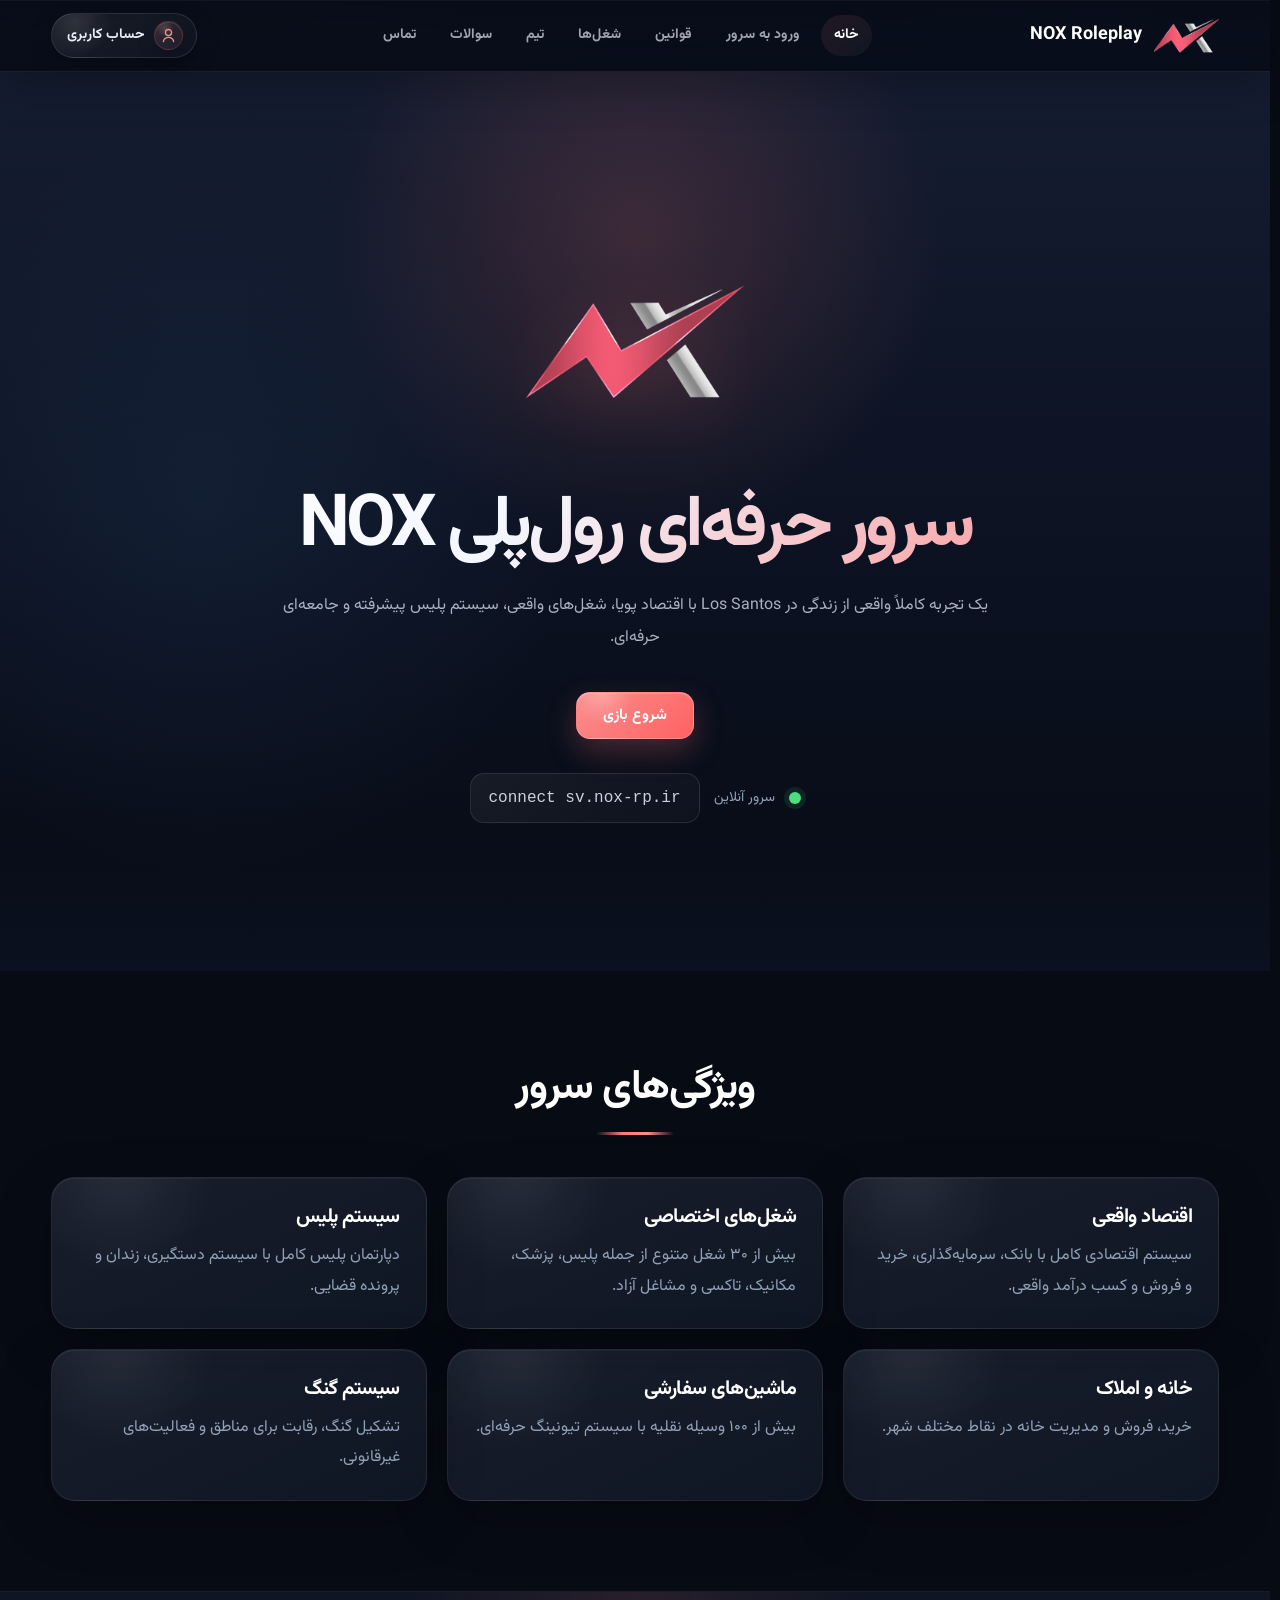
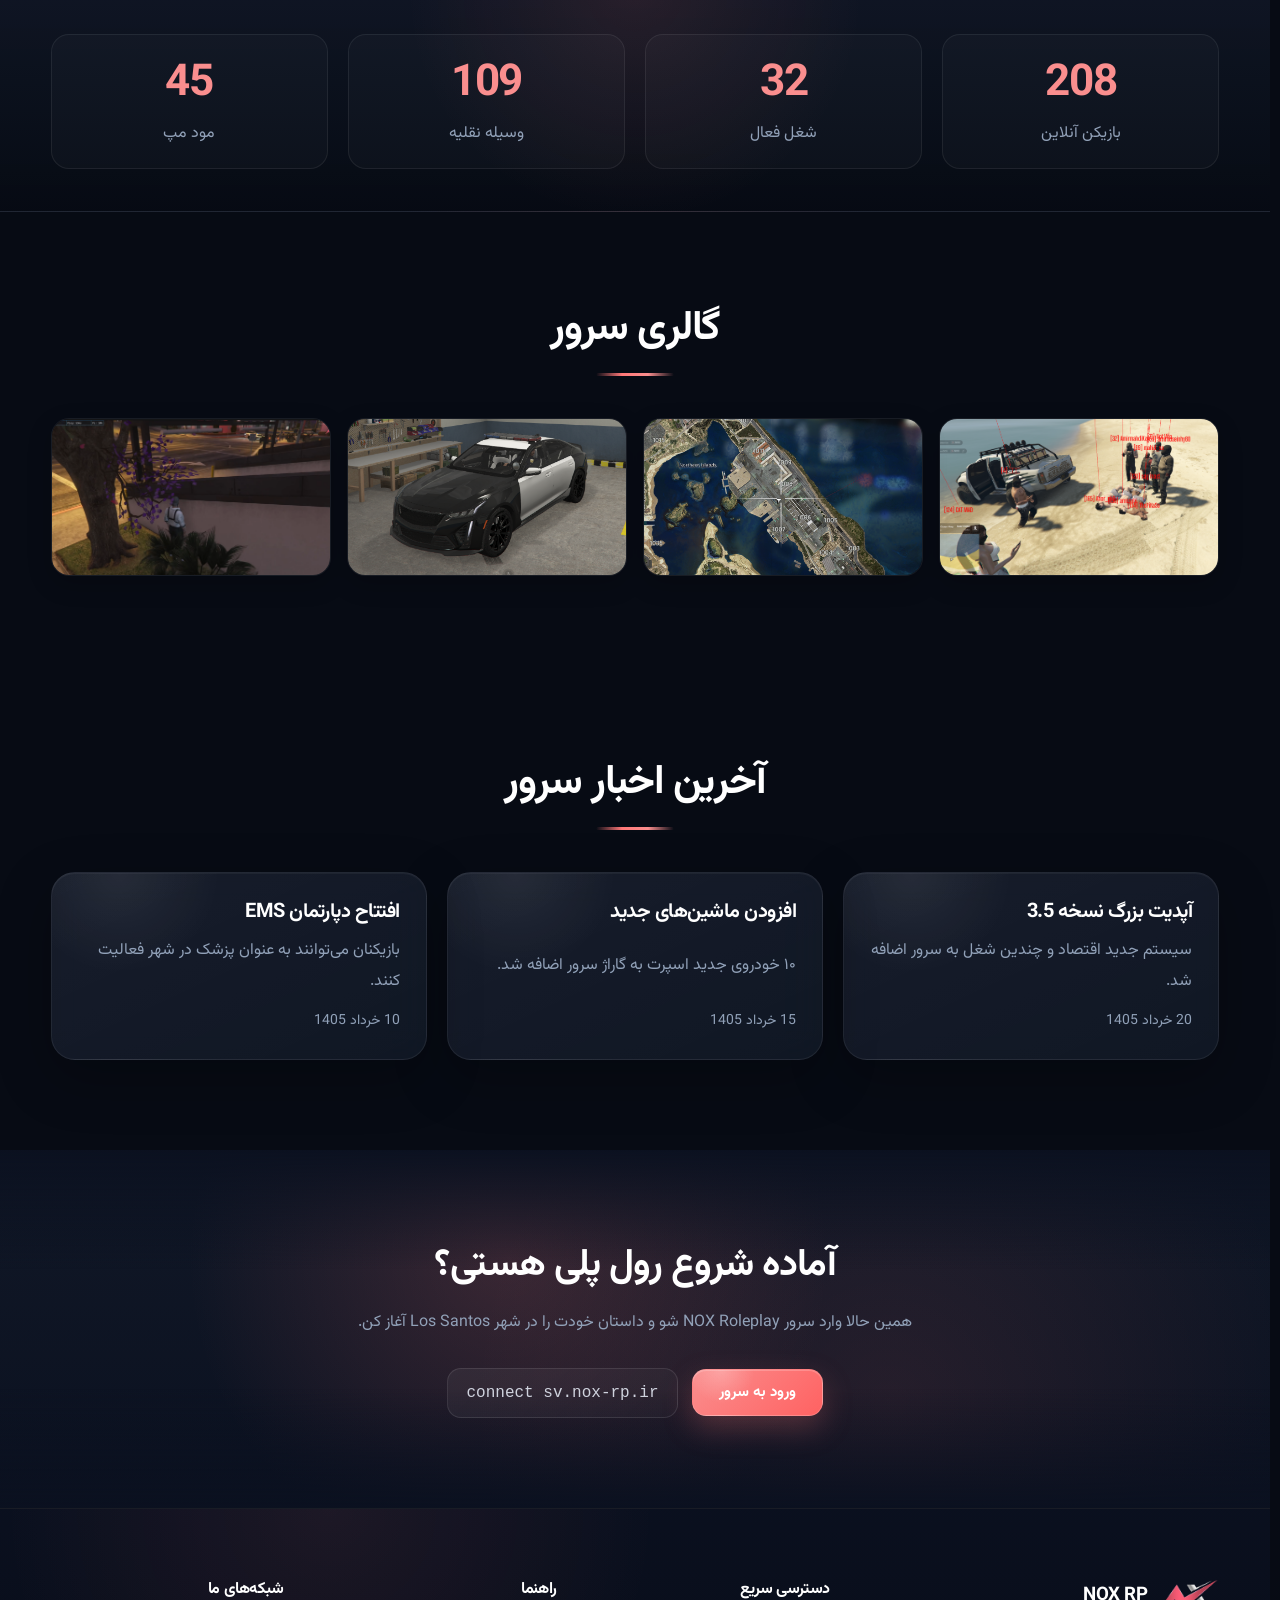
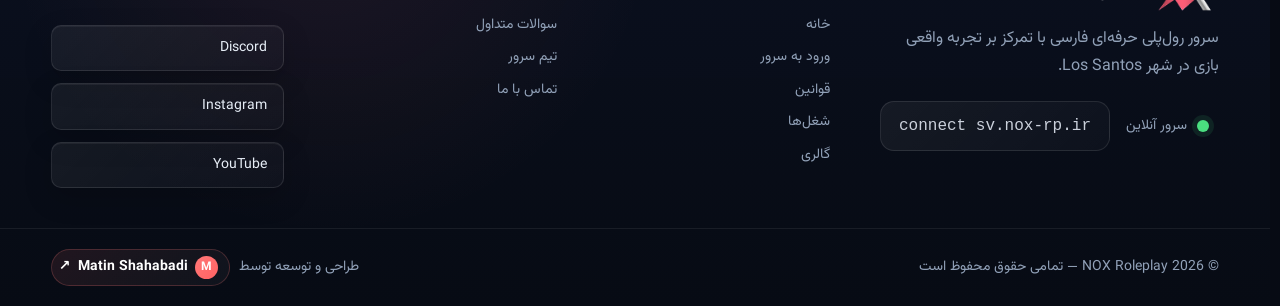
==== commit 0086d630: "feat: release NOX website v1.2.0 with auth flow and responsive UI polish Prepare NOX Roleplay Websit" ====
--- a/index.html
+++ b/index.html
@@ -480,6 +480,9 @@
 
   <div id="toast-container" aria-live="polite" aria-atomic="true"></div>
 
+  <script>
+    window.NOX_API_BASE_URL = "http://127.0.0.1:8000/api";
+  </script>
   <script src="assets/js/main.js" defer></script>
   <script src="assets/js/account.js" defer></script>
   <script src="assets/js/security.js" defer></script>
